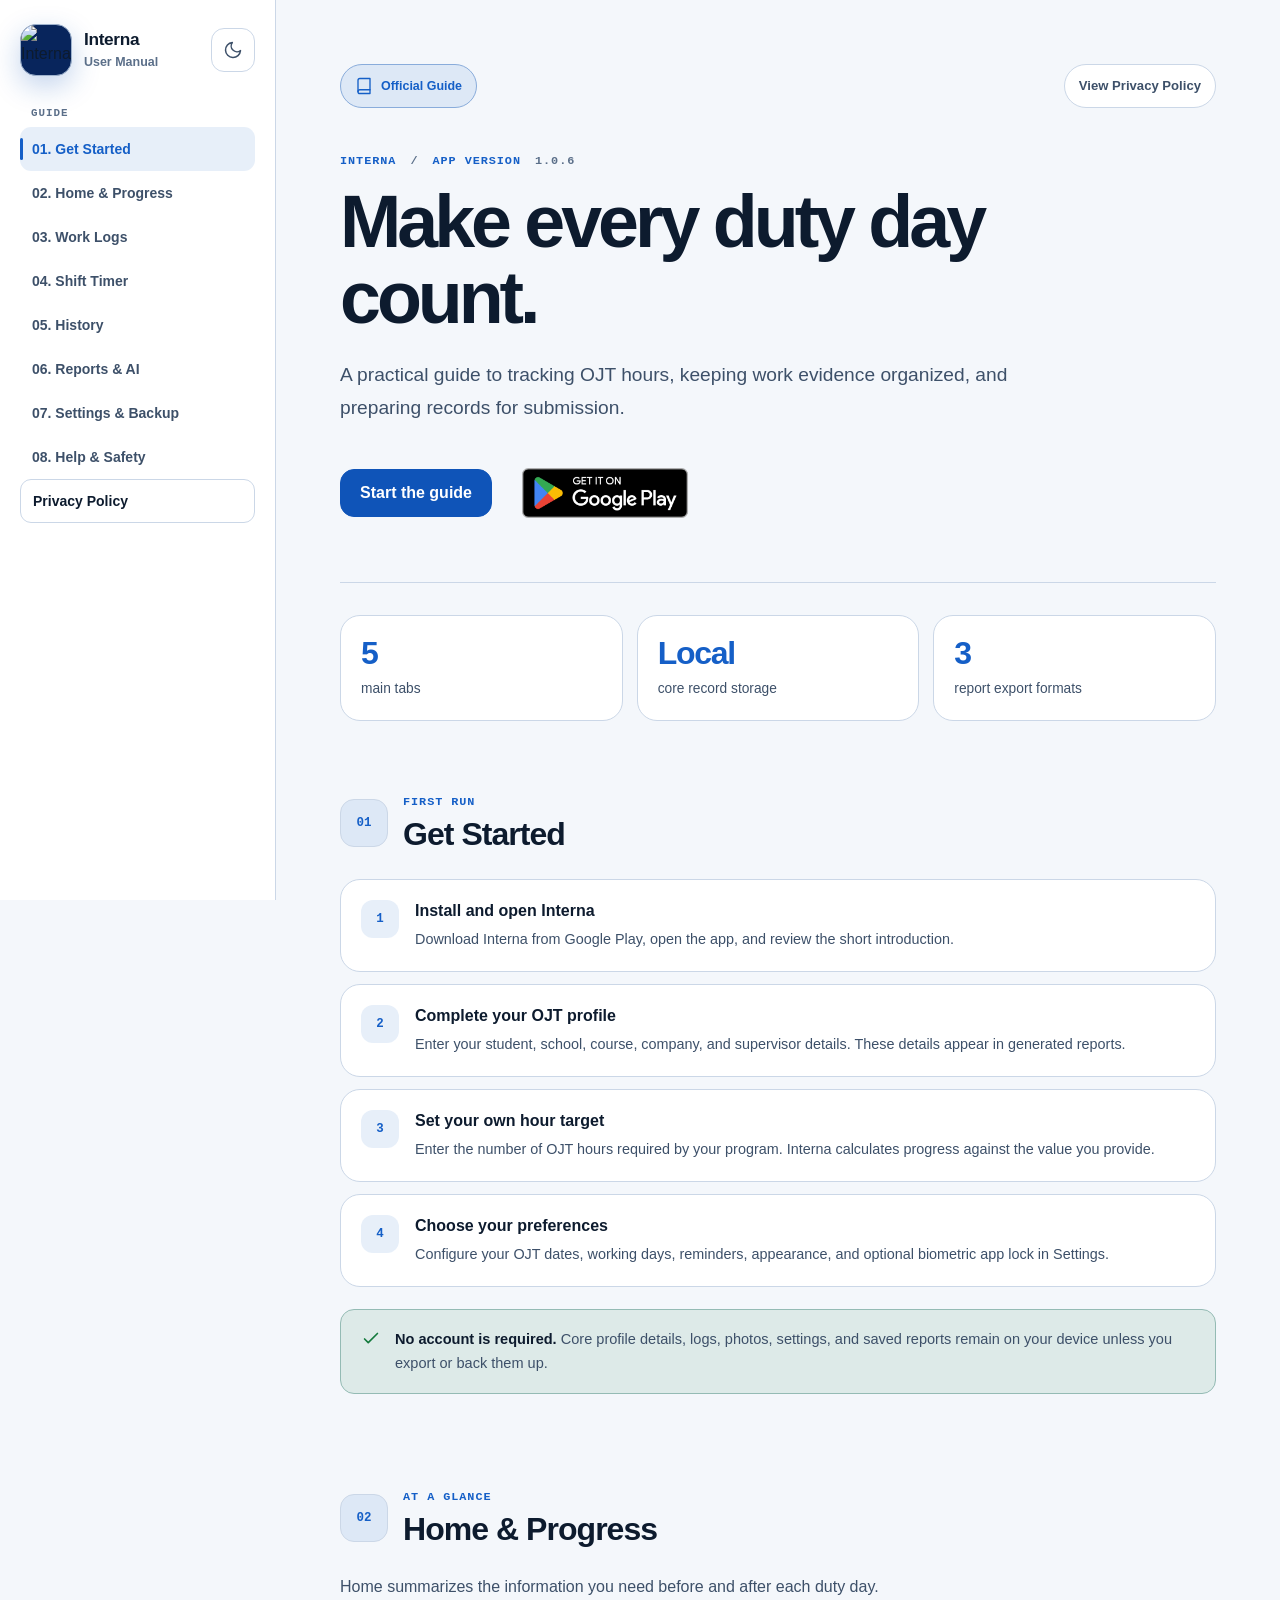
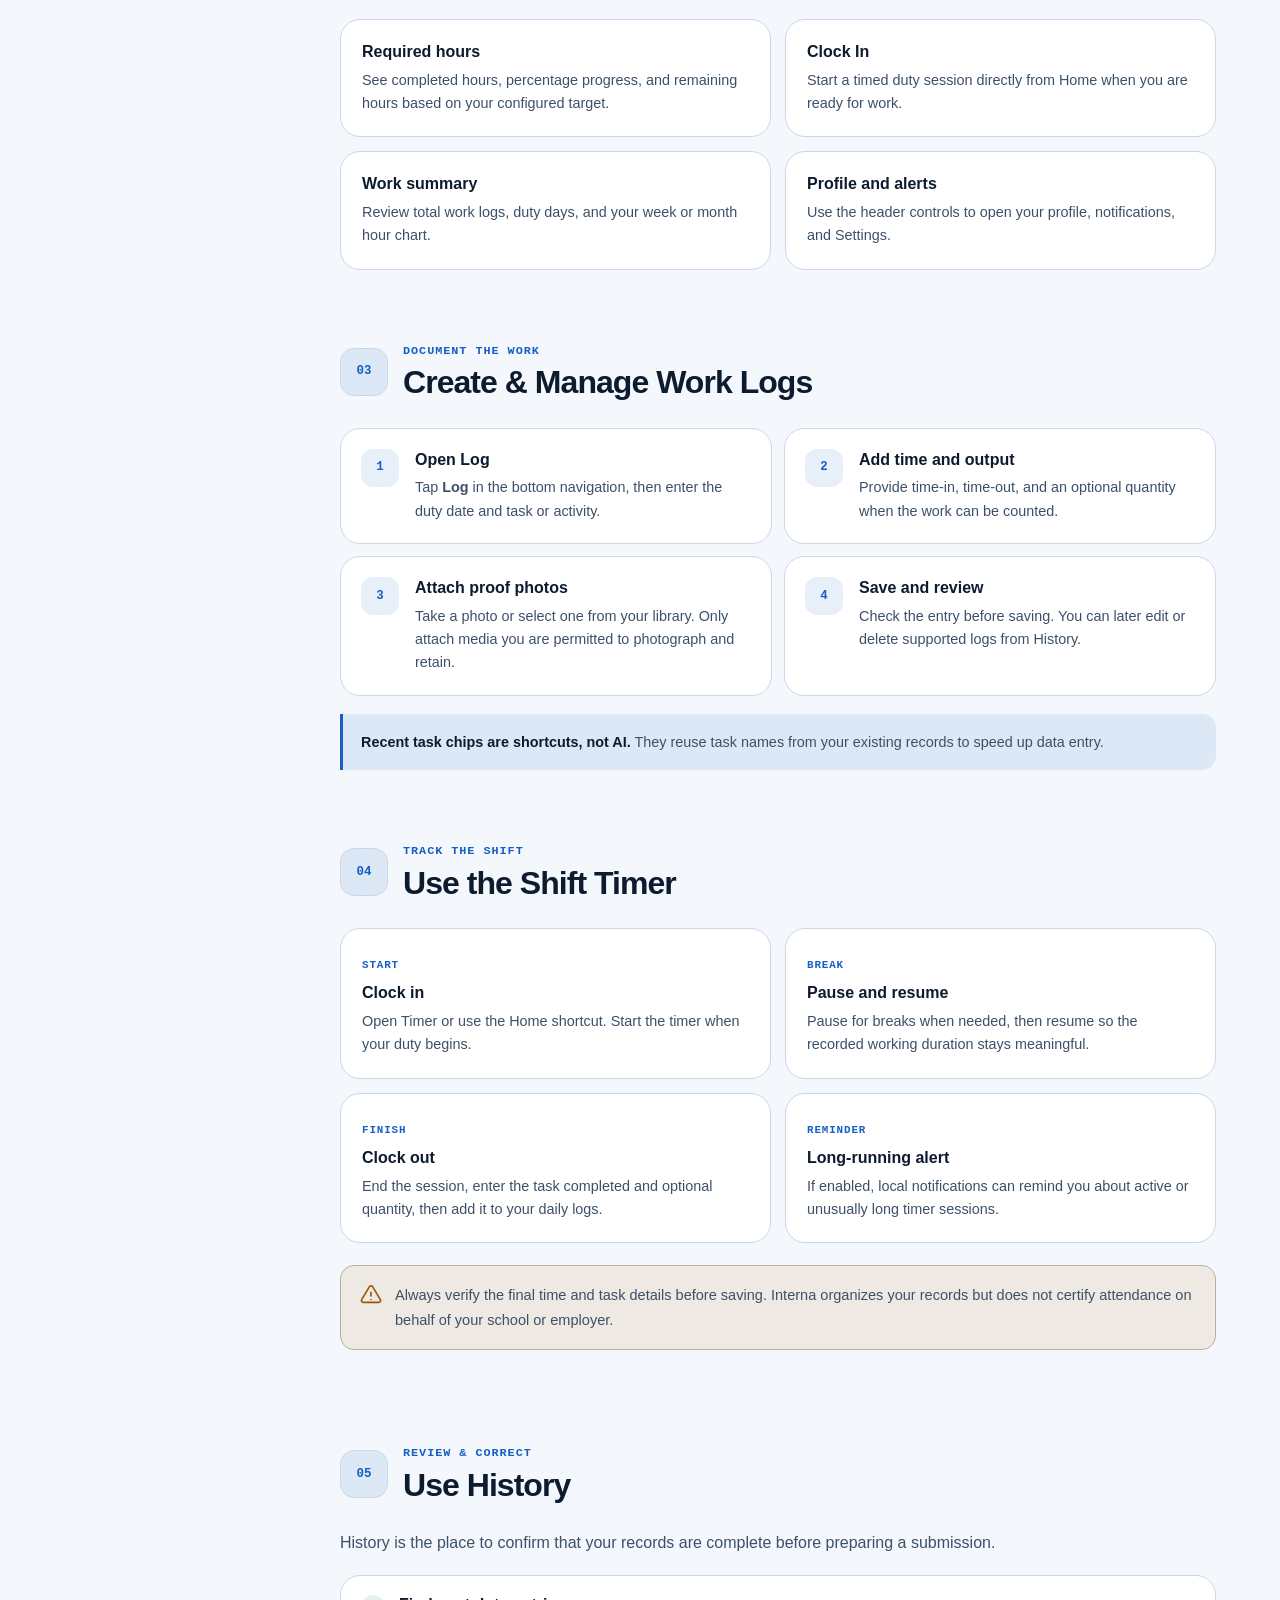
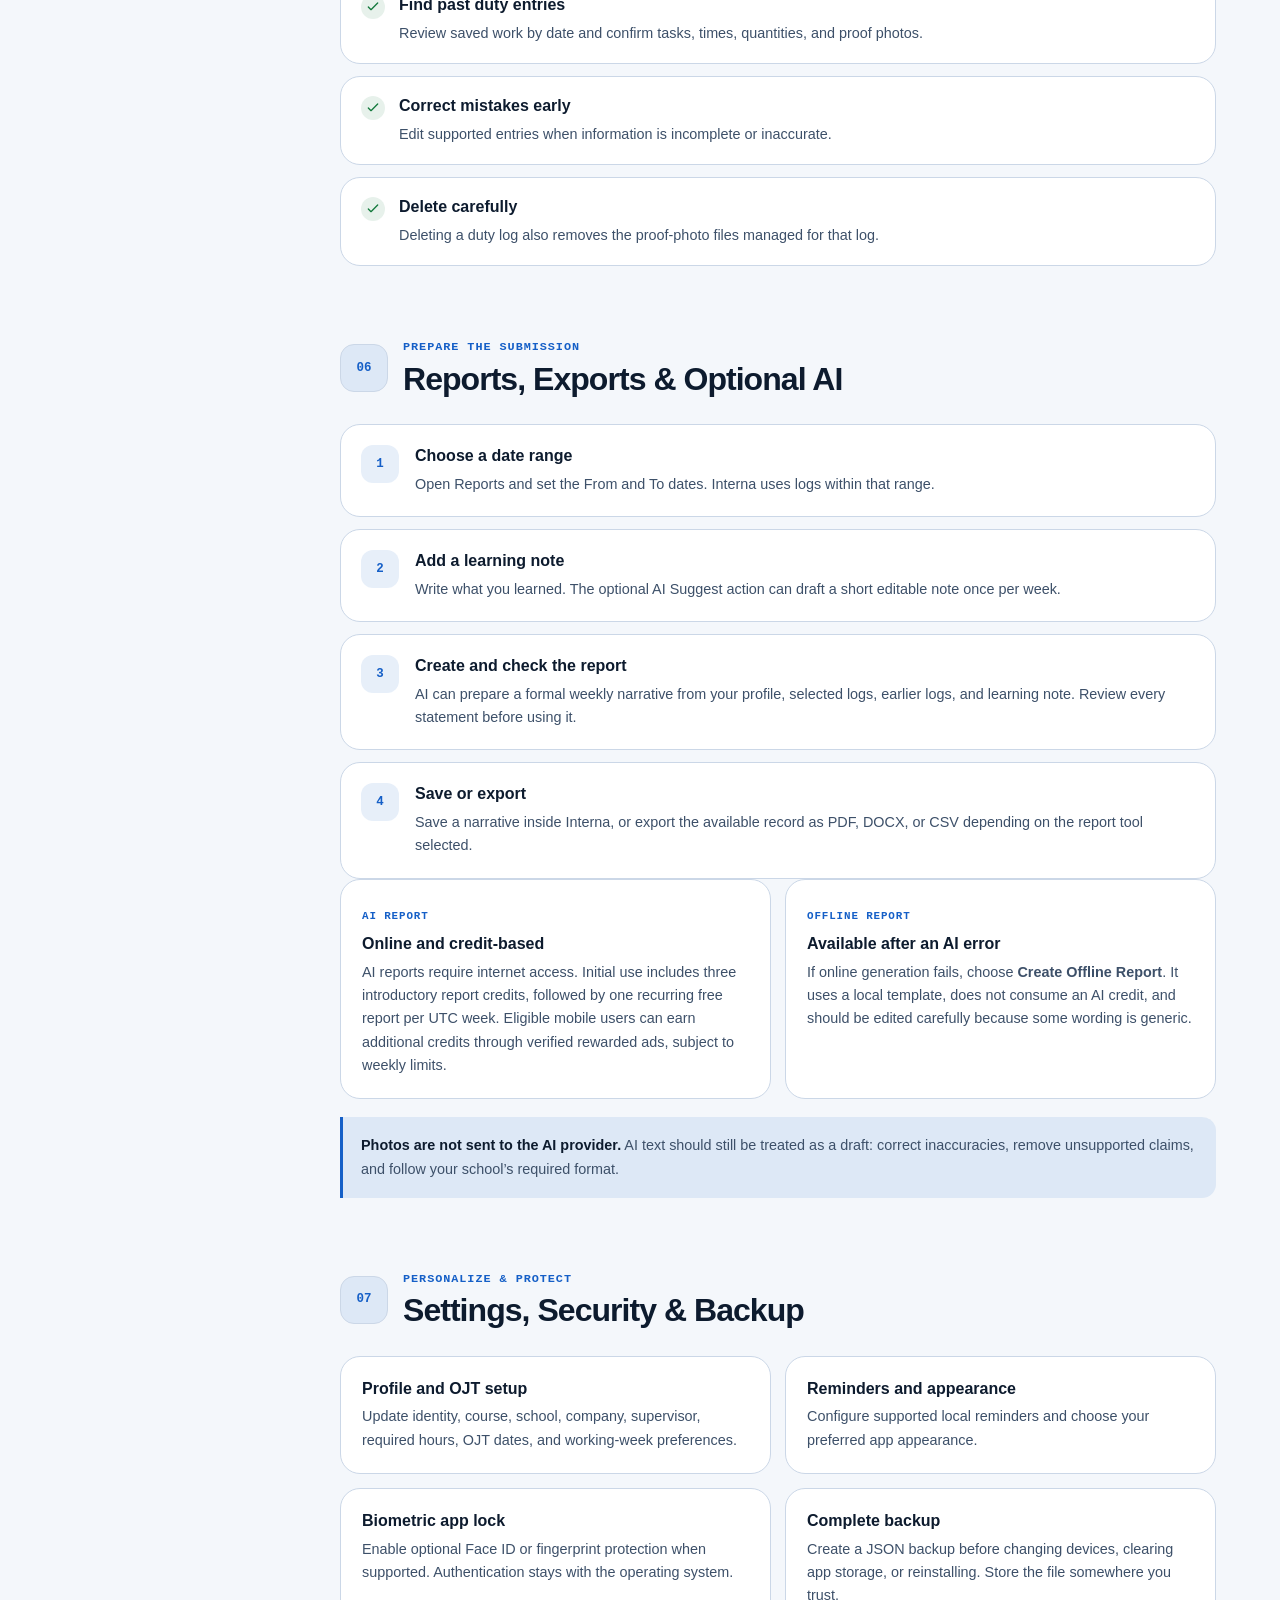
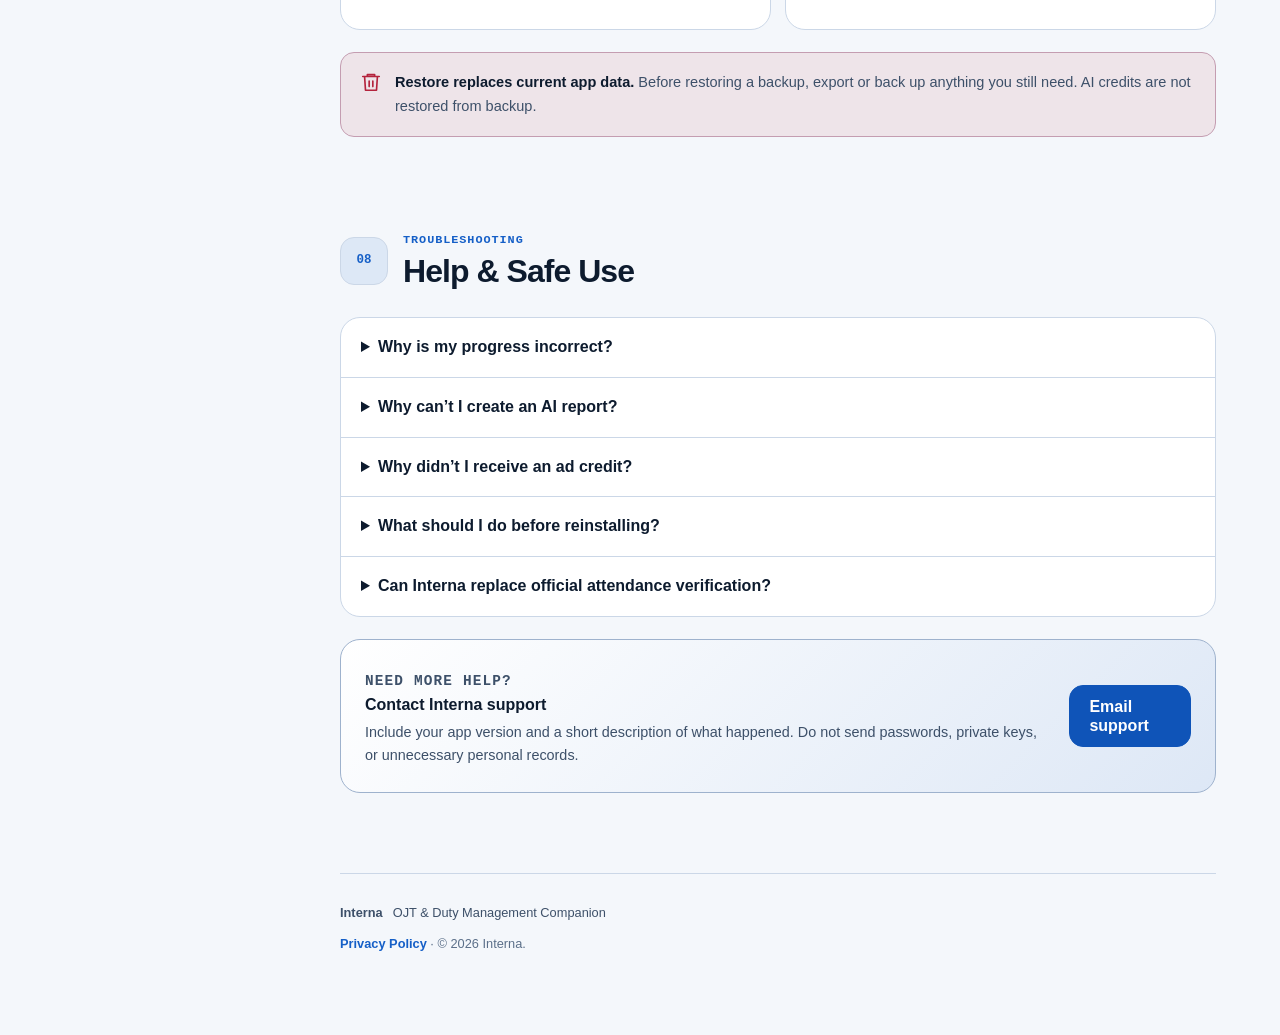
==== manual.html @ 7e6fd97d "Add Interna user manual" ====
<!DOCTYPE html>
<html lang="en" data-theme="dark">

<head>
  <meta charset="UTF-8">
  <meta name="viewport" content="width=device-width, initial-scale=1.0">
  <meta name="theme-color" content="#07101f">
  <title>Interna — User Manual</title>
  <meta name="description" content="Official user manual for Interna, covering setup, shift tracking, work logs, reports, backups, security, and troubleshooting.">
  <link rel="canonical" href="https://devdahon.github.io/interna-privacy/manual.html">
  <meta property="og:type" content="website">
  <meta property="og:title" content="Interna — User Manual">
  <meta property="og:description" content="Learn how to record OJT hours, organize duty logs, attach proof photos, and prepare reports with Interna.">
  <meta property="og:url" content="https://devdahon.github.io/interna-privacy/manual.html">
  <meta property="og:image" content="https://devdahon.github.io/interna-privacy/image.png">
  <meta name="twitter:card" content="summary_large_image">
  <link rel="icon" type="image/png" href="./image.png">
  <link rel="stylesheet" href="./styles.css">
  <script type="application/ld+json">
    {
      "@context": "https://schema.org",
      "@type": "TechArticle",
      "name": "Interna User Manual",
      "url": "https://devdahon.github.io/interna-privacy/manual.html",
      "description": "Official instructions for using the Interna OJT duty management app.",
      "dateModified": "2026-08-31",
      "about": {
        "@type": "SoftwareApplication",
        "name": "Interna",
        "softwareVersion": "1.0.6",
        "applicationCategory": "ProductivityApplication"
      }
    }
  </script>
  <script src="./script.js" defer></script>
</head>

<body class="manual-page">
  <a class="skip-link" href="#main-content">Skip to user manual</a>

  <div class="app-shell">
    <aside class="sidebar" aria-label="User manual navigation">
      <div class="sidebar-top">
        <a href="./manual.html" class="brand-wrapper" aria-label="Interna user manual home">
          <span class="brand-logo-frame">
            <img src="./image.png" alt="Interna logo" class="brand-logo" width="48" height="48">
          </span>
          <span class="brand-details">
            <span class="brand-name">Interna</span>
            <span class="brand-sub">User Manual</span>
          </span>
        </a>

        <div class="sidebar-actions">
          <button type="button" class="icon-button theme-toggle" id="theme-toggle" aria-label="Switch theme" title="Switch theme">
            <svg class="theme-icon theme-icon-sun" viewBox="0 0 24 24" aria-hidden="true">
              <circle cx="12" cy="12" r="4"></circle>
              <path d="M12 2v2M12 20v2M4.93 4.93l1.42 1.42M17.66 17.66l1.41 1.41M2 12h2M20 12h2M4.93 19.07l1.42-1.42M17.66 6.34l1.41-1.41"></path>
            </svg>
            <svg class="theme-icon theme-icon-moon" viewBox="0 0 24 24" aria-hidden="true">
              <path d="M21 12.79A9 9 0 1 1 11.21 3 7 7 0 0 0 21 12.79Z"></path>
            </svg>
          </button>
        </div>
      </div>

      <nav class="nav-menu" aria-label="Table of contents">
        <div class="nav-group">
          <p class="nav-section-title">Guide</p>
          <a href="#start" class="nav-link">01. Get Started</a>
          <a href="#home" class="nav-link">02. Home &amp; Progress</a>
          <a href="#logs" class="nav-link">03. Work Logs</a>
          <a href="#timer" class="nav-link">04. Shift Timer</a>
          <a href="#history" class="nav-link">05. History</a>
          <a href="#reports" class="nav-link">06. Reports &amp; AI</a>
          <a href="#settings" class="nav-link">07. Settings &amp; Backup</a>
          <a href="#help" class="nav-link">08. Help &amp; Safety</a>
          <a href="./index.html" class="nav-link nav-link-page">Privacy Policy</a>
        </div>
      </nav>
    </aside>

    <main class="content-area" id="main-content" tabindex="-1">
      <header class="page-header manual-hero" id="top">
        <div class="page-header-top">
          <span class="policy-badge manual-badge">
            <svg viewBox="0 0 24 24" aria-hidden="true"><path d="M4 19.5A2.5 2.5 0 0 1 6.5 17H20"></path><path d="M6.5 2H20v20H6.5A2.5 2.5 0 0 1 4 19.5v-15A2.5 2.5 0 0 1 6.5 2Z"></path></svg>
            Official Guide
          </span>
          <a class="header-page-link" href="./index.html">View Privacy Policy</a>
        </div>

        <p class="eyebrow">Interna <span aria-hidden="true">/</span> App version <span data-app-version>1.0.6</span></p>
        <h1>Make every duty day count.</h1>
        <p class="page-description">A practical guide to tracking OJT hours, keeping work evidence organized, and preparing records for submission.</p>

        <div class="manual-actions">
          <a class="manual-primary-action" href="#start">Start the guide</a>
          <a class="google-play-badge-link" href="https://play.google.com/store/apps/details?id=com.rodagregado.interna" target="_blank" rel="noopener noreferrer" aria-label="Get Interna on Google Play (opens in a new tab)">
            <img src="./google-play-badge.png" alt="Get it on Google Play" width="646" height="250">
          </a>
        </div>
      </header>

      <section class="manual-overview" aria-label="What this guide covers">
        <article><span>5</span><p>main tabs</p></article>
        <article><span>Local</span><p>core record storage</p></article>
        <article><span>3</span><p>report export formats</p></article>
      </section>

      <section id="start" class="doc-section" aria-labelledby="start-title">
        <div class="section-heading">
          <span class="section-num">01</span>
          <div><p class="section-kicker">First Run</p><h2 id="start-title">Get Started</h2></div>
        </div>
        <ol class="manual-steps">
          <li><span>1</span><div><h3>Install and open Interna</h3><p>Download Interna from Google Play, open the app, and review the short introduction.</p></div></li>
          <li><span>2</span><div><h3>Complete your OJT profile</h3><p>Enter your student, school, course, company, and supervisor details. These details appear in generated reports.</p></div></li>
          <li><span>3</span><div><h3>Set your own hour target</h3><p>Enter the number of OJT hours required by your program. Interna calculates progress against the value you provide.</p></div></li>
          <li><span>4</span><div><h3>Choose your preferences</h3><p>Configure your OJT dates, working days, reminders, appearance, and optional biometric app lock in Settings.</p></div></li>
        </ol>
        <div class="callout callout-success">
          <svg viewBox="0 0 24 24" aria-hidden="true"><path d="m5 12 4 4L19 6"></path></svg>
          <p><strong>No account is required.</strong> Core profile details, logs, photos, settings, and saved reports remain on your device unless you export or back them up.</p>
        </div>
      </section>

      <section id="home" class="doc-section" aria-labelledby="home-title">
        <div class="section-heading">
          <span class="section-num">02</span>
          <div><p class="section-kicker">At a Glance</p><h2 id="home-title">Home &amp; Progress</h2></div>
        </div>
        <p>Home summarizes the information you need before and after each duty day.</p>
        <div class="manual-card-grid">
          <article><h3>Required hours</h3><p>See completed hours, percentage progress, and remaining hours based on your configured target.</p></article>
          <article><h3>Clock In</h3><p>Start a timed duty session directly from Home when you are ready for work.</p></article>
          <article><h3>Work summary</h3><p>Review total work logs, duty days, and your week or month hour chart.</p></article>
          <article><h3>Profile and alerts</h3><p>Use the header controls to open your profile, notifications, and Settings.</p></article>
        </div>
      </section>

      <section id="logs" class="doc-section" aria-labelledby="logs-title">
        <div class="section-heading">
          <span class="section-num">03</span>
          <div><p class="section-kicker">Document the Work</p><h2 id="logs-title">Create &amp; Manage Work Logs</h2></div>
        </div>
        <ol class="manual-steps manual-steps-compact">
          <li><span>1</span><div><h3>Open Log</h3><p>Tap <strong>Log</strong> in the bottom navigation, then enter the duty date and task or activity.</p></div></li>
          <li><span>2</span><div><h3>Add time and output</h3><p>Provide time-in, time-out, and an optional quantity when the work can be counted.</p></div></li>
          <li><span>3</span><div><h3>Attach proof photos</h3><p>Take a photo or select one from your library. Only attach media you are permitted to photograph and retain.</p></div></li>
          <li><span>4</span><div><h3>Save and review</h3><p>Check the entry before saving. You can later edit or delete supported logs from History.</p></div></li>
        </ol>
        <div class="plain-note"><strong>Recent task chips are shortcuts, not AI.</strong> They reuse task names from your existing records to speed up data entry.</div>
      </section>

      <section id="timer" class="doc-section" aria-labelledby="timer-title">
        <div class="section-heading">
          <span class="section-num">04</span>
          <div><p class="section-kicker">Track the Shift</p><h2 id="timer-title">Use the Shift Timer</h2></div>
        </div>
        <div class="manual-card-grid">
          <article><span class="manual-card-label">Start</span><h3>Clock in</h3><p>Open Timer or use the Home shortcut. Start the timer when your duty begins.</p></article>
          <article><span class="manual-card-label">Break</span><h3>Pause and resume</h3><p>Pause for breaks when needed, then resume so the recorded working duration stays meaningful.</p></article>
          <article><span class="manual-card-label">Finish</span><h3>Clock out</h3><p>End the session, enter the task completed and optional quantity, then add it to your daily logs.</p></article>
          <article><span class="manual-card-label">Reminder</span><h3>Long-running alert</h3><p>If enabled, local notifications can remind you about active or unusually long timer sessions.</p></article>
        </div>
        <div class="callout callout-warning">
          <svg viewBox="0 0 24 24" aria-hidden="true"><path d="M12 9v4M12 17h.01"></path><path d="M10.3 2.9 1.8 17a2 2 0 0 0 1.7 3h17a2 2 0 0 0 1.7-3L13.7 2.9a2 2 0 0 0-3.4 0Z"></path></svg>
          <p>Always verify the final time and task details before saving. Interna organizes your records but does not certify attendance on behalf of your school or employer.</p>
        </div>
      </section>

      <section id="history" class="doc-section" aria-labelledby="history-title">
        <div class="section-heading">
          <span class="section-num">05</span>
          <div><p class="section-kicker">Review &amp; Correct</p><h2 id="history-title">Use History</h2></div>
        </div>
        <p>History is the place to confirm that your records are complete before preparing a submission.</p>
        <div class="manual-checklist">
          <article><svg viewBox="0 0 24 24" aria-hidden="true"><path d="m5 12 4 4L19 6"></path></svg><div><h3>Find past duty entries</h3><p>Review saved work by date and confirm tasks, times, quantities, and proof photos.</p></div></article>
          <article><svg viewBox="0 0 24 24" aria-hidden="true"><path d="m5 12 4 4L19 6"></path></svg><div><h3>Correct mistakes early</h3><p>Edit supported entries when information is incomplete or inaccurate.</p></div></article>
          <article><svg viewBox="0 0 24 24" aria-hidden="true"><path d="m5 12 4 4L19 6"></path></svg><div><h3>Delete carefully</h3><p>Deleting a duty log also removes the proof-photo files managed for that log.</p></div></article>
        </div>
      </section>

      <section id="reports" class="doc-section" aria-labelledby="reports-title">
        <div class="section-heading">
          <span class="section-num">06</span>
          <div><p class="section-kicker">Prepare the Submission</p><h2 id="reports-title">Reports, Exports &amp; Optional AI</h2></div>
        </div>
        <ol class="manual-steps">
          <li><span>1</span><div><h3>Choose a date range</h3><p>Open Reports and set the From and To dates. Interna uses logs within that range.</p></div></li>
          <li><span>2</span><div><h3>Add a learning note</h3><p>Write what you learned. The optional AI Suggest action can draft a short editable note once per week.</p></div></li>
          <li><span>3</span><div><h3>Create and check the report</h3><p>AI can prepare a formal weekly narrative from your profile, selected logs, earlier logs, and learning note. Review every statement before using it.</p></div></li>
          <li><span>4</span><div><h3>Save or export</h3><p>Save a narrative inside Interna, or export the available record as PDF, DOCX, or CSV depending on the report tool selected.</p></div></li>
        </ol>

        <div class="manual-split">
          <article>
            <span class="manual-card-label">AI report</span>
            <h3>Online and credit-based</h3>
            <p>AI reports require internet access. Initial use includes three introductory report credits, followed by one recurring free report per UTC week. Eligible mobile users can earn additional credits through verified rewarded ads, subject to weekly limits.</p>
          </article>
          <article>
            <span class="manual-card-label">Offline report</span>
            <h3>Available after an AI error</h3>
            <p>If online generation fails, choose <strong>Create Offline Report</strong>. It uses a local template, does not consume an AI credit, and should be edited carefully because some wording is generic.</p>
          </article>
        </div>
        <div class="plain-note"><strong>Photos are not sent to the AI provider.</strong> AI text should still be treated as a draft: correct inaccuracies, remove unsupported claims, and follow your school’s required format.</div>
      </section>

      <section id="settings" class="doc-section" aria-labelledby="settings-title">
        <div class="section-heading">
          <span class="section-num">07</span>
          <div><p class="section-kicker">Personalize &amp; Protect</p><h2 id="settings-title">Settings, Security &amp; Backup</h2></div>
        </div>
        <div class="manual-card-grid">
          <article><h3>Profile and OJT setup</h3><p>Update identity, course, school, company, supervisor, required hours, OJT dates, and working-week preferences.</p></article>
          <article><h3>Reminders and appearance</h3><p>Configure supported local reminders and choose your preferred app appearance.</p></article>
          <article><h3>Biometric app lock</h3><p>Enable optional Face ID or fingerprint protection when supported. Authentication stays with the operating system.</p></article>
          <article><h3>Complete backup</h3><p>Create a JSON backup before changing devices, clearing app storage, or reinstalling. Store the file somewhere you trust.</p></article>
        </div>

        <div class="callout callout-danger">
          <svg viewBox="0 0 24 24" aria-hidden="true"><path d="M3 6h18M8 6V4h8v2M19 6l-1 15H6L5 6M10 11v6M14 11v6"></path></svg>
          <p><strong>Restore replaces current app data.</strong> Before restoring a backup, export or back up anything you still need. AI credits are not restored from backup.</p>
        </div>
      </section>

      <section id="help" class="doc-section" aria-labelledby="help-title">
        <div class="section-heading">
          <span class="section-num">08</span>
          <div><p class="section-kicker">Troubleshooting</p><h2 id="help-title">Help &amp; Safe Use</h2></div>
        </div>
        <div class="manual-faq">
          <details><summary>Why is my progress incorrect?</summary><p>Check your required-hour target, then review saved logs for incorrect time-in, time-out, quantity, or duplicate entries.</p></details>
          <details><summary>Why can’t I create an AI report?</summary><p>Confirm that the device is online, the selected range contains logs, and a report credit is available. If the service fails, use the offered offline report and review its text.</p></details>
          <details><summary>Why didn’t I receive an ad credit?</summary><p>The rewarded ad must finish and pass server verification. Credits may remain pending briefly, and weekly reward limits apply.</p></details>
          <details><summary>What should I do before reinstalling?</summary><p>Create a complete JSON backup and store it outside the app. Uninstalling or clearing app storage can remove local records and managed photo files.</p></details>
          <details><summary>Can Interna replace official attendance verification?</summary><p>No. Interna helps you organize records. Follow your school, coordinator, and host company’s rules for signatures, validation, and submission.</p></details>
        </div>

        <div class="manual-support-card">
          <div>
            <p class="contact-label">Need more help?</p>
            <h3>Contact Interna support</h3>
            <p>Include your app version and a short description of what happened. Do not send passwords, private keys, or unnecessary personal records.</p>
          </div>
          <a class="manual-primary-action" data-contact-link href="mailto:devdahon@northeasterncollege.edu.ph">Email support</a>
        </div>
      </section>

      <footer class="page-footer">
        <div><strong>Interna</strong><span>OJT &amp; Duty Management Companion</span></div>
        <p><a href="./index.html">Privacy Policy</a> · &copy; <span data-current-year>2026</span> Interna.</p>
      </footer>
    </main>
  </div>
</body>

</html>
---- styles.css ----
:root {
  color-scheme: dark;
  --bg: #07101f;
  --bg-elevated: #0b1729;
  --surface: #101e33;
  --surface-soft: #13243d;
  --surface-hover: #182b47;
  --border: #2b405e;
  --border-strong: #3b5b83;
  --text: #f5f8fc;
  --text-secondary: #bdc9da;
  --text-muted: #92a3ba;
  --primary: #68a1ff;
  --primary-strong: #2f7df4;
  --primary-soft: rgba(83, 145, 255, 0.15);
  --cyan: #38c7f4;
  --success: #4ade80;
  --success-soft: rgba(74, 222, 128, 0.12);
  --warning: #fbbf24;
  --warning-soft: rgba(251, 191, 36, 0.12);
  --danger: #fb7185;
  --danger-soft: rgba(251, 113, 133, 0.12);
  --shadow: 0 24px 70px rgba(0, 0, 0, 0.28);
  --font: Inter, ui-sans-serif, -apple-system, BlinkMacSystemFont, "Segoe UI", sans-serif;
  --font-mono: "SFMono-Regular", Consolas, "Liberation Mono", monospace;
  --radius-sm: 8px;
  --radius-md: 14px;
  --radius-lg: 20px;
  --radius-xl: 28px;
}

html[data-theme="light"] {
  color-scheme: light;
  --bg: #f4f7fb;
  --bg-elevated: #ffffff;
  --surface: #ffffff;
  --surface-soft: #edf3fb;
  --surface-hover: #e6eef9;
  --border: #cbd7e7;
  --border-strong: #9eb2cd;
  --text: #0d1b2e;
  --text-secondary: #3d5069;
  --text-muted: #5b6f89;
  --primary: #155fc7;
  --primary-strong: #0f54b8;
  --primary-soft: rgba(21, 95, 199, 0.1);
  --cyan: #087aa4;
  --success: #147a3d;
  --success-soft: rgba(20, 122, 61, 0.1);
  --warning: #9a5800;
  --warning-soft: rgba(183, 106, 0, 0.1);
  --danger: #b4233d;
  --danger-soft: rgba(180, 35, 61, 0.09);
  --shadow: 0 24px 70px rgba(35, 63, 98, 0.12);
}

* {
  box-sizing: border-box;
}

html {
  scroll-behavior: smooth;
  scroll-padding-top: 24px;
}

body {
  margin: 0;
  min-width: 320px;
  background:
    radial-gradient(circle at 78% -10%, rgba(47, 125, 244, 0.14), transparent 34rem),
    var(--bg);
  color: var(--text);
  font-family: var(--font);
  font-size: 16px;
  line-height: 1.68;
  -webkit-font-smoothing: antialiased;
  text-rendering: optimizeLegibility;
}

button,
a {
  -webkit-tap-highlight-color: transparent;
}

button {
  font: inherit;
}

a {
  color: var(--primary);
}

a:focus-visible,
button:focus-visible,
[tabindex="-1"]:focus-visible {
  outline: 3px solid var(--cyan);
  outline-offset: 3px;
}

.skip-link {
  position: fixed;
  top: 12px;
  left: 12px;
  z-index: 1000;
  padding: 12px 16px;
  border-radius: var(--radius-sm);
  background: var(--text);
  color: var(--bg);
  font-weight: 750;
  text-decoration: none;
  transform: translateY(-160%);
}

.skip-link:focus {
  transform: translateY(0);
}

.app-shell {
  display: flex;
  min-height: 100dvh;
}

.sidebar {
  position: sticky;
  top: 0;
  width: 276px;
  height: 100dvh;
  flex: 0 0 276px;
  overflow-y: auto;
  padding: 24px 20px;
  border-right: 1px solid var(--border);
  background: color-mix(in srgb, var(--bg-elevated) 94%, transparent);
  backdrop-filter: blur(16px);
  z-index: 20;
}

.sidebar-top,
.brand-wrapper,
.sidebar-actions,
.status-card,
.page-header-top,
.policy-badge,
.section-heading,
.summary-card,
.flow-step,
.callout,
.contact-card,
.copy-button,
.provider-links,
.meta-bar {
  display: flex;
  align-items: center;
}

.sidebar-top {
  justify-content: space-between;
  gap: 12px;
}

.brand-wrapper {
  min-height: 52px;
  gap: 12px;
  color: inherit;
  text-decoration: none;
}

.brand-logo-frame {
  width: 52px;
  height: 52px;
  overflow: hidden;
  flex: 0 0 auto;
  border: 1px solid var(--border-strong);
  border-radius: 16px;
  background: #08255c;
  box-shadow: 0 10px 28px rgba(15, 84, 184, 0.25);
}

.brand-logo {
  display: block;
  width: 100%;
  height: 100%;
  object-fit: cover;
}

.brand-details {
  display: grid;
  line-height: 1.25;
}

.brand-name {
  font-size: 1.08rem;
  font-weight: 800;
  letter-spacing: -0.02em;
}

.brand-sub {
  margin-top: 4px;
  color: var(--text-muted);
  font-size: 0.78rem;
  font-weight: 650;
}

.icon-button {
  display: inline-grid;
  width: 44px;
  height: 44px;
  padding: 0;
  place-items: center;
  border: 1px solid var(--border);
  border-radius: 13px;
  background: var(--surface);
  color: var(--text-secondary);
  cursor: pointer;
  transition: background-color 180ms ease, border-color 180ms ease, color 180ms ease;
}

.icon-button:hover {
  border-color: var(--border-strong);
  background: var(--surface-hover);
  color: var(--text);
}

.theme-icon {
  width: 20px;
  height: 20px;
  fill: none;
  stroke: currentColor;
  stroke-width: 1.8;
  stroke-linecap: round;
  stroke-linejoin: round;
}

html[data-theme="dark"] .theme-icon-moon,
html[data-theme="light"] .theme-icon-sun {
  display: none;
}

.status-card {
  gap: 10px;
  margin: 24px 0;
  padding: 12px 14px;
  border: 1px solid color-mix(in srgb, var(--success) 30%, var(--border));
  border-radius: var(--radius-md);
  background: var(--success-soft);
}

.status-card span:last-child {
  display: grid;
}

.status-card strong {
  font-size: 0.78rem;
  font-weight: 750;
}

.status-card small {
  margin-top: 1px;
  color: var(--text-muted);
  font-size: 0.7rem;
}

.status-dot {
  width: 9px;
  height: 9px;
  flex: 0 0 auto;
  border-radius: 50%;
  background: var(--success);
  box-shadow: 0 0 0 5px color-mix(in srgb, var(--success) 13%, transparent);
}

.nav-menu {
  display: grid;
  gap: 22px;
  margin-top: 28px;
}

.nav-section-title {
  margin: 0 0 5px 11px;
  color: var(--text-muted);
  font-family: var(--font-mono);
  font-size: 0.68rem;
  font-weight: 700;
  letter-spacing: 0.09em;
  text-transform: uppercase;
}

.nav-link {
  position: relative;
  display: flex;
  min-height: 44px;
  align-items: center;
  padding: 9px 12px;
  border-radius: 11px;
  color: var(--text-secondary);
  font-size: 0.875rem;
  font-weight: 600;
  text-decoration: none;
  transition: background-color 160ms ease, color 160ms ease;
}

.nav-link:hover {
  background: var(--surface-soft);
  color: var(--text);
}

.nav-link.is-active {
  background: var(--primary-soft);
  color: var(--primary);
}

.nav-link.is-active::before {
  position: absolute;
  left: 0;
  width: 3px;
  height: 22px;
  border-radius: 4px;
  background: var(--primary);
  content: "";
}

.nav-link-page {
  margin-bottom: 8px;
  border: 1px solid var(--border);
  background: var(--surface);
  color: var(--text);
}

.content-area {
  width: auto;
  max-width: 1600px;
  min-width: 0;
  flex: 1 1 auto;
  margin: 0 auto;
  padding: 64px clamp(32px, 5vw, 76px) 80px;
}

.page-header {
  scroll-margin-top: 24px;
  padding-bottom: 52px;
  border-bottom: 1px solid var(--border);
}

.page-header-top {
  justify-content: space-between;
  gap: 16px;
}

.policy-badge {
  min-height: 44px;
  gap: 8px;
  border-radius: 999px;
  font-size: 0.78rem;
  font-weight: 750;
}

.policy-badge {
  padding: 8px 14px;
  border: 1px solid color-mix(in srgb, var(--success) 30%, var(--border));
  background: var(--success-soft);
  color: var(--success);
}

.policy-badge svg,
.card-icon svg,
.callout svg,
.copy-button svg {
  width: 18px;
  height: 18px;
  flex: 0 0 auto;
  fill: none;
  stroke: currentColor;
  stroke-width: 1.8;
  stroke-linecap: round;
  stroke-linejoin: round;
}

.eyebrow,
.section-kicker,
.network-label,
.contact-label {
  color: var(--primary);
  font-family: var(--font-mono);
  font-size: 0.74rem;
  font-weight: 750;
  letter-spacing: 0.08em;
  text-transform: uppercase;
}

.eyebrow {
  margin: 44px 0 12px;
}

.eyebrow span {
  padding: 0 6px;
  color: var(--text-muted);
}

h1,
h2,
h3,
p {
  overflow-wrap: anywhere;
}

h1 {
  max-width: 760px;
  margin: 0;
  font-size: clamp(2.4rem, 6vw, 4.6rem);
  line-height: 1.04;
  letter-spacing: -0.055em;
}

.page-description {
  max-width: 720px;
  margin: 22px 0 0;
  color: var(--text-secondary);
  font-size: clamp(1.05rem, 2vw, 1.2rem);
  line-height: 1.7;
}

.meta-bar {
  flex-wrap: wrap;
  gap: 10px;
  margin-top: 32px;
}

.meta-bar > span {
  display: grid;
  min-width: 150px;
  padding: 12px 15px;
  border: 1px solid var(--border);
  border-radius: var(--radius-md);
  background: var(--surface);
}

.meta-bar small {
  color: var(--text-muted);
  font-size: 0.7rem;
  font-weight: 700;
  letter-spacing: 0.06em;
  text-transform: uppercase;
}

.header-page-link {
  min-height: 44px;
  display: inline-flex;
  align-items: center;
  padding: 9px 14px;
  border: 1px solid var(--border);
  border-radius: 999px;
  background: var(--surface);
  color: var(--text-secondary);
  font-size: 0.82rem;
  font-weight: 750;
  text-decoration: none;
  touch-action: manipulation;
}

.header-page-link:hover {
  border-color: var(--border-strong);
  color: var(--text);
}

.manual-badge {
  border-color: color-mix(in srgb, var(--primary) 36%, var(--border));
  background: var(--primary-soft);
  color: var(--primary);
}

.manual-actions {
  display: flex;
  align-items: center;
  flex-wrap: wrap;
  gap: 18px;
  margin-top: 32px;
}

.manual-primary-action {
  min-height: 48px;
  display: inline-flex;
  align-items: center;
  justify-content: center;
  padding: 11px 19px;
  border: 1px solid var(--primary-strong);
  border-radius: var(--radius-md);
  background: var(--primary-strong);
  color: #ffffff;
  font-weight: 780;
  line-height: 1.2;
  text-decoration: none;
  touch-action: manipulation;
  transition: filter 180ms ease, transform 180ms ease;
}

.manual-primary-action:hover {
  color: #ffffff;
  filter: brightness(1.08);
  transform: translateY(-1px);
}

.manual-overview {
  display: grid;
  grid-template-columns: repeat(3, minmax(0, 1fr));
  gap: 14px;
  margin-top: 32px;
}

.manual-overview article {
  padding: 20px;
  border: 1px solid var(--border);
  border-radius: var(--radius-lg);
  background: var(--surface);
}

.manual-overview span {
  display: block;
  color: var(--primary);
  font-size: clamp(1.45rem, 3vw, 2rem);
  font-weight: 820;
  letter-spacing: -0.04em;
  line-height: 1.1;
}

.manual-overview p {
  margin: 6px 0 0;
  color: var(--text-secondary);
  font-size: 0.86rem;
}

.manual-steps {
  display: grid;
  gap: 12px;
  margin: 0;
  padding: 0;
  list-style: none;
  counter-reset: manual-step;
}

.manual-steps li {
  display: flex;
  align-items: flex-start;
  gap: 16px;
  padding: 20px;
  border: 1px solid var(--border);
  border-radius: var(--radius-lg);
  background: var(--surface);
}

.manual-steps li > span {
  width: 38px;
  height: 38px;
  display: inline-grid;
  flex: 0 0 auto;
  place-items: center;
  border-radius: 12px;
  background: var(--primary-soft);
  color: var(--primary);
  font-family: var(--font-mono);
  font-size: 0.78rem;
  font-weight: 800;
}

.manual-steps h3,
.manual-card-grid h3,
.manual-split h3,
.manual-checklist h3,
.manual-support-card h3 {
  margin: 0;
  font-size: 1rem;
  line-height: 1.35;
}

.manual-steps p,
.manual-card-grid p,
.manual-split p,
.manual-checklist p,
.manual-support-card p {
  margin: 6px 0 0;
  color: var(--text-secondary);
  font-size: 0.9rem;
  line-height: 1.62;
}

.manual-steps-compact {
  grid-template-columns: repeat(2, minmax(0, 1fr));
}

.manual-card-grid,
.manual-split {
  display: grid;
  grid-template-columns: repeat(2, minmax(0, 1fr));
  gap: 14px;
}

.manual-card-grid article,
.manual-split article {
  padding: 21px;
  border: 1px solid var(--border);
  border-radius: var(--radius-lg);
  background: var(--surface);
}

.manual-card-label {
  display: inline-block;
  margin-bottom: 8px;
  color: var(--primary);
  font-family: var(--font-mono);
  font-size: 0.68rem;
  font-weight: 800;
  letter-spacing: 0.08em;
  text-transform: uppercase;
}

.manual-checklist {
  display: grid;
  gap: 12px;
}

.manual-checklist article {
  display: flex;
  align-items: flex-start;
  gap: 14px;
  padding: 18px 20px;
  border: 1px solid var(--border);
  border-radius: var(--radius-lg);
  background: var(--surface);
}

.manual-checklist svg {
  width: 24px;
  height: 24px;
  flex: 0 0 auto;
  margin-top: 1px;
  padding: 4px;
  border-radius: 50%;
  background: var(--success-soft);
  color: var(--success);
  fill: none;
  stroke: currentColor;
  stroke-linecap: round;
  stroke-linejoin: round;
  stroke-width: 2;
}

.manual-faq {
  overflow: hidden;
  border: 1px solid var(--border);
  border-radius: var(--radius-lg);
  background: var(--surface);
}

.manual-faq details + details {
  border-top: 1px solid var(--border);
}

.manual-faq summary {
  min-height: 52px;
  padding: 16px 52px 16px 20px;
  color: var(--text);
  font-weight: 740;
  cursor: pointer;
  touch-action: manipulation;
}

.manual-faq details[open] summary {
  background: var(--surface-soft);
}

.manual-faq p {
  max-width: 80ch;
  margin: 0;
  padding: 0 20px 18px;
  color: var(--text-secondary);
  font-size: 0.9rem;
}

.manual-support-card {
  display: flex;
  align-items: center;
  justify-content: space-between;
  gap: 24px;
  margin-top: 22px;
  padding: 24px;
  border: 1px solid var(--border-strong);
  border-radius: var(--radius-lg);
  background: linear-gradient(135deg, var(--surface), var(--primary-soft));
}

.page-footer a {
  font-weight: 700;
  text-decoration: none;
}

.meta-bar strong {
  margin-top: 2px;
  color: var(--text);
  font-size: 0.89rem;
}

.app-showcase {
  --showcase-text: #f7fbff;
  --showcase-muted: #c8d9ef;
  --showcase-subtle: #9fb6d2;
  --showcase-card: rgba(6, 23, 52, 0.78);
  --showcase-card-border: rgba(151, 198, 255, 0.28);
  position: relative;
  display: grid;
  grid-template-columns: minmax(0, 0.9fr) minmax(440px, 1.1fr);
  gap: clamp(36px, 5vw, 72px);
  max-width: none;
  align-items: center;
  margin-top: 56px;
  padding: clamp(36px, 5vw, 64px);
  overflow: hidden;
  border: 1px solid rgba(104, 161, 255, 0.36);
  border-radius: 36px;
  background:
    radial-gradient(circle at 82% 36%, rgba(56, 199, 244, 0.19), transparent 25rem),
    linear-gradient(145deg, #06142d, #0a2857);
  box-shadow: 0 28px 70px rgba(3, 15, 34, 0.34);
  color: var(--showcase-text);
  isolation: isolate;
}

html[data-theme="light"] .app-showcase {
  --showcase-text: #0b1d35;
  --showcase-muted: #405975;
  --showcase-subtle: #607895;
  --showcase-card: rgba(255, 255, 255, 0.82);
  --showcase-card-border: rgba(91, 136, 193, 0.25);
  border-color: #c8d8ec;
  background:
    radial-gradient(circle at 82% 35%, rgba(50, 146, 255, 0.17), transparent 26rem),
    linear-gradient(145deg, #fbfdff, #e9f2ff);
  box-shadow: 0 28px 70px rgba(55, 88, 128, 0.18);
}

.showcase-copy {
  position: relative;
  z-index: 3;
}

.showcase-kicker {
  margin: 0 0 12px;
  color: var(--primary);
  font-family: var(--font-mono);
  font-size: 0.74rem;
  font-weight: 750;
  letter-spacing: 0.08em;
  text-transform: uppercase;
}

.showcase-copy h2 {
  max-width: 13ch;
  margin: 0;
  color: var(--showcase-text);
  font-size: clamp(2rem, 4vw, 3.4rem);
  line-height: 1.05;
  letter-spacing: -0.045em;
}

.showcase-copy > p:not(.showcase-kicker) {
  max-width: 52ch;
  margin: 20px 0 28px;
  color: var(--showcase-muted);
}

.google-play-badge-link {
  display: inline-block;
  width: 190px;
  min-height: 44px;
  line-height: 0;
  touch-action: manipulation;
}

.google-play-badge-link img {
  display: block;
  width: 100%;
  height: auto;
}

.showcase-visual {
  position: relative;
  min-height: 590px;
  perspective: 1300px;
  z-index: 2;
}

.showcase-halo {
  position: absolute;
  top: 50%;
  left: 50%;
  width: min(470px, 88%);
  aspect-ratio: 1;
  border: 1px solid color-mix(in srgb, var(--primary) 20%, transparent);
  border-radius: 46% 54% 55% 45% / 42% 44% 56% 58%;
  background: color-mix(in srgb, var(--primary) 7%, transparent);
  transform: translate(-50%, -50%) rotate(10deg);
}

.dashboard-phone {
  position: absolute;
  top: 50%;
  left: 50%;
  width: min(272px, 70vw);
  margin: 0;
  transform: translate(-48%, -54%) rotateY(-17deg) rotateX(3deg) rotateZ(2deg);
  transform-style: preserve-3d;
  animation: showcase-phone-float 5.5s ease-in-out infinite;
  z-index: 2;
}

.dashboard-phone::before,
.dashboard-phone::after {
  position: absolute;
  content: "";
  pointer-events: none;
}

.dashboard-phone::before {
  inset: 7px -14px -14px 9px;
  border: 1px solid rgba(8, 15, 27, 0.9);
  border-radius: 50px;
  background: linear-gradient(145deg, #34445c 0%, #111b2b 38%, #03070d 100%);
  box-shadow: 12px 18px 30px rgba(0, 0, 0, 0.3);
  transform: translateZ(-20px);
  z-index: -2;
}

.dashboard-phone::after {
  top: 54px;
  right: -13px;
  bottom: 52px;
  width: 17px;
  border-radius: 0 12px 12px 0;
  background: linear-gradient(90deg, #26364d, #07101d 72%);
  box-shadow: 6px 2px 14px rgba(0, 0, 0, 0.28);
  transform: translateZ(-8px);
  z-index: -1;
}

.dashboard-phone-frame {
  position: relative;
  overflow: visible;
  padding: 10px 9px 12px;
  border: 2px solid #1a2739;
  border-radius: 49px;
  background: linear-gradient(145deg, #2f4058 0%, #0a121e 22%, #02050a 78%, #27364b 100%);
  box-shadow:
    -32px 38px 68px rgba(0, 0, 0, 0.34),
    20px 14px 44px rgba(24, 135, 255, 0.24),
    inset 2px 1px 1px rgba(255, 255, 255, 0.32),
    inset -3px -2px 5px rgba(0, 0, 0, 0.7);
  transform-style: preserve-3d;
}

.dashboard-phone-frame::before {
  position: absolute;
  top: 7px;
  left: 50%;
  width: 56px;
  height: 5px;
  border-radius: 999px;
  background: #02050a;
  box-shadow: 0 1px 0 rgba(255, 255, 255, 0.12);
  content: "";
  transform: translateX(-50%);
  z-index: 3;
}

.dashboard-phone-frame::after {
  position: absolute;
  top: 112px;
  right: -6px;
  width: 5px;
  height: 66px;
  border: 1px solid #02050a;
  border-radius: 0 4px 4px 0;
  background: linear-gradient(90deg, #53637a, #111a27);
  box-shadow: 2px 2px 6px rgba(0, 0, 0, 0.35);
  content: "";
}

.dashboard-screen {
  overflow: hidden;
  border: 1px solid rgba(210, 226, 245, 0.34);
  border-radius: 39px;
  background: #f4f7fb;
  box-shadow: inset 0 0 0 1px rgba(0, 0, 0, 0.16);
}

.dashboard-phone img {
  display: block;
  width: calc(100% + 12px);
  height: auto;
  margin: -6px;
  border-radius: 34px;
}

.phone-volume {
  position: absolute;
  top: 94px;
  left: -6px;
  width: 5px;
  height: 44px;
  border: 1px solid #02050a;
  border-radius: 4px 0 0 4px;
  background: linear-gradient(90deg, #111a27, #53637a);
  box-shadow: -2px 2px 6px rgba(0, 0, 0, 0.3);
}

.phone-volume::after {
  position: absolute;
  top: 54px;
  left: -1px;
  width: 5px;
  height: 44px;
  border: 1px solid #02050a;
  border-radius: 4px 0 0 4px;
  background: linear-gradient(90deg, #111a27, #53637a);
  content: "";
}

.dashboard-phone figcaption {
  position: absolute;
  top: calc(100% + 16px);
  left: 50%;
  width: 290px;
  color: var(--showcase-subtle);
  font-size: 0.7rem;
  line-height: 1.45;
  text-align: center;
  transform: translateX(-50%) rotateZ(-2deg);
}

.showcase-feature-cards {
  position: absolute;
  inset: 0;
  margin: 0;
  padding: 0;
  list-style: none;
  pointer-events: none;
  z-index: 4;
}

.showcase-feature-card {
  position: absolute;
  display: flex;
  min-width: 210px;
  align-items: center;
  gap: 11px;
  padding: 12px 14px;
  border: 1px solid var(--showcase-card-border);
  border-radius: 18px;
  background: var(--showcase-card);
  box-shadow: 0 18px 40px rgba(3, 18, 42, 0.2);
  backdrop-filter: blur(18px);
}

.showcase-feature-card > span:last-child {
  display: grid;
}

.showcase-feature-card strong {
  color: var(--showcase-text);
  font-size: 0.82rem;
  line-height: 1.25;
}

.showcase-feature-card small {
  margin-top: 3px;
  color: var(--showcase-subtle);
  font-size: 0.68rem;
  line-height: 1.35;
}

.showcase-card-icon {
  display: inline-grid;
  width: 38px;
  height: 38px;
  flex: 0 0 auto;
  place-items: center;
  border-radius: 12px;
  background: color-mix(in srgb, var(--primary) 14%, transparent);
  color: var(--primary);
}

.showcase-card-icon svg {
  width: 19px;
  height: 19px;
  fill: none;
  stroke: currentColor;
  stroke-width: 1.7;
  stroke-linecap: round;
  stroke-linejoin: round;
}

.feature-card-timer {
  top: 11%;
  left: 0;
}

.feature-card-proof {
  top: 43%;
  right: 0;
}

.feature-card-reports {
  bottom: 11%;
  left: 2%;
}

@keyframes showcase-phone-float {
  0%,
  100% {
    transform: translate(-48%, -54%) rotateY(-17deg) rotateX(3deg) rotateZ(2deg);
  }

  50% {
    transform: translate(-48%, calc(-54% - 10px)) rotateY(-13deg) rotateX(2deg) rotateZ(1deg);
  }
}

.doc-section {
  max-width: none;
  padding-top: 72px;
  scroll-margin-top: 20px;
}

.section-heading {
  gap: 15px;
  margin-bottom: 26px;
}

.section-num {
  display: inline-grid;
  width: 48px;
  height: 48px;
  flex: 0 0 auto;
  place-items: center;
  border: 1px solid var(--border);
  border-radius: 14px;
  background: var(--primary-soft);
  color: var(--primary);
  font-family: var(--font-mono);
  font-size: 0.78rem;
  font-weight: 750;
}

.section-kicker {
  margin: 0 0 2px;
}

.section-heading h2 {
  margin: 0;
  font-size: clamp(1.55rem, 4vw, 2rem);
  line-height: 1.2;
  letter-spacing: -0.03em;
}

.doc-section > p {
  max-width: 86ch;
  margin: 0 0 18px;
  color: var(--text-secondary);
}

.doc-section > p strong,
.callout strong,
.plain-note strong {
  color: var(--text);
}

.summary-grid,
.data-map,
.feature-grid,
.retention-list {
  display: grid;
  grid-template-columns: repeat(2, minmax(0, 1fr));
  gap: 14px;
}

.summary-card,
.data-map article,
.feature-grid article,
.retention-list article {
  border: 1px solid var(--border);
  border-radius: var(--radius-lg);
  background: var(--surface);
}

.summary-card {
  align-items: flex-start;
  gap: 14px;
  padding: 20px;
}

.card-icon {
  display: inline-grid;
  width: 42px;
  height: 42px;
  flex: 0 0 auto;
  place-items: center;
  border-radius: 13px;
  background: var(--primary-soft);
  color: var(--primary);
}

.summary-card h3,
.data-map h3,
.feature-grid h3,
.retention-list h3,
.network-row h3,
.flow-step h3 {
  margin: 0;
  font-size: 1rem;
  line-height: 1.35;
}

.summary-card p,
.data-map p,
.feature-grid p,
.retention-list p,
.flow-step p {
  margin: 7px 0 0;
  color: var(--text-secondary);
  font-size: 0.9rem;
  line-height: 1.62;
}

.plain-note {
  margin-top: 18px;
  padding: 16px 18px;
  border-left: 3px solid var(--primary);
  border-radius: 0 var(--radius-md) var(--radius-md) 0;
  background: var(--primary-soft);
  color: var(--text-secondary);
  font-size: 0.9rem;
}

.flow-list {
  display: grid;
  margin: 0;
  padding: 0;
  list-style: none;
}

.flow-step {
  position: relative;
  align-items: flex-start;
  gap: 18px;
  min-height: 110px;
  padding: 0 0 26px;
}

.flow-step:not(:last-child)::after {
  position: absolute;
  top: 46px;
  bottom: 4px;
  left: 22px;
  width: 1px;
  background: var(--border-strong);
  content: "";
}

.flow-number {
  display: inline-grid;
  width: 44px;
  height: 44px;
  flex: 0 0 auto;
  place-items: center;
  border: 1px solid var(--border-strong);
  border-radius: 50%;
  background: var(--bg-elevated);
  color: var(--primary);
  font-family: var(--font-mono);
  font-size: 0.78rem;
  font-weight: 800;
  z-index: 1;
}

.flow-step > div {
  padding-top: 8px;
}

.data-map article,
.feature-grid article,
.retention-list article {
  padding: 21px;
}

.callout {
  align-items: flex-start;
  gap: 13px;
  margin: 22px 0;
  padding: 17px 19px;
  border: 1px solid var(--border);
  border-radius: var(--radius-md);
}

.callout svg {
  width: 22px;
  height: 22px;
  margin-top: 1px;
}

.callout p {
  margin: 0;
  color: var(--text-secondary);
  font-size: 0.91rem;
}

.callout-success {
  border-color: color-mix(in srgb, var(--success) 30%, var(--border));
  background: var(--success-soft);
  color: var(--success);
}

.callout-warning {
  border-color: color-mix(in srgb, var(--warning) 32%, var(--border));
  background: var(--warning-soft);
  color: var(--warning);
}

.callout-danger {
  border-color: color-mix(in srgb, var(--danger) 32%, var(--border));
  background: var(--danger-soft);
  color: var(--danger);
}

.network-list {
  overflow: hidden;
  border: 1px solid var(--border);
  border-radius: var(--radius-lg);
  background: var(--surface);
}

.network-row {
  display: grid;
  grid-template-columns: minmax(150px, 0.7fr) minmax(220px, 1.35fr) minmax(170px, 1fr);
  gap: 20px;
  padding: 20px;
}

.network-row + .network-row {
  border-top: 1px solid var(--border);
}

.network-label {
  display: block;
  margin-bottom: 5px;
  font-size: 0.63rem;
}

.network-row > p {
  margin: 0;
  color: var(--text-secondary);
  font-size: 0.86rem;
  line-height: 1.58;
}

.network-row .network-recipient {
  color: var(--text-muted);
  font-size: 0.8rem;
}

.provider-links {
  flex-wrap: wrap;
  gap: 10px;
  margin-top: 24px;
}

.provider-links a {
  display: inline-flex;
  min-height: 44px;
  align-items: center;
  gap: 7px;
  padding: 9px 13px;
  border: 1px solid var(--border);
  border-radius: 12px;
  background: var(--surface);
  color: var(--text-secondary);
  font-size: 0.82rem;
  font-weight: 700;
  text-decoration: none;
}

.provider-links a:hover {
  border-color: var(--primary);
  color: var(--primary);
}

.provider-links span {
  font-size: 0.75rem;
}

.permission-intro {
  max-width: 76ch;
  margin: 0 0 22px;
  color: var(--text-secondary);
}

.permission-grid {
  display: grid;
  grid-template-columns: repeat(2, minmax(0, 1fr));
  gap: 14px;
}

.permission-card {
  position: relative;
  min-height: 190px;
  padding: 22px;
  overflow: hidden;
  border: 1px solid var(--border);
  border-radius: var(--radius-lg);
  background: var(--surface);
}

.permission-card::after {
  position: absolute;
  right: -36px;
  bottom: -44px;
  width: 110px;
  height: 110px;
  border-radius: 50%;
  background: var(--primary-soft);
  content: "";
  pointer-events: none;
}

.permission-card-top {
  display: flex;
  align-items: center;
  justify-content: space-between;
  gap: 12px;
  margin-bottom: 20px;
}

.permission-icon {
  display: inline-grid;
  width: 46px;
  height: 46px;
  flex: 0 0 auto;
  place-items: center;
  border-radius: 14px;
  background: var(--primary-soft);
  color: var(--primary);
}

.permission-icon svg {
  width: 22px;
  height: 22px;
  fill: none;
  stroke: currentColor;
  stroke-width: 1.7;
  stroke-linecap: round;
  stroke-linejoin: round;
}

.permission-tag {
  padding: 6px 9px;
  border: 1px solid var(--border);
  border-radius: 999px;
  background: var(--surface-soft);
  color: var(--text-muted);
  font-family: var(--font-mono);
  font-size: 0.63rem;
  font-weight: 750;
  letter-spacing: 0.04em;
  text-transform: uppercase;
}

.permission-card h3 {
  position: relative;
  margin: 0;
  color: var(--text);
  font-size: 1rem;
  line-height: 1.35;
  z-index: 1;
}

.permission-card p {
  position: relative;
  max-width: 62ch;
  margin: 8px 0 0;
  color: var(--text-secondary);
  font-size: 0.88rem;
  line-height: 1.6;
  z-index: 1;
}

.permission-card-wide {
  grid-column: span 2;
}

.contact-card {
  position: relative;
  align-items: flex-start;
  justify-content: space-between;
  gap: 24px;
  padding: 25px;
  border: 1px solid var(--border-strong);
  border-radius: var(--radius-lg);
  background: linear-gradient(135deg, var(--surface), var(--surface-soft));
  box-shadow: var(--shadow);
}

.contact-label {
  margin: 0 0 7px;
}

.contact-email {
  color: var(--text);
  font-size: clamp(1rem, 3vw, 1.2rem);
  font-weight: 750;
  text-underline-offset: 4px;
}

.contact-card div > p:last-child {
  max-width: 540px;
  margin: 12px 0 0;
  color: var(--text-secondary);
  font-size: 0.88rem;
}

.copy-button {
  min-height: 46px;
  flex: 0 0 auto;
  gap: 8px;
  padding: 10px 15px;
  border: 1px solid var(--border-strong);
  border-radius: 12px;
  background: var(--bg-elevated);
  color: var(--text);
  font-weight: 750;
  cursor: pointer;
}

.copy-button:hover {
  border-color: var(--primary);
  color: var(--primary);
}

.copy-status {
  position: absolute;
  right: 25px;
  bottom: 15px;
  min-height: 20px;
  margin: 0;
  color: var(--success);
  font-size: 0.76rem;
  font-weight: 700;
}

.page-footer {
  display: grid;
  gap: 10px;
  max-width: none;
  margin-top: 80px;
  padding-top: 28px;
  border-top: 1px solid var(--border);
  color: var(--text-muted);
  font-size: 0.8rem;
}

.page-footer div {
  display: flex;
  gap: 10px;
  color: var(--text-secondary);
}

.page-footer p {
  max-width: 70ch;
  margin: 0;
}

@media (min-width: 1280px) {
  .summary-grid {
    grid-template-columns: repeat(4, minmax(0, 1fr));
  }

  .data-map,
  .feature-grid,
  .retention-list {
    grid-template-columns: repeat(3, minmax(0, 1fr));
  }

  .permission-grid {
    grid-template-columns: repeat(3, minmax(0, 1fr));
  }
}

@media (max-width: 1120px) {
  .app-showcase {
    grid-template-columns: 1fr;
  }

  .showcase-copy h2 {
    max-width: 16ch;
  }

  .showcase-visual {
    max-width: 620px;
    width: 100%;
    margin-inline: auto;
  }
}

@media (max-width: 980px) {
  .app-shell {
    display: block;
  }

  .sidebar {
    width: 100%;
    height: auto;
    padding: 12px 18px 8px;
    border-right: 0;
    border-bottom: 1px solid var(--border);
  }

  .brand-logo-frame {
    width: 44px;
    height: 44px;
    border-radius: 13px;
  }

  .brand-wrapper {
    min-height: 48px;
  }

  .status-card {
    display: none;
  }

  .nav-menu {
    display: flex;
    gap: 6px;
    margin-top: 8px;
    padding: 4px 0 6px;
    overflow-x: auto;
    overscroll-behavior-inline: contain;
    scrollbar-width: none;
  }

  .nav-menu::-webkit-scrollbar {
    display: none;
  }

  .nav-group {
    display: flex;
    flex: 0 0 auto;
    gap: 6px;
  }

  .nav-section-title {
    display: none;
  }

  .nav-link {
    min-height: 44px;
    flex: 0 0 auto;
    padding-inline: 13px;
    white-space: nowrap;
  }

  .nav-link.is-active::before {
    right: 10px;
    bottom: 3px;
    left: 10px;
    width: auto;
    height: 2px;
  }

  .content-area {
    padding: 48px 28px 64px;
  }

  .doc-section,
  .page-header {
    scroll-margin-top: 120px;
  }
}

@media (max-width: 700px) {
  .content-area {
    padding: 36px 18px 52px;
  }

  .page-header {
    padding-bottom: 40px;
  }

  .page-header-top {
    align-items: stretch;
    flex-direction: column;
  }

  .header-page-link {
    align-self: flex-start;
  }

  .manual-actions {
    align-items: flex-start;
    flex-direction: column;
  }

  .manual-overview,
  .manual-steps-compact,
  .manual-card-grid,
  .manual-split {
    grid-template-columns: 1fr;
  }

  .manual-support-card {
    align-items: flex-start;
    flex-direction: column;
  }

  .manual-support-card .manual-primary-action {
    width: 100%;
  }

  .policy-badge {
    align-self: flex-start;
  }

  .eyebrow {
    margin-top: 34px;
  }

  h1 {
    font-size: clamp(2.35rem, 13vw, 3.4rem);
  }

  .meta-bar {
    display: grid;
    grid-template-columns: 1fr;
  }

  .app-showcase {
    grid-template-columns: 1fr;
    gap: 24px;
    margin-top: 40px;
    padding: 30px 22px 28px;
  }

  .showcase-copy h2,
  .showcase-copy > p:not(.showcase-kicker) {
    max-width: none;
  }

  .google-play-badge-link {
    width: 180px;
  }

  .showcase-visual {
    min-height: 550px;
  }

  .dashboard-phone {
    width: min(226px, 65vw);
  }

  .showcase-feature-card {
    min-width: 0;
    max-width: 176px;
    padding: 9px 10px;
    border-radius: 14px;
  }

  .showcase-feature-card small {
    display: none;
  }

  .showcase-card-icon {
    width: 34px;
    height: 34px;
    border-radius: 10px;
  }

  .feature-card-timer {
    left: 0;
  }

  .feature-card-proof {
    right: 0;
  }

  .feature-card-reports {
    left: 0;
  }

  .summary-grid,
  .data-map,
  .feature-grid,
  .retention-list,
  .permission-grid {
    grid-template-columns: 1fr;
  }

  .permission-card-wide {
    grid-column: auto;
  }

  .doc-section {
    padding-top: 58px;
  }

  .network-row {
    grid-template-columns: 1fr;
    gap: 10px;
  }

  .network-row .network-recipient {
    padding-top: 10px;
    border-top: 1px dashed var(--border);
  }

  .contact-card {
    flex-direction: column;
    padding-bottom: 54px;
  }

  .copy-button {
    width: 100%;
    justify-content: center;
  }

  .copy-status {
    right: 24px;
    bottom: 20px;
    left: 24px;
    text-align: center;
  }

  .page-footer div {
    flex-direction: column;
    gap: 0;
  }
}

@media (max-width: 390px) {
  .brand-sub {
    display: none;
  }

  .section-heading {
    align-items: flex-start;
  }

  .section-num {
    width: 42px;
    height: 42px;
  }

  .summary-card {
    padding: 17px;
  }

  .app-showcase {
    padding-inline: 14px;
  }

  .showcase-visual {
    min-height: 510px;
  }

  .dashboard-phone {
    width: min(204px, 64vw);
  }

  .dashboard-phone figcaption {
    width: 226px;
    font-size: 0.66rem;
  }

  .showcase-feature-card {
    max-width: 154px;
  }

  .showcase-feature-card strong {
    font-size: 0.74rem;
  }

}

@media (prefers-reduced-motion: reduce) {
  html {
    scroll-behavior: auto;
  }

  *,
  *::before,
  *::after {
    scroll-behavior: auto !important;
    animation-duration: 0.01ms !important;
    animation-iteration-count: 1 !important;
    transition-duration: 0.01ms !important;
  }
}

@media print {
  :root,
  html[data-theme="light"] {
    color-scheme: light;
    --bg: #ffffff;
    --bg-elevated: #ffffff;
    --surface: #ffffff;
    --surface-soft: #f5f7fa;
    --border: #c9d1dc;
    --border-strong: #aab7c7;
    --text: #111827;
    --text-secondary: #374151;
    --text-muted: #4b5563;
    --primary: #154fa6;
  }

  body {
    background: #ffffff;
  }

  .sidebar,
  .skip-link,
  .theme-toggle,
  .copy-button,
  .app-showcase {
    display: none !important;
  }

  .content-area {
    width: 100%;
    max-width: none;
    padding: 0;
  }

  .doc-section {
    break-inside: avoid-page;
    padding-top: 32px;
  }

  .page-header {
    padding-bottom: 28px;
  }

  .summary-card,
  .data-map article,
  .feature-grid article,
  .retention-list article,
  .network-list,
  .contact-card {
    box-shadow: none;
  }
}
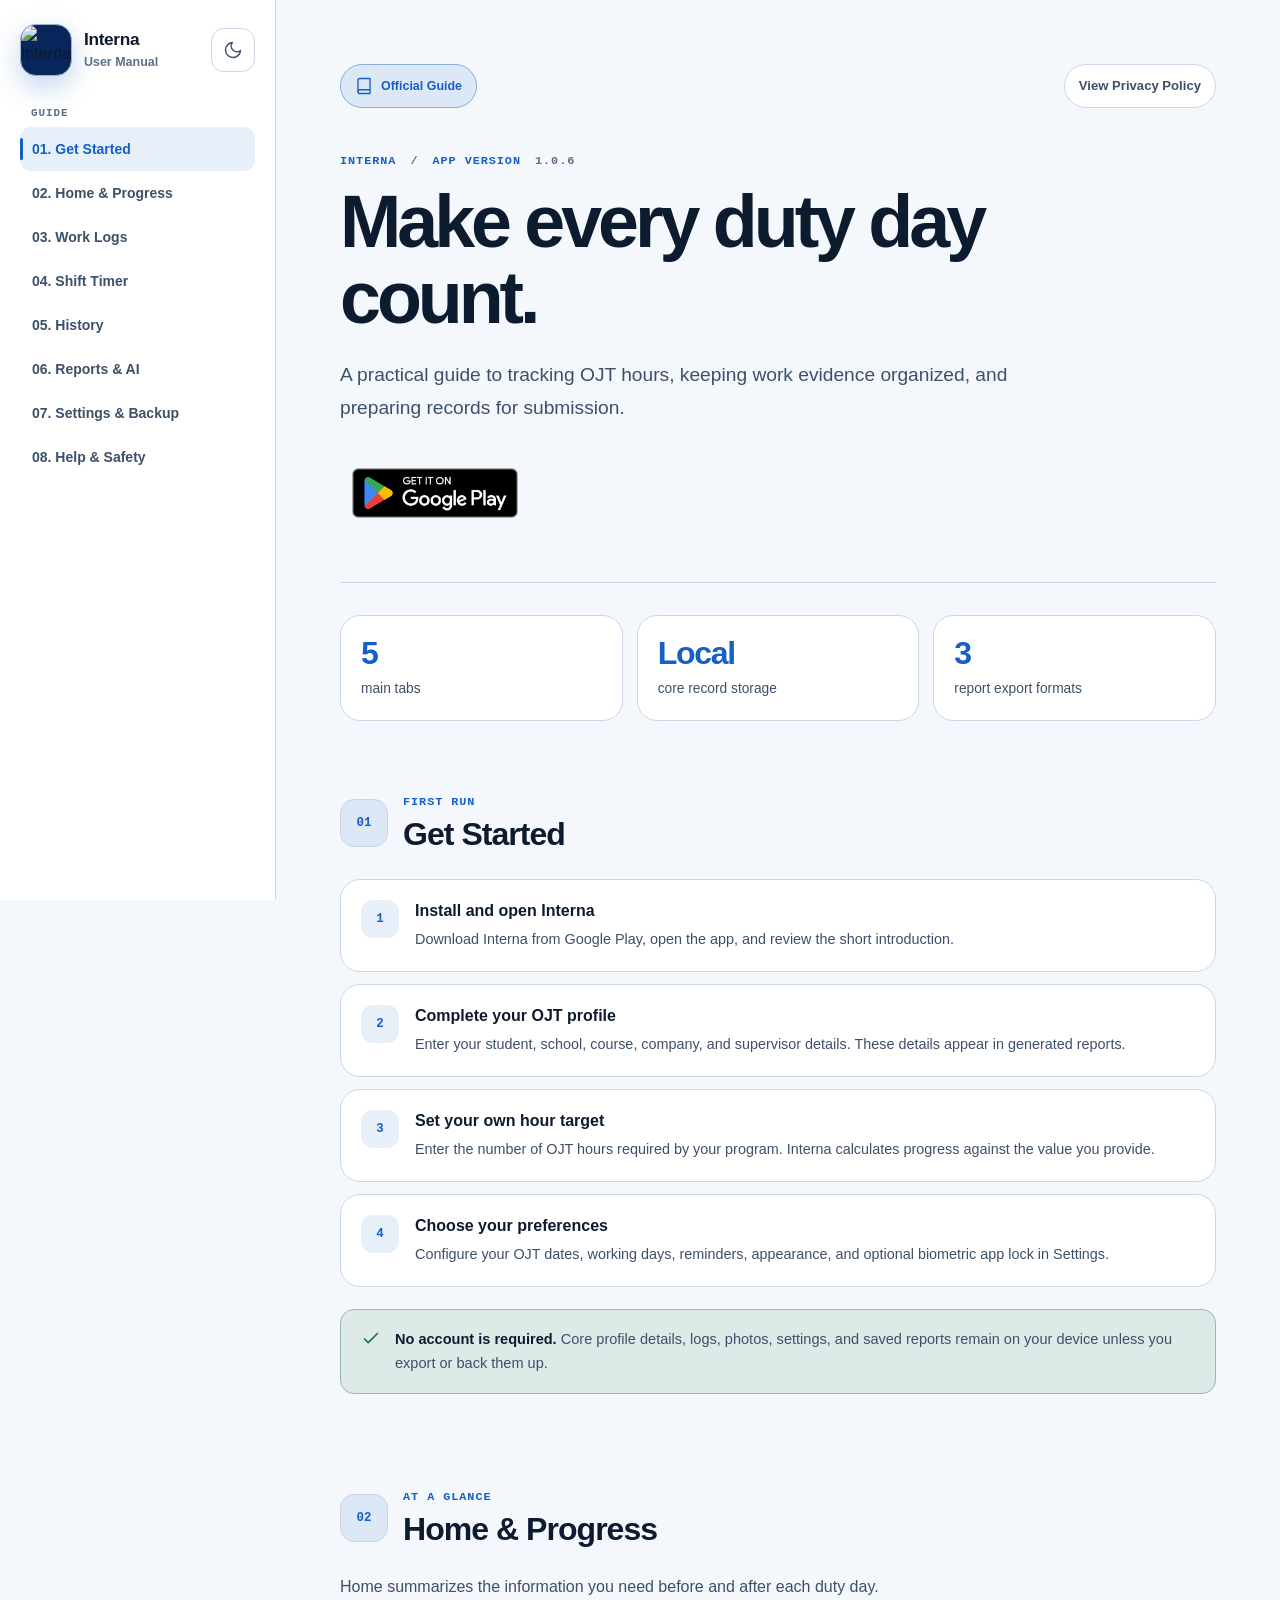
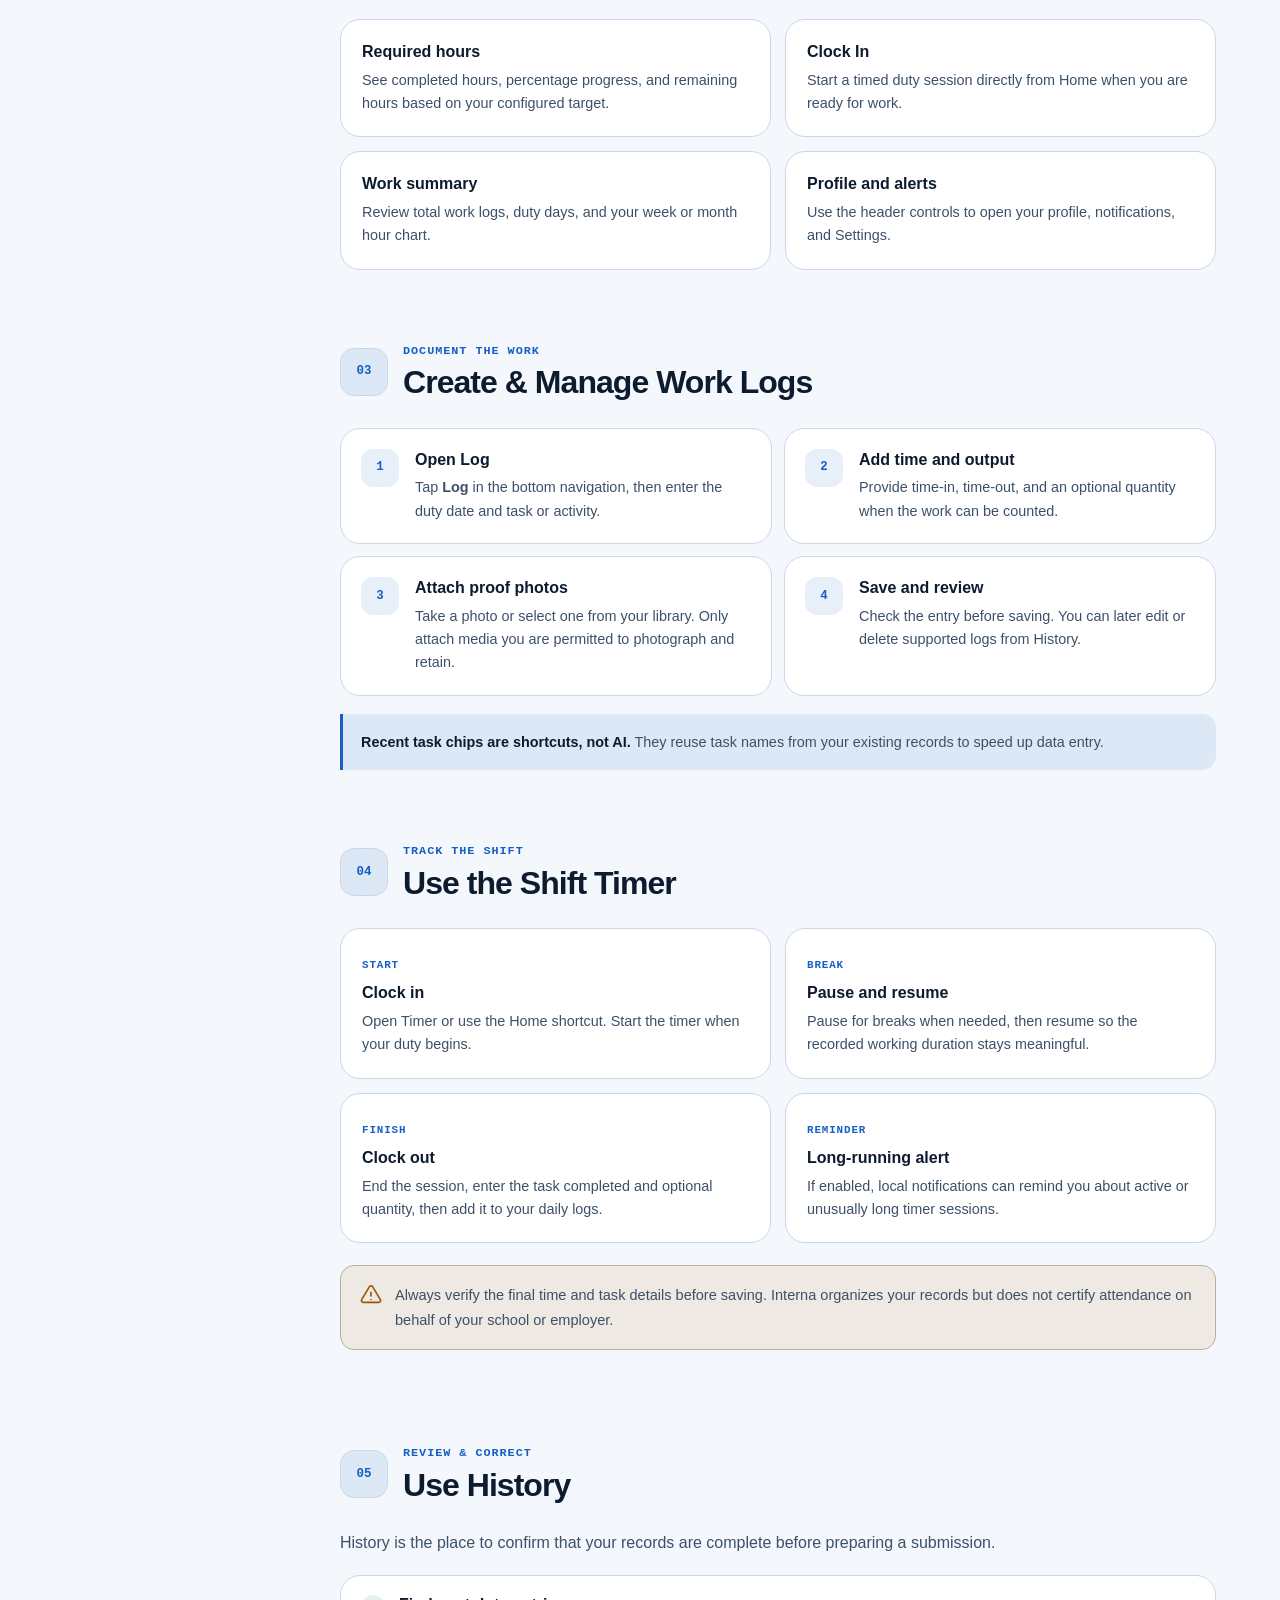
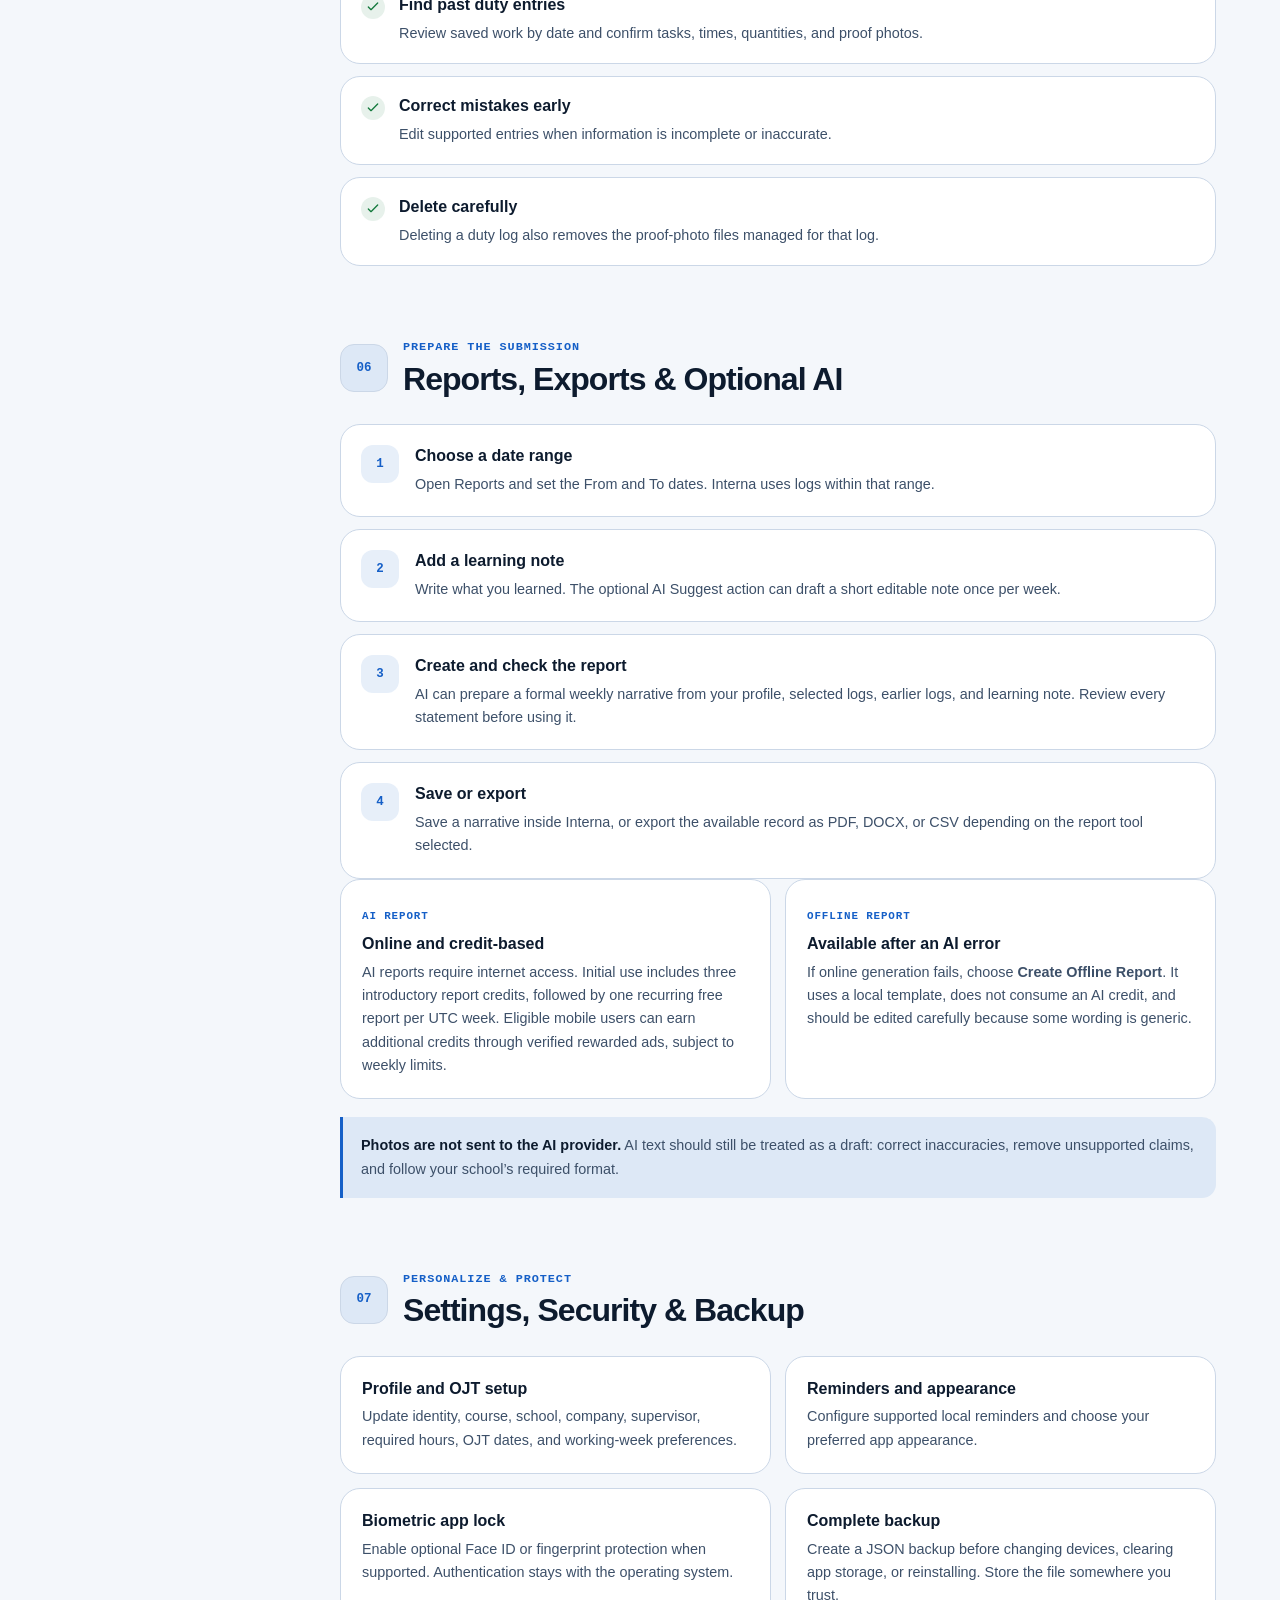
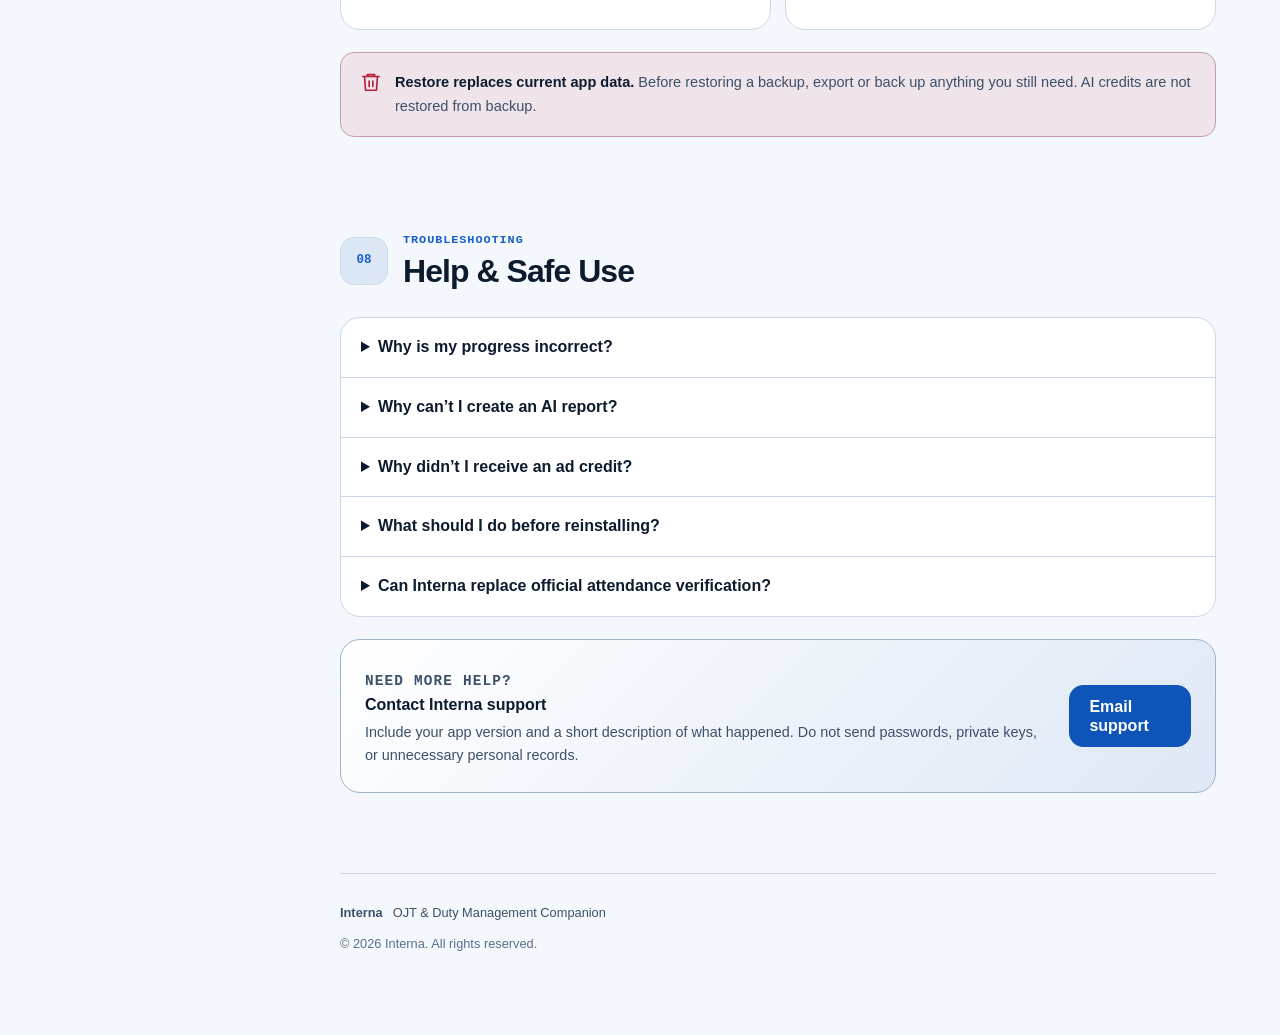
==== commit 8057ccc3: "Unify policy and manual navigation" ====
--- a/manual.html
+++ b/manual.html
@@ -75,7 +75,6 @@
           <a href="#reports" class="nav-link">06. Reports &amp; AI</a>
           <a href="#settings" class="nav-link">07. Settings &amp; Backup</a>
           <a href="#help" class="nav-link">08. Help &amp; Safety</a>
-          <a href="./index.html" class="nav-link nav-link-page">Privacy Policy</a>
         </div>
       </nav>
     </aside>
@@ -95,7 +94,6 @@
         <p class="page-description">A practical guide to tracking OJT hours, keeping work evidence organized, and preparing records for submission.</p>
 
         <div class="manual-actions">
-          <a class="manual-primary-action" href="#start">Start the guide</a>
           <a class="google-play-badge-link" href="https://play.google.com/store/apps/details?id=com.rodagregado.interna" target="_blank" rel="noopener noreferrer" aria-label="Get Interna on Google Play (opens in a new tab)">
             <img src="./google-play-badge.png" alt="Get it on Google Play" width="646" height="250">
           </a>
@@ -253,7 +251,7 @@
 
       <footer class="page-footer">
         <div><strong>Interna</strong><span>OJT &amp; Duty Management Companion</span></div>
-        <p><a href="./index.html">Privacy Policy</a> · &copy; <span data-current-year>2026</span> Interna.</p>
+        <p>&copy; <span data-current-year>2026</span> Interna. All rights reserved.</p>
       </footer>
     </main>
   </div>
--- a/styles.css
+++ b/styles.css
@@ -318,13 +318,6 @@
   content: "";
 }
 
-.nav-link-page {
-  margin-bottom: 8px;
-  border: 1px solid var(--border);
-  background: var(--surface);
-  color: var(--text);
-}
-
 .content-area {
   width: auto;
   max-width: 1600px;
@@ -684,11 +677,6 @@
   border: 1px solid var(--border-strong);
   border-radius: var(--radius-lg);
   background: linear-gradient(135deg, var(--surface), var(--primary-soft));
-}
-
-.page-footer a {
-  font-weight: 700;
-  text-decoration: none;
 }
 
 .meta-bar strong {
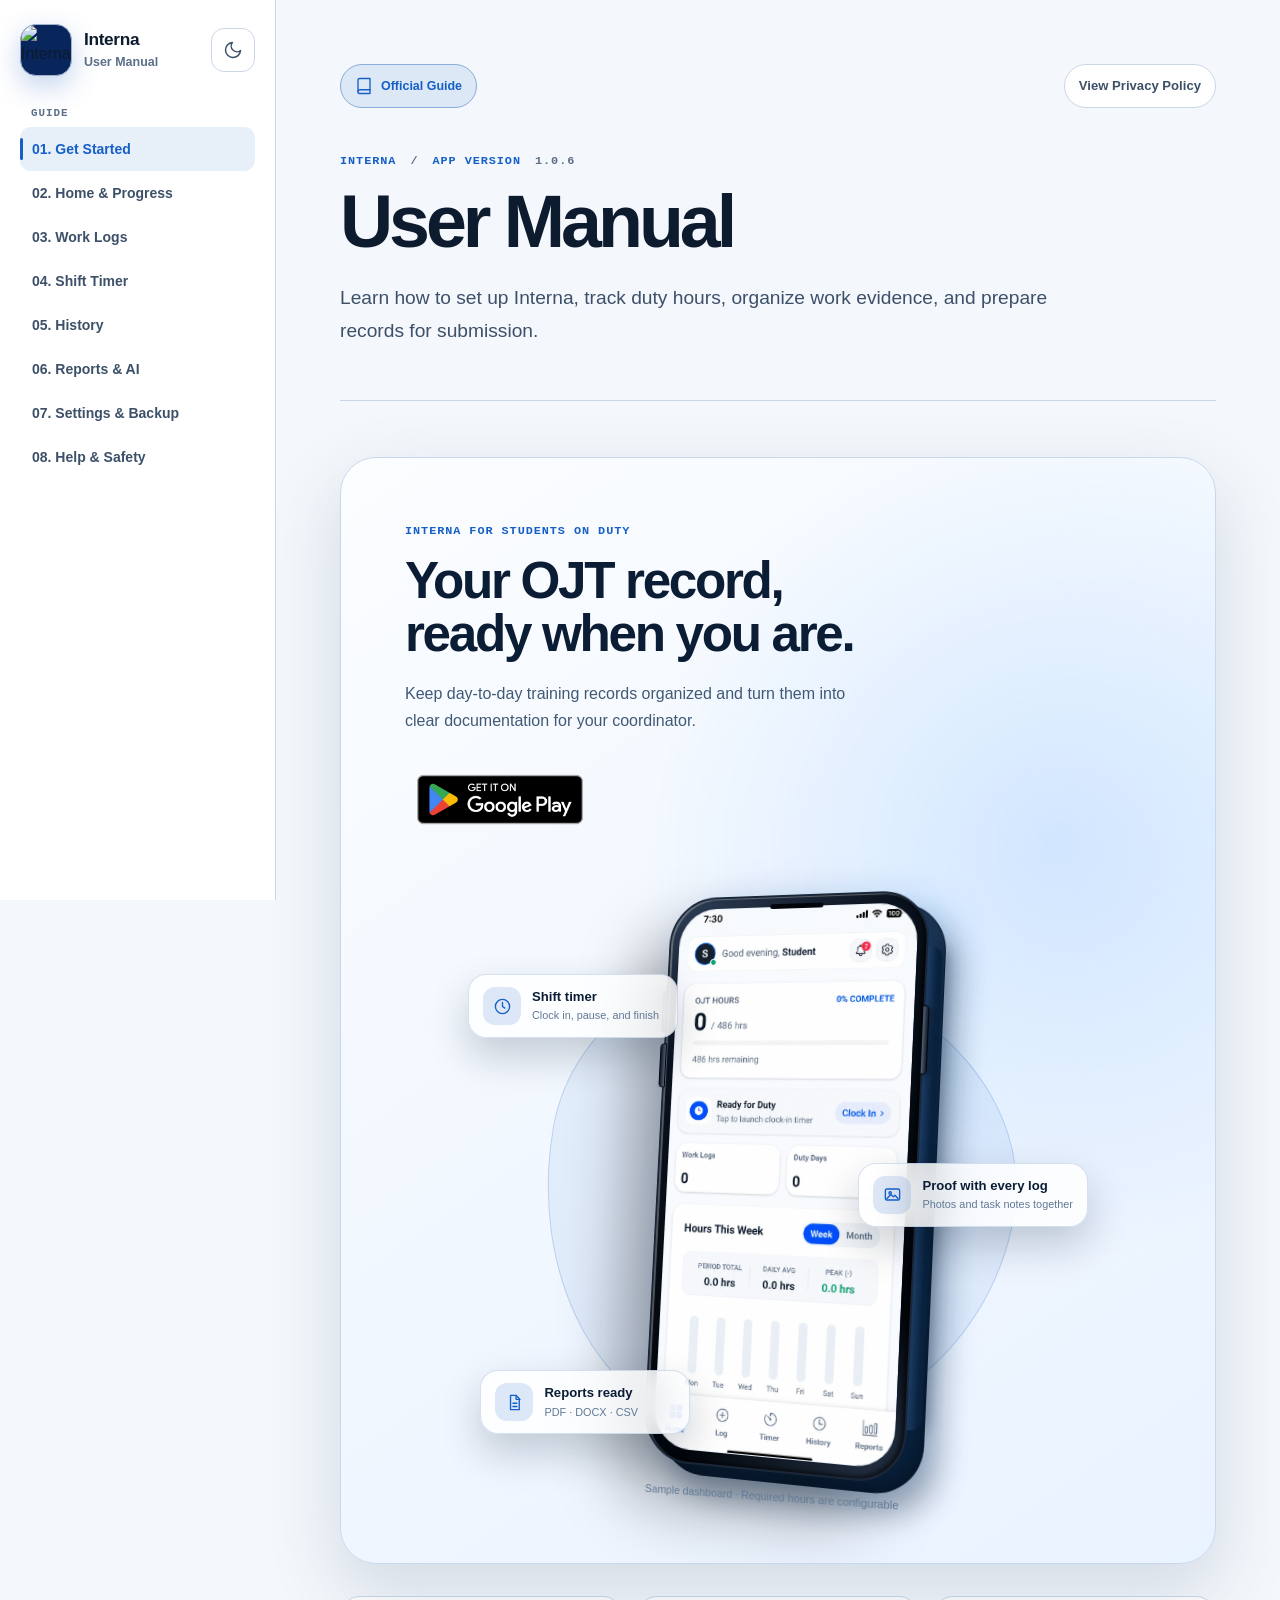
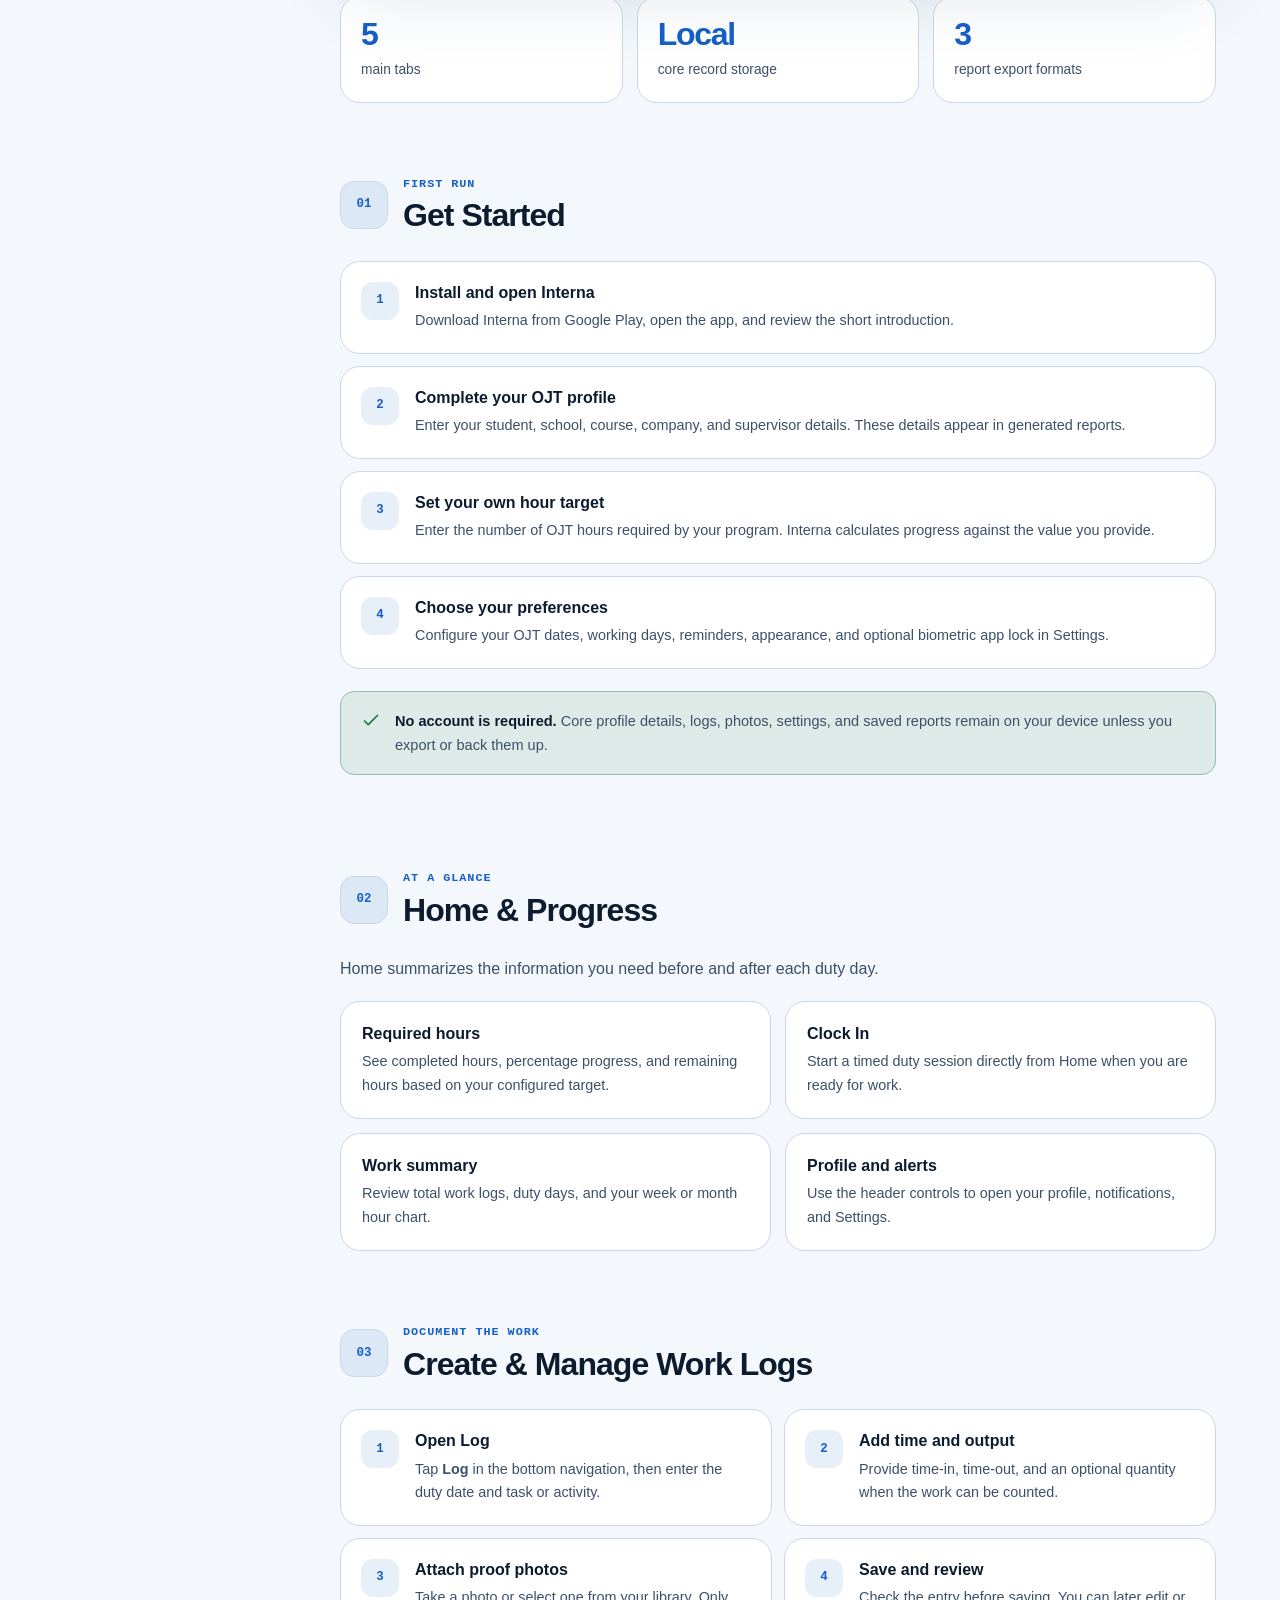
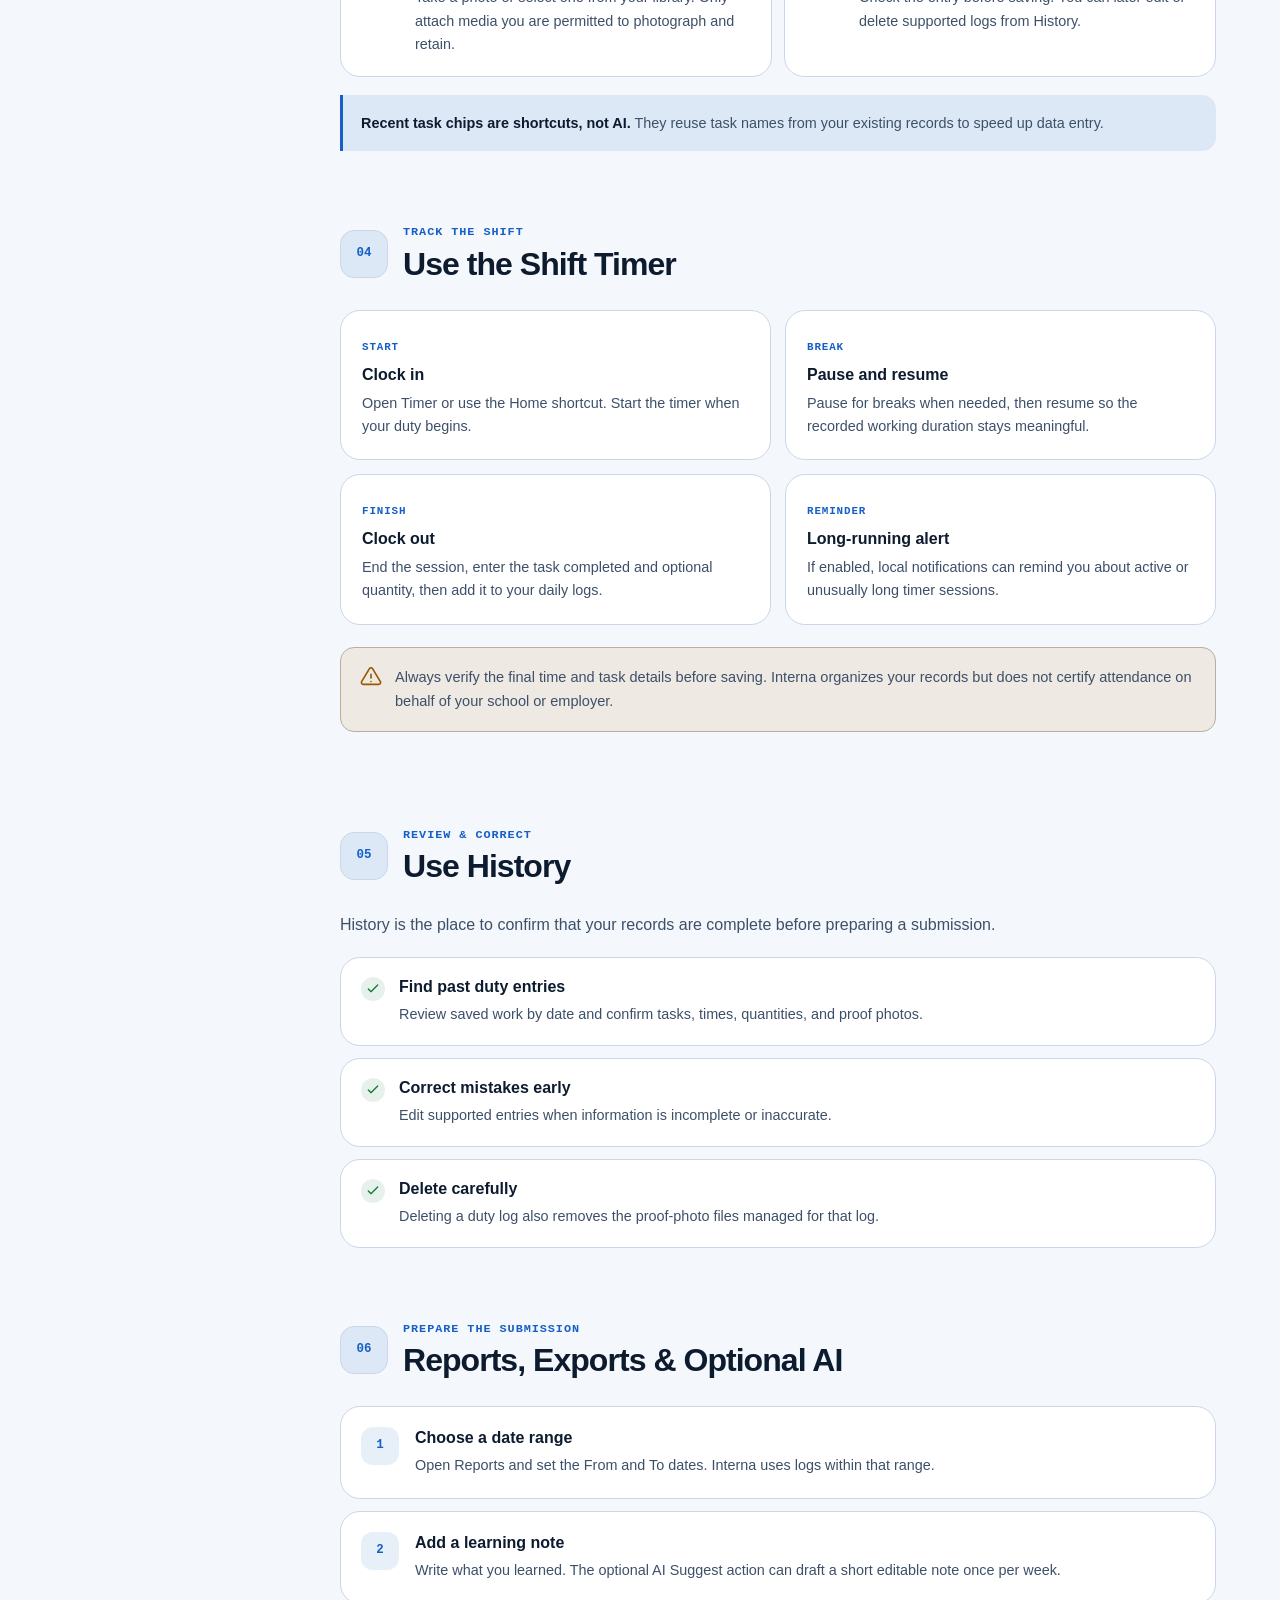
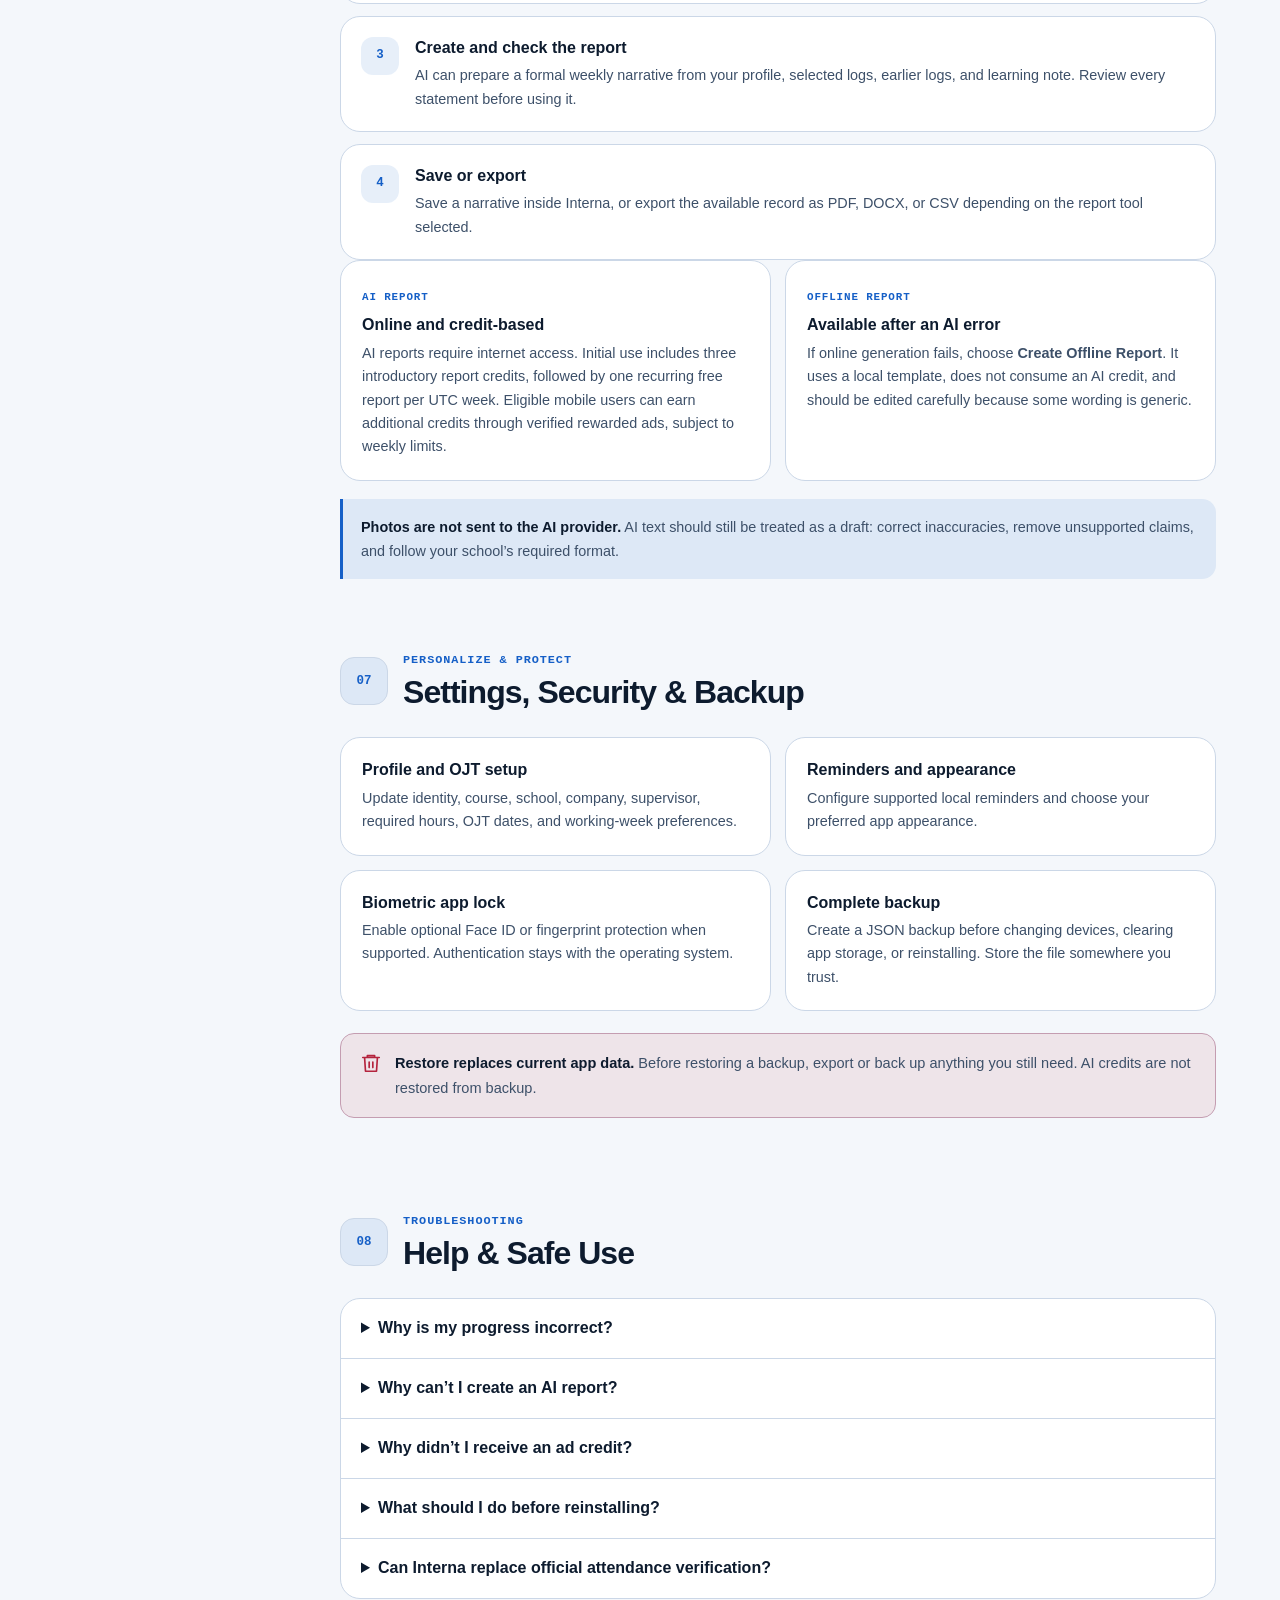
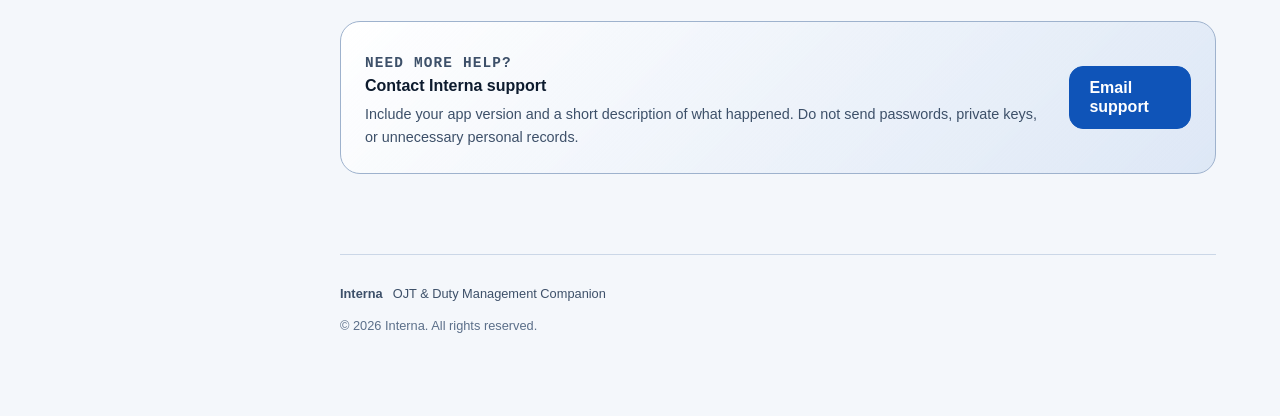
==== commit fd859760: "Add app showcase to user manual" ====
--- a/manual.html
+++ b/manual.html
@@ -90,15 +90,66 @@
         </div>
 
         <p class="eyebrow">Interna <span aria-hidden="true">/</span> App version <span data-app-version>1.0.6</span></p>
-        <h1>Make every duty day count.</h1>
-        <p class="page-description">A practical guide to tracking OJT hours, keeping work evidence organized, and preparing records for submission.</p>
-
-        <div class="manual-actions">
-          <a class="google-play-badge-link" href="https://play.google.com/store/apps/details?id=com.rodagregado.interna" target="_blank" rel="noopener noreferrer" aria-label="Get Interna on Google Play (opens in a new tab)">
+        <h1>User Manual</h1>
+        <p class="page-description">Learn how to set up Interna, track duty hours, organize work evidence, and prepare records for submission.</p>
+      </header>
+
+      <section id="download" class="app-showcase" aria-labelledby="manual-showcase-title">
+        <div class="showcase-copy">
+          <p class="showcase-kicker">Interna for students on duty</p>
+          <h2 id="manual-showcase-title">Your OJT record, ready when you are.</h2>
+          <p>Keep day-to-day training records organized and turn them into clear documentation for your coordinator.</p>
+          <a
+            class="google-play-badge-link"
+            href="https://play.google.com/store/apps/details?id=com.rodagregado.interna"
+            target="_blank"
+            rel="noopener noreferrer"
+            aria-label="Get Interna on Google Play (opens in a new tab)"
+          >
             <img src="./google-play-badge.png" alt="Get it on Google Play" width="646" height="250">
           </a>
         </div>
-      </header>
+
+        <div class="showcase-visual">
+          <div class="showcase-halo" aria-hidden="true"></div>
+          <ul class="showcase-feature-cards" aria-label="Key Interna features">
+            <li class="showcase-feature-card feature-card-timer">
+              <span class="showcase-card-icon" aria-hidden="true">
+                <svg viewBox="0 0 24 24"><circle cx="12" cy="12" r="9"></circle><path d="M12 7v5l3 2"></path></svg>
+              </span>
+              <span><strong>Shift timer</strong><small>Clock in, pause, and finish</small></span>
+            </li>
+            <li class="showcase-feature-card feature-card-proof">
+              <span class="showcase-card-icon" aria-hidden="true">
+                <svg viewBox="0 0 24 24"><rect x="3" y="5" width="18" height="14" rx="2"></rect><circle cx="9" cy="10" r="1.5"></circle><path d="m5 17 5-5 3 3 2-2 4 4"></path></svg>
+              </span>
+              <span><strong>Proof with every log</strong><small>Photos and task notes together</small></span>
+            </li>
+            <li class="showcase-feature-card feature-card-reports">
+              <span class="showcase-card-icon" aria-hidden="true">
+                <svg viewBox="0 0 24 24"><path d="M7 3h7l4 4v14H7z"></path><path d="M14 3v5h5M10 13h5M10 17h5"></path></svg>
+              </span>
+              <span><strong>Reports ready</strong><small>PDF · DOCX · CSV</small></span>
+            </li>
+          </ul>
+          <figure class="dashboard-phone">
+            <div class="dashboard-phone-frame">
+              <div class="dashboard-screen">
+                <img
+                  src="./app-dashboard.webp"
+                  alt="Example Interna dashboard showing configurable OJT progress, clock-in, work logs, and weekly hours"
+                  width="852"
+                  height="1846"
+                  loading="lazy"
+                  decoding="async"
+                >
+              </div>
+              <span class="phone-volume" aria-hidden="true"></span>
+            </div>
+            <figcaption>Sample dashboard · Required hours are configurable</figcaption>
+          </figure>
+        </div>
+      </section>
 
       <section class="manual-overview" aria-label="What this guide covers">
         <article><span>5</span><p>main tabs</p></article>
--- a/styles.css
+++ b/styles.css
@@ -460,14 +460,6 @@
   color: var(--primary);
 }
 
-.manual-actions {
-  display: flex;
-  align-items: center;
-  flex-wrap: wrap;
-  gap: 18px;
-  margin-top: 32px;
-}
-
 .manual-primary-action {
   min-height: 48px;
   display: inline-flex;
@@ -1477,7 +1469,7 @@
   }
 }
 
-@media (max-width: 1120px) {
+@media (max-width: 1280px) {
   .app-showcase {
     grid-template-columns: 1fr;
   }
@@ -1585,11 +1577,6 @@
 
   .header-page-link {
     align-self: flex-start;
-  }
-
-  .manual-actions {
-    align-items: flex-start;
-    flex-direction: column;
   }
 
   .manual-overview,
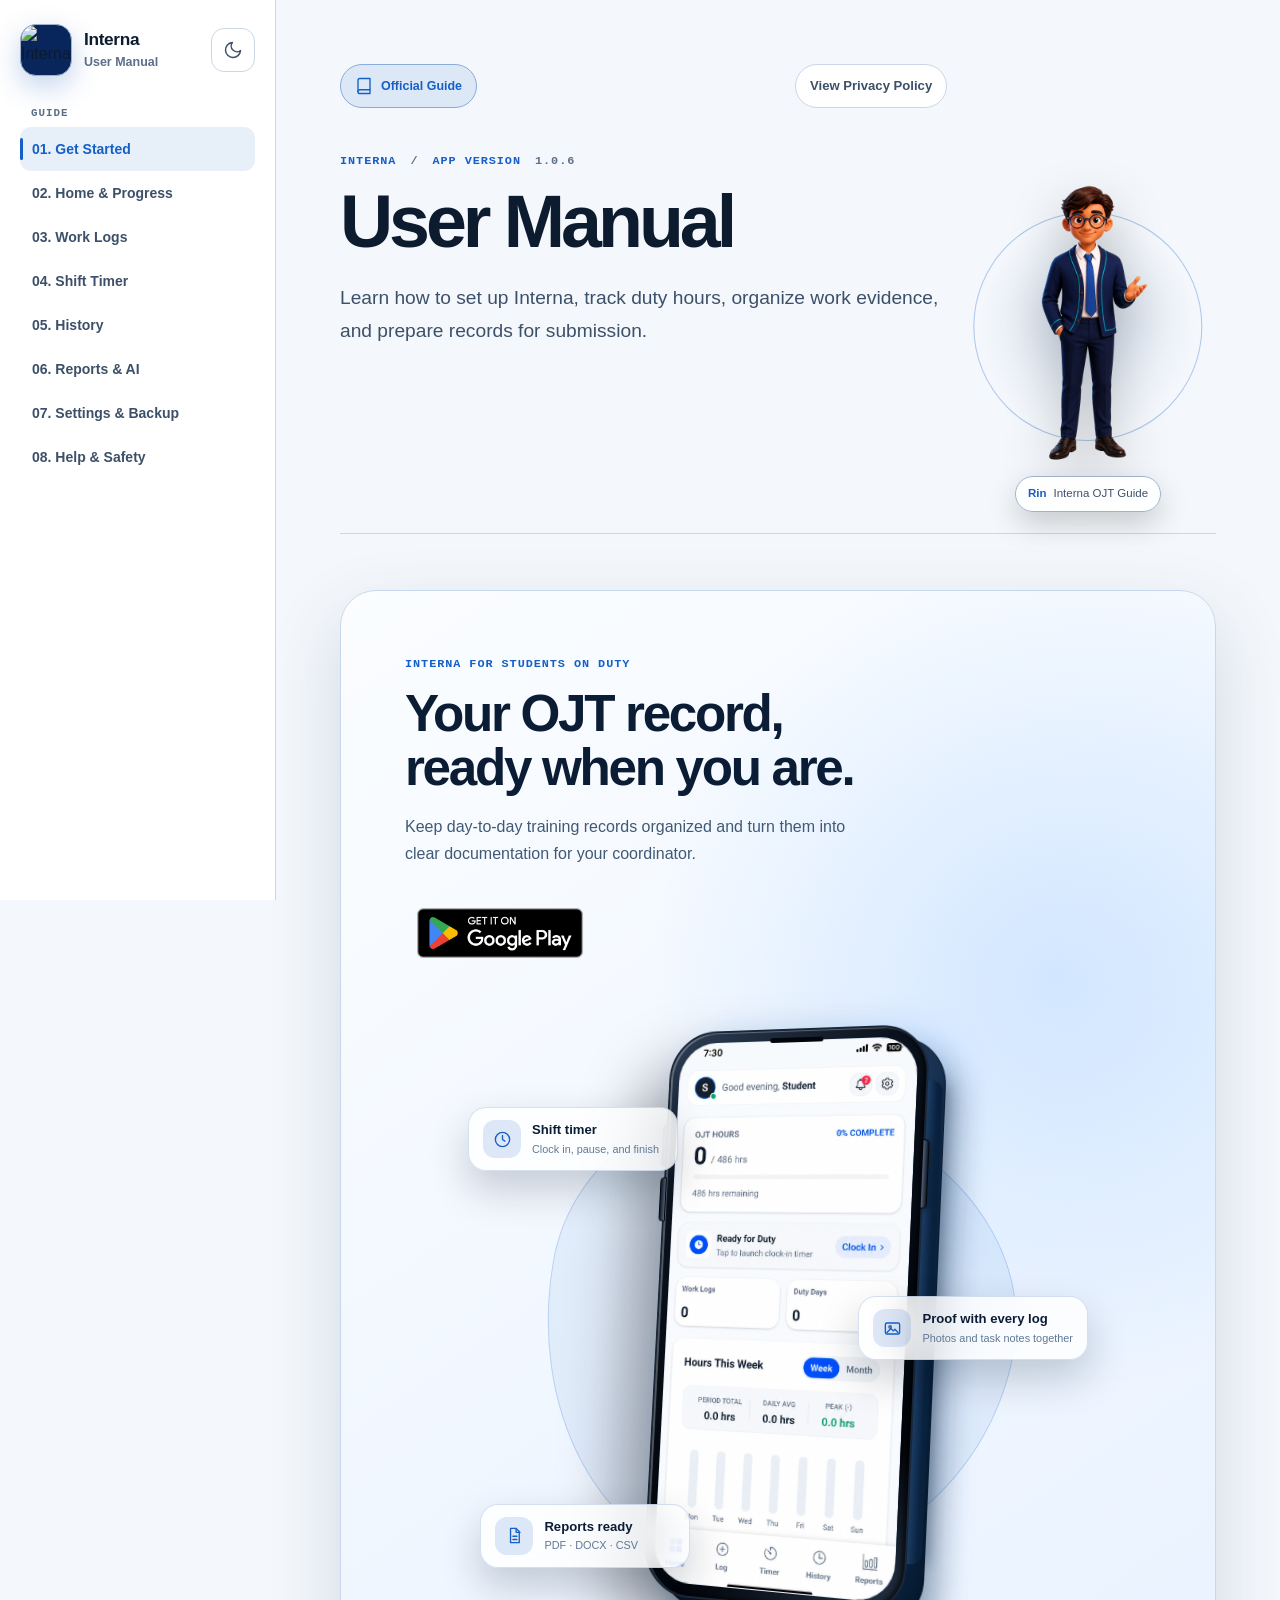
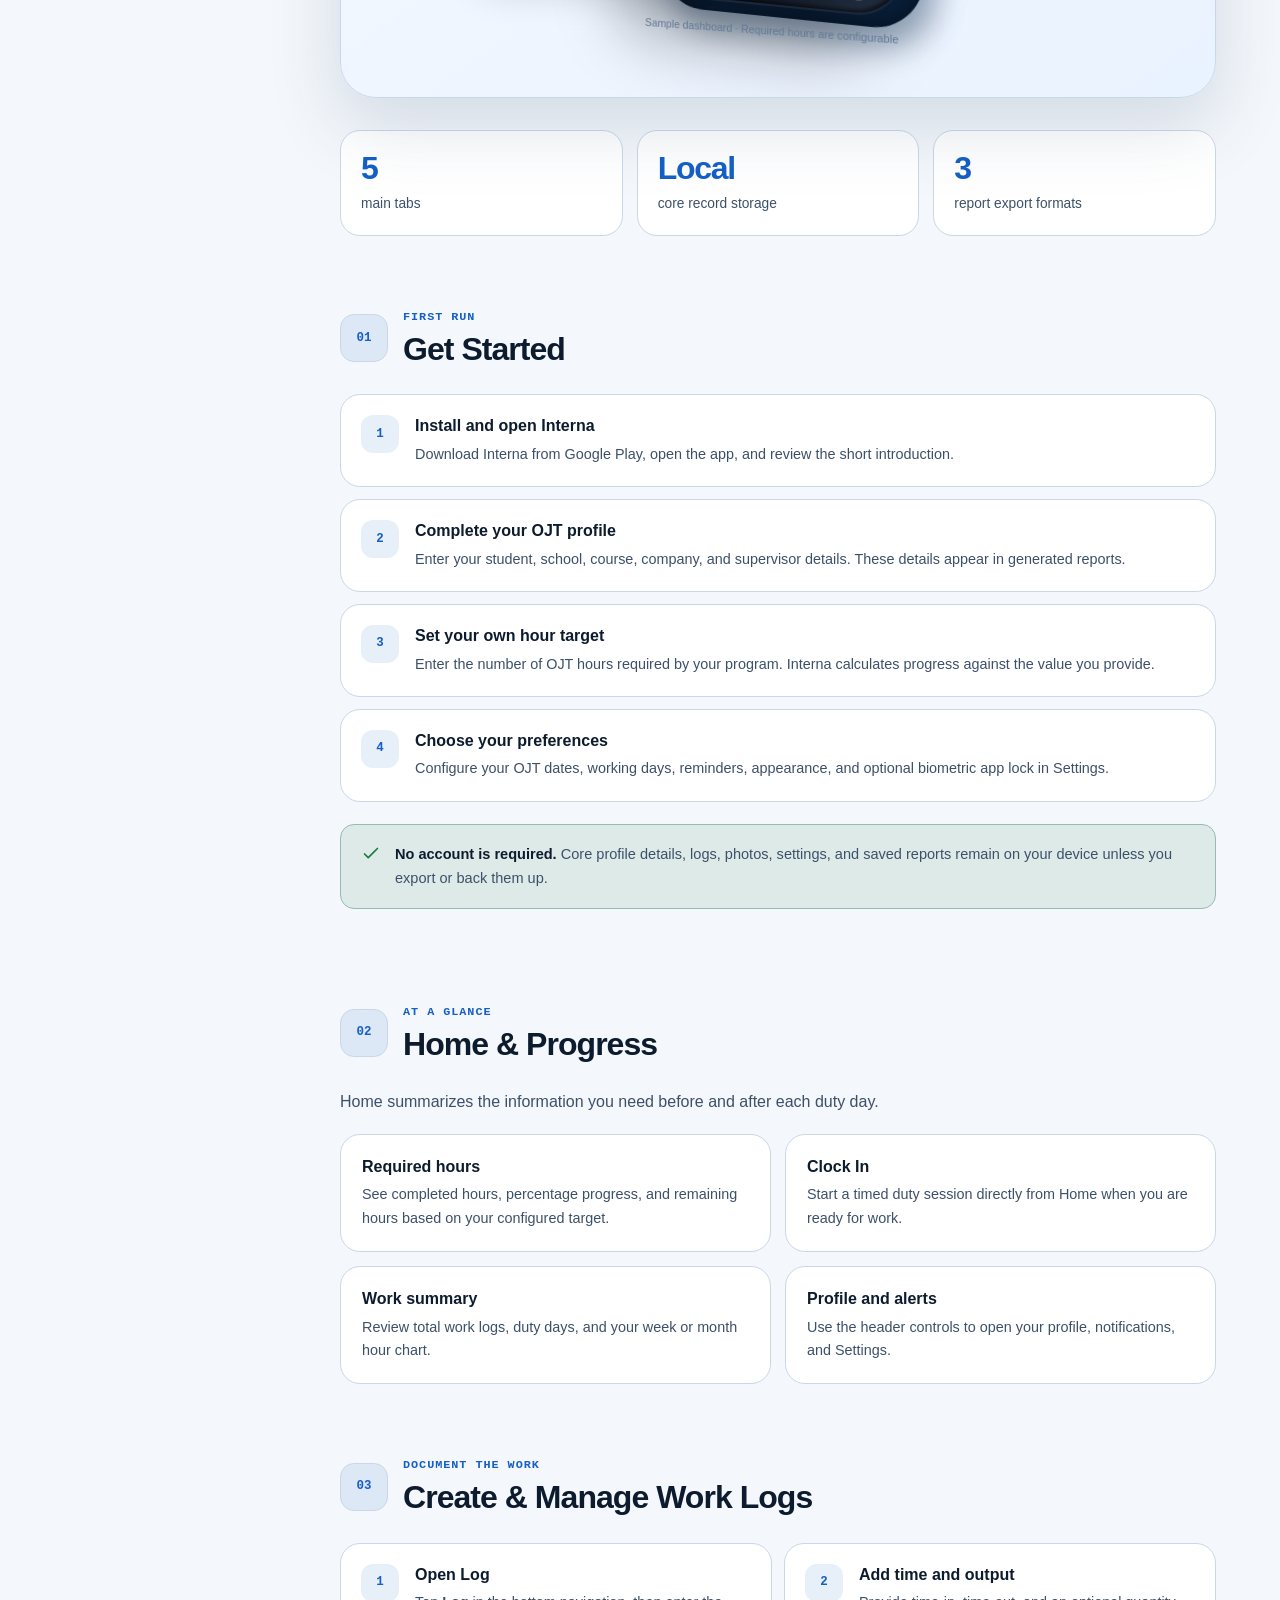
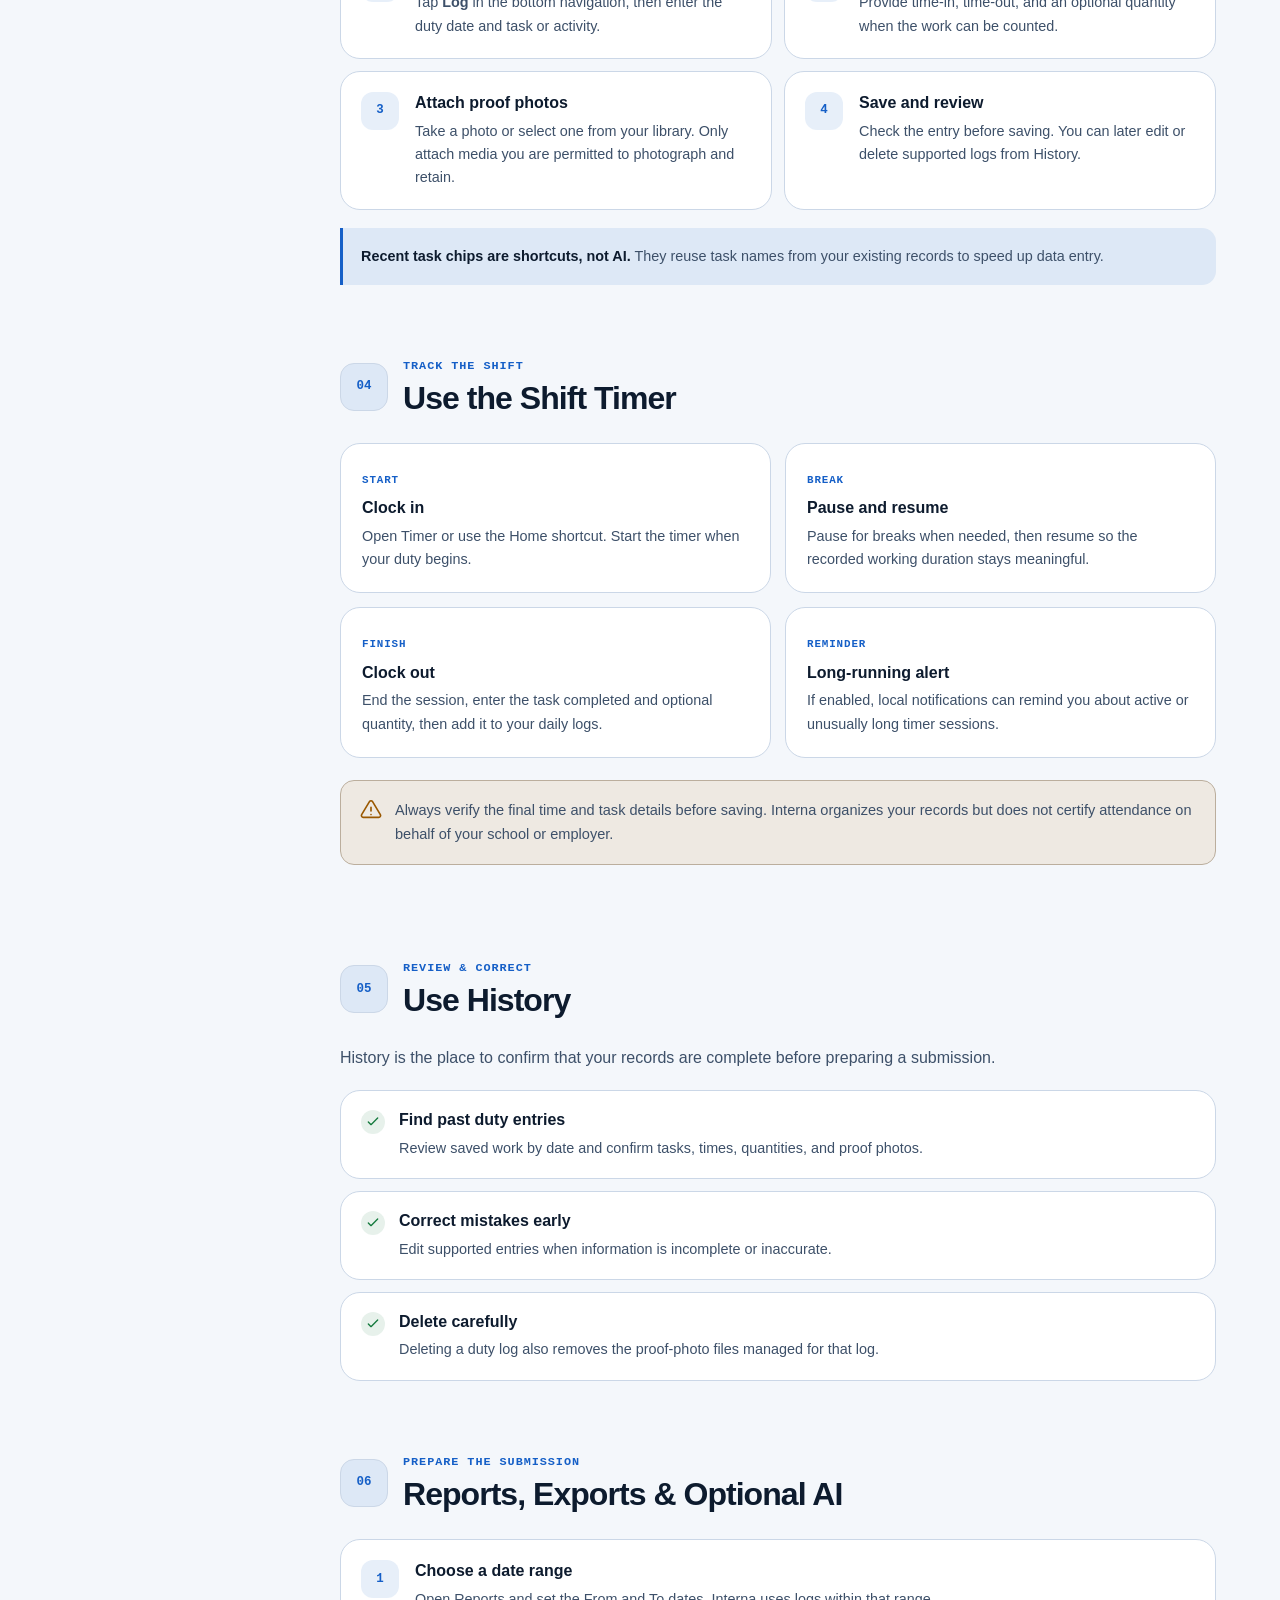
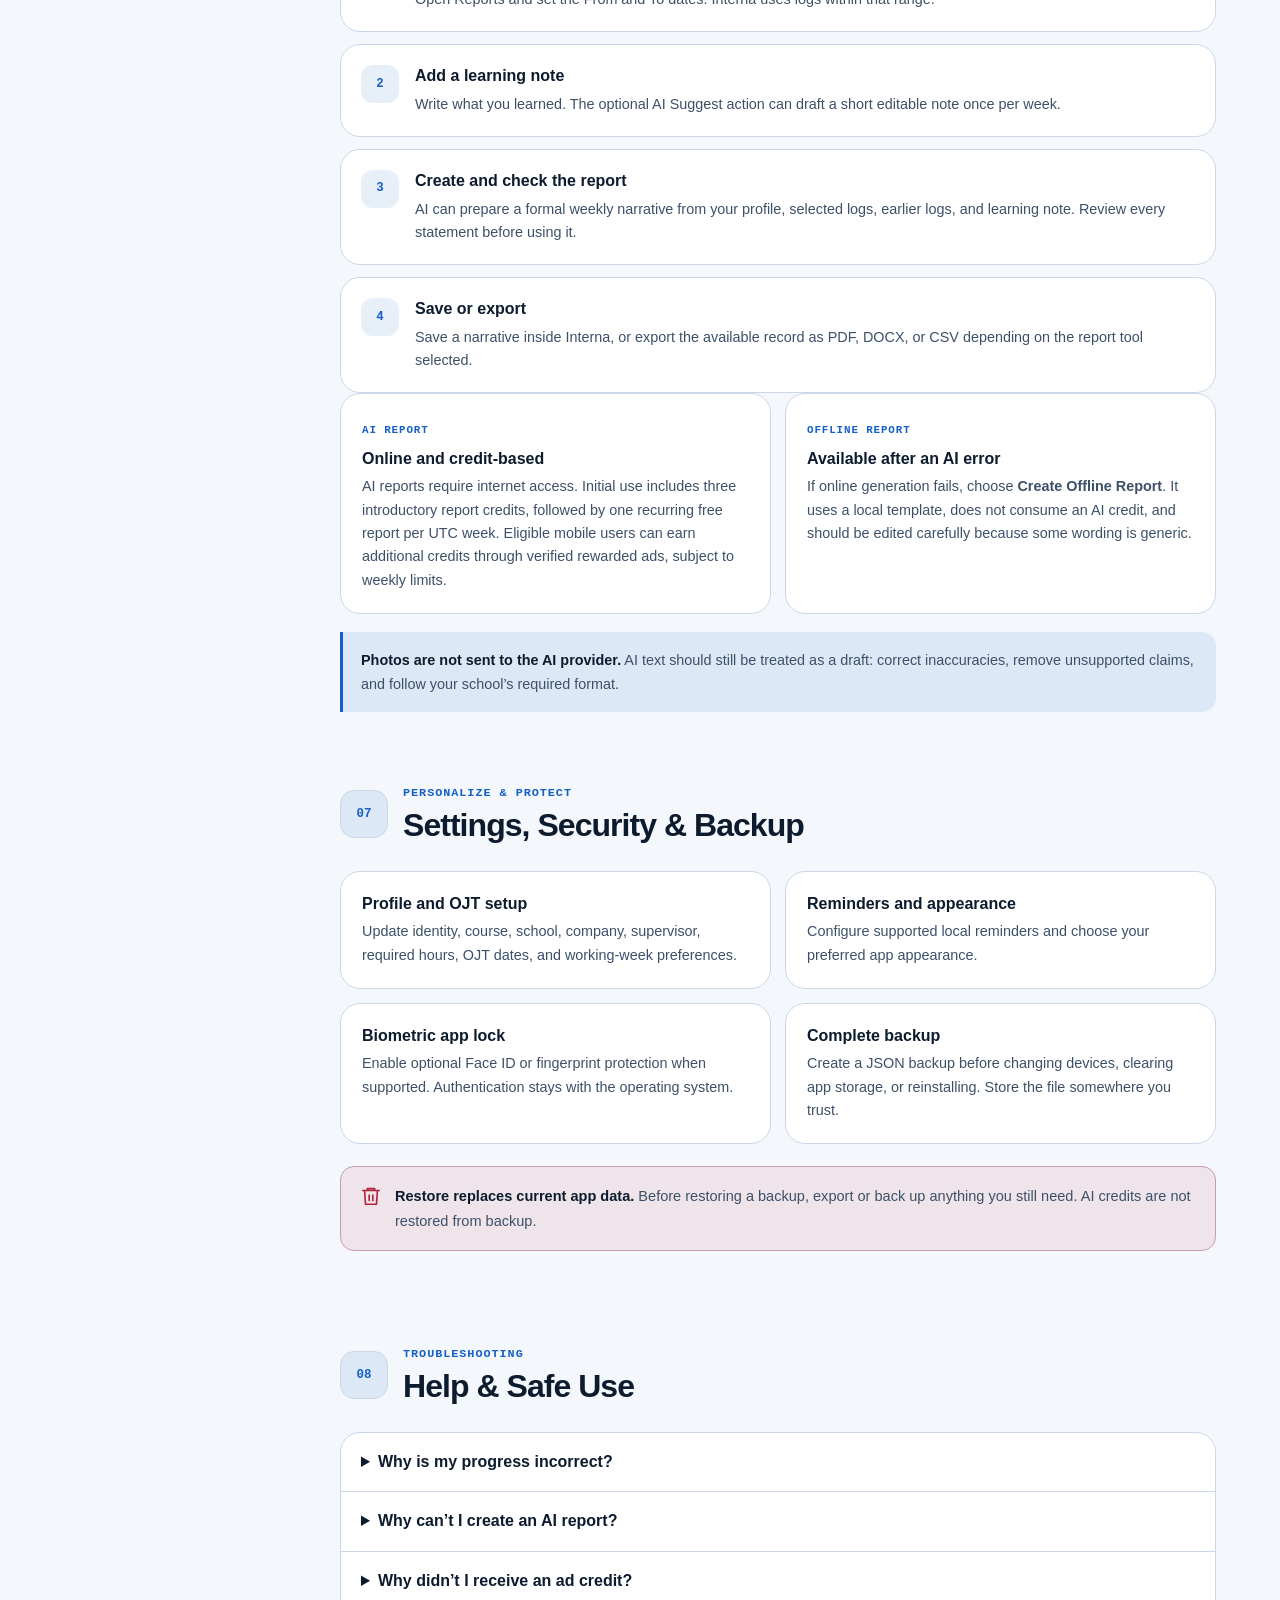
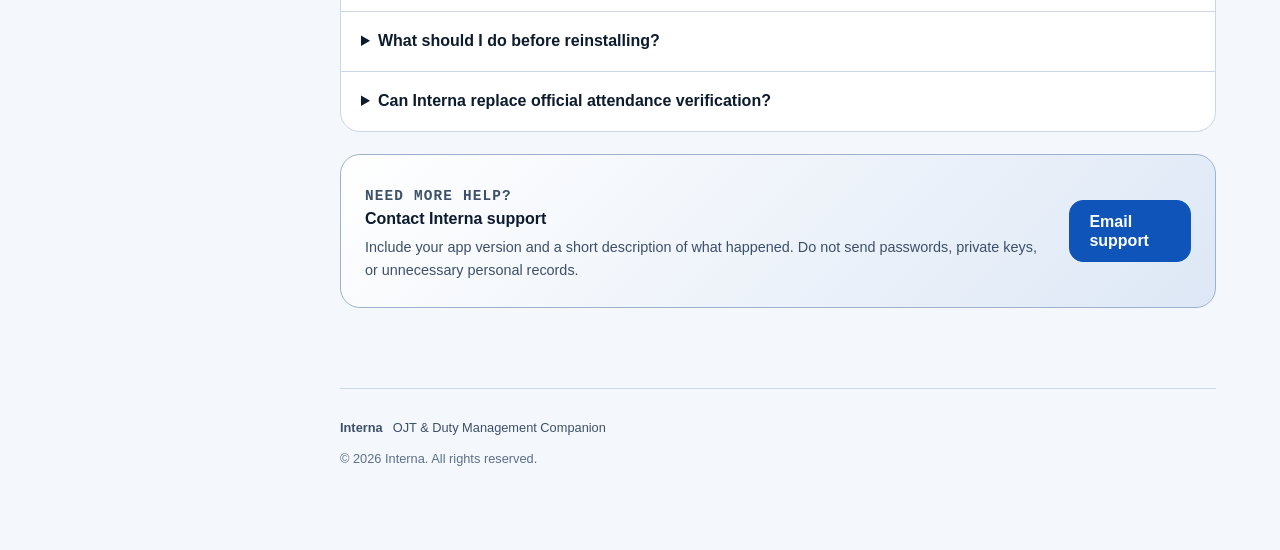
==== commit c739fa7a: "Add Rin mascot to website headers" ====
--- a/manual.html
+++ b/manual.html
@@ -80,7 +80,7 @@
     </aside>
 
     <main class="content-area" id="main-content" tabindex="-1">
-      <header class="page-header manual-hero" id="top">
+      <header class="page-header page-header-with-mascot manual-hero" id="top">
         <div class="page-header-top">
           <span class="policy-badge manual-badge">
             <svg viewBox="0 0 24 24" aria-hidden="true"><path d="M4 19.5A2.5 2.5 0 0 1 6.5 17H20"></path><path d="M6.5 2H20v20H6.5A2.5 2.5 0 0 1 4 19.5v-15A2.5 2.5 0 0 1 6.5 2Z"></path></svg>
@@ -92,6 +92,14 @@
         <p class="eyebrow">Interna <span aria-hidden="true">/</span> App version <span data-app-version>1.0.6</span></p>
         <h1>User Manual</h1>
         <p class="page-description">Learn how to set up Interna, track duty hours, organize work evidence, and prepare records for submission.</p>
+
+        <figure class="page-mascot">
+          <div class="page-mascot-art">
+            <span class="page-mascot-halo" aria-hidden="true"></span>
+            <img src="./rin-mascot.png" alt="Rin, the Interna OJT guide" width="1024" height="1536">
+          </div>
+          <figcaption><strong>Rin</strong><span>Interna OJT Guide</span></figcaption>
+        </figure>
       </header>
 
       <section id="download" class="app-showcase" aria-labelledby="manual-showcase-title">
--- a/styles.css
+++ b/styles.css
@@ -411,6 +411,68 @@
   line-height: 1.7;
 }
 
+.page-header-with-mascot {
+  position: relative;
+  min-height: 470px;
+  padding-right: clamp(210px, 21vw, 270px);
+}
+
+.page-mascot {
+  position: absolute;
+  top: 108px;
+  right: clamp(0px, 2vw, 30px);
+  width: clamp(170px, 16vw, 210px);
+  margin: 0;
+  text-align: center;
+}
+
+.page-mascot-art {
+  position: relative;
+  isolation: isolate;
+}
+
+.page-mascot-halo {
+  position: absolute;
+  top: 13%;
+  left: 50%;
+  width: 112%;
+  aspect-ratio: 1;
+  border: 1px solid color-mix(in srgb, var(--primary) 32%, transparent);
+  border-radius: 50%;
+  background: radial-gradient(circle, var(--primary-soft), transparent 68%);
+  transform: translateX(-50%);
+  z-index: -1;
+}
+
+.page-mascot img {
+  display: block;
+  width: 100%;
+  height: auto;
+  filter: drop-shadow(0 20px 26px rgba(0, 0, 0, 0.24));
+}
+
+.page-mascot figcaption {
+  position: relative;
+  display: inline-flex;
+  align-items: center;
+  gap: 7px;
+  min-height: 36px;
+  margin-top: -20px;
+  padding: 7px 12px;
+  border: 1px solid var(--border-strong);
+  border-radius: 999px;
+  background: color-mix(in srgb, var(--bg-elevated) 92%, transparent);
+  box-shadow: 0 12px 30px rgba(0, 0, 0, 0.18);
+  backdrop-filter: blur(12px);
+  color: var(--text-secondary);
+  font-size: 0.72rem;
+  white-space: nowrap;
+}
+
+.page-mascot figcaption strong {
+  color: var(--primary);
+}
+
 .meta-bar {
   flex-wrap: wrap;
   gap: 10px;
@@ -1555,6 +1617,19 @@
     padding: 48px 28px 64px;
   }
 
+  .page-header-with-mascot {
+    min-height: 0;
+    padding-right: 0;
+  }
+
+  .page-mascot {
+    position: relative;
+    top: auto;
+    right: auto;
+    width: 170px;
+    margin: 26px 0 0 auto;
+  }
+
   .doc-section,
   .page-header {
     scroll-margin-top: 120px;
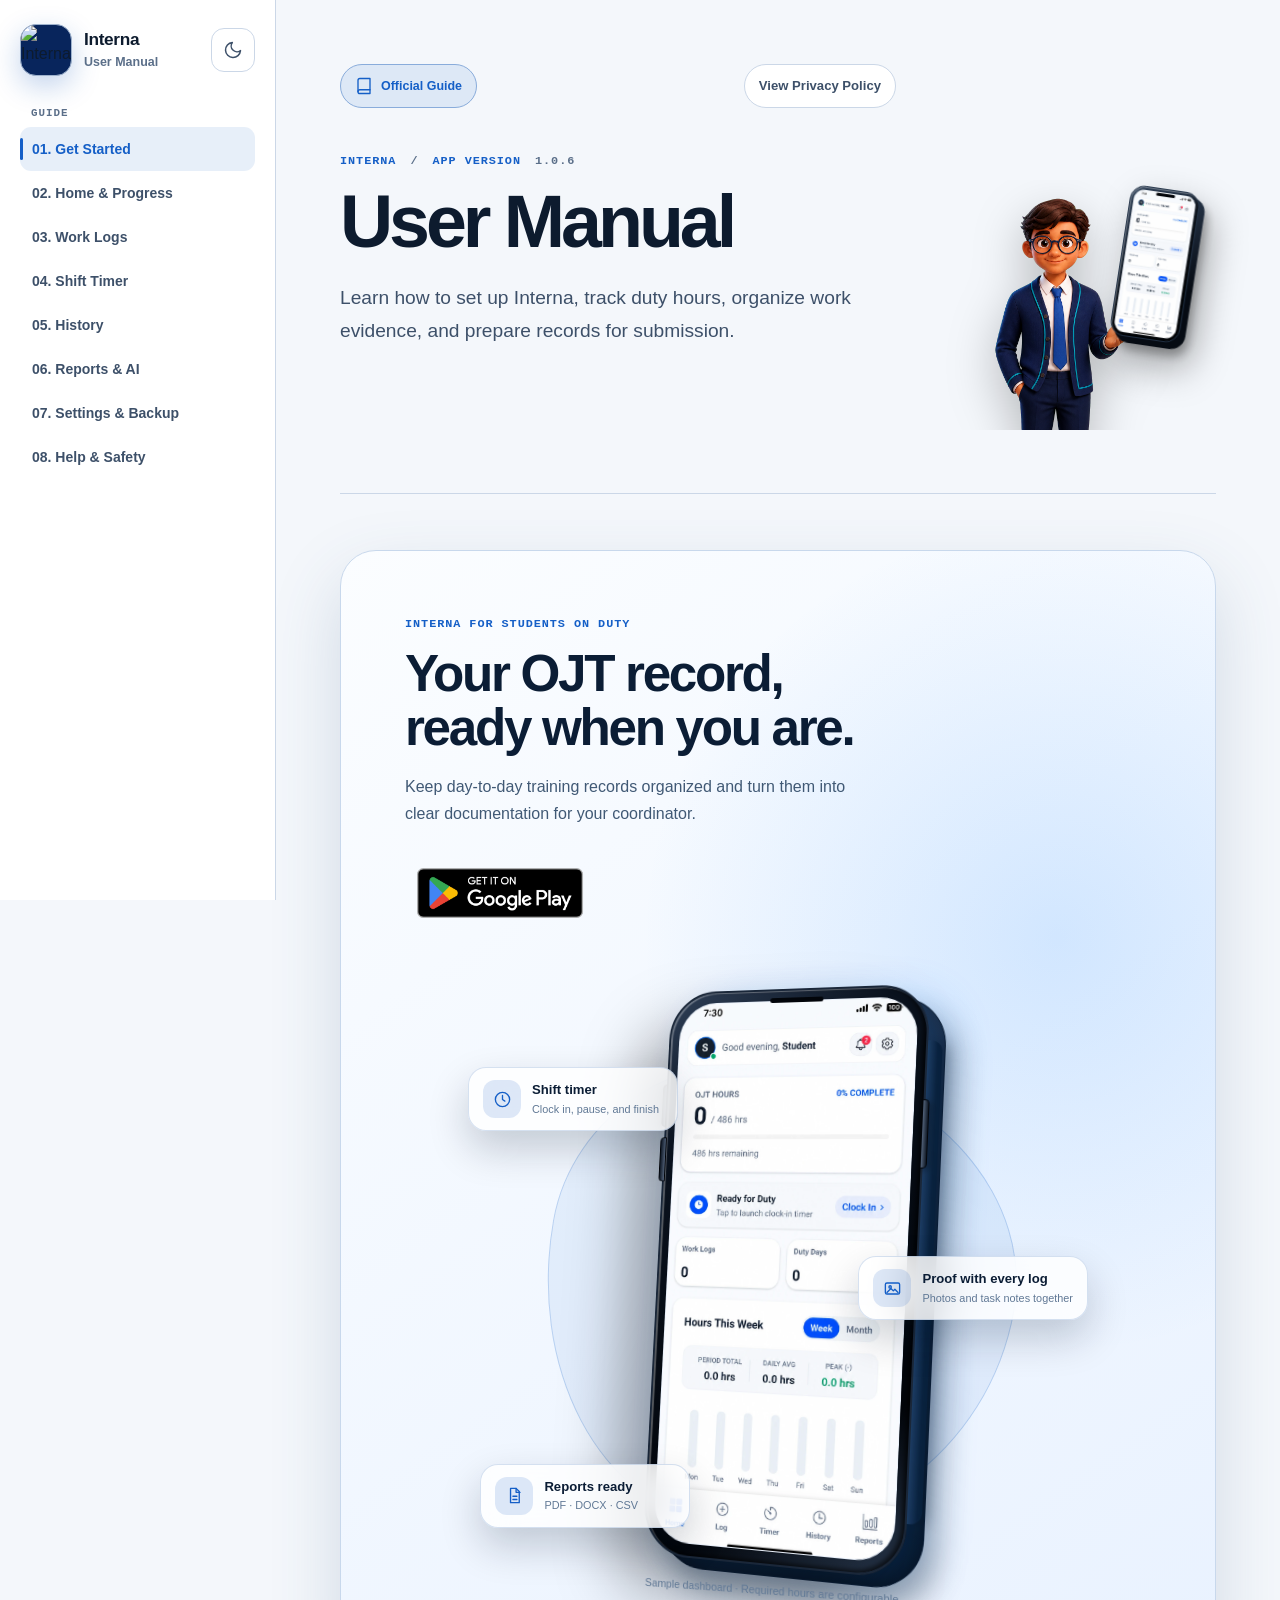
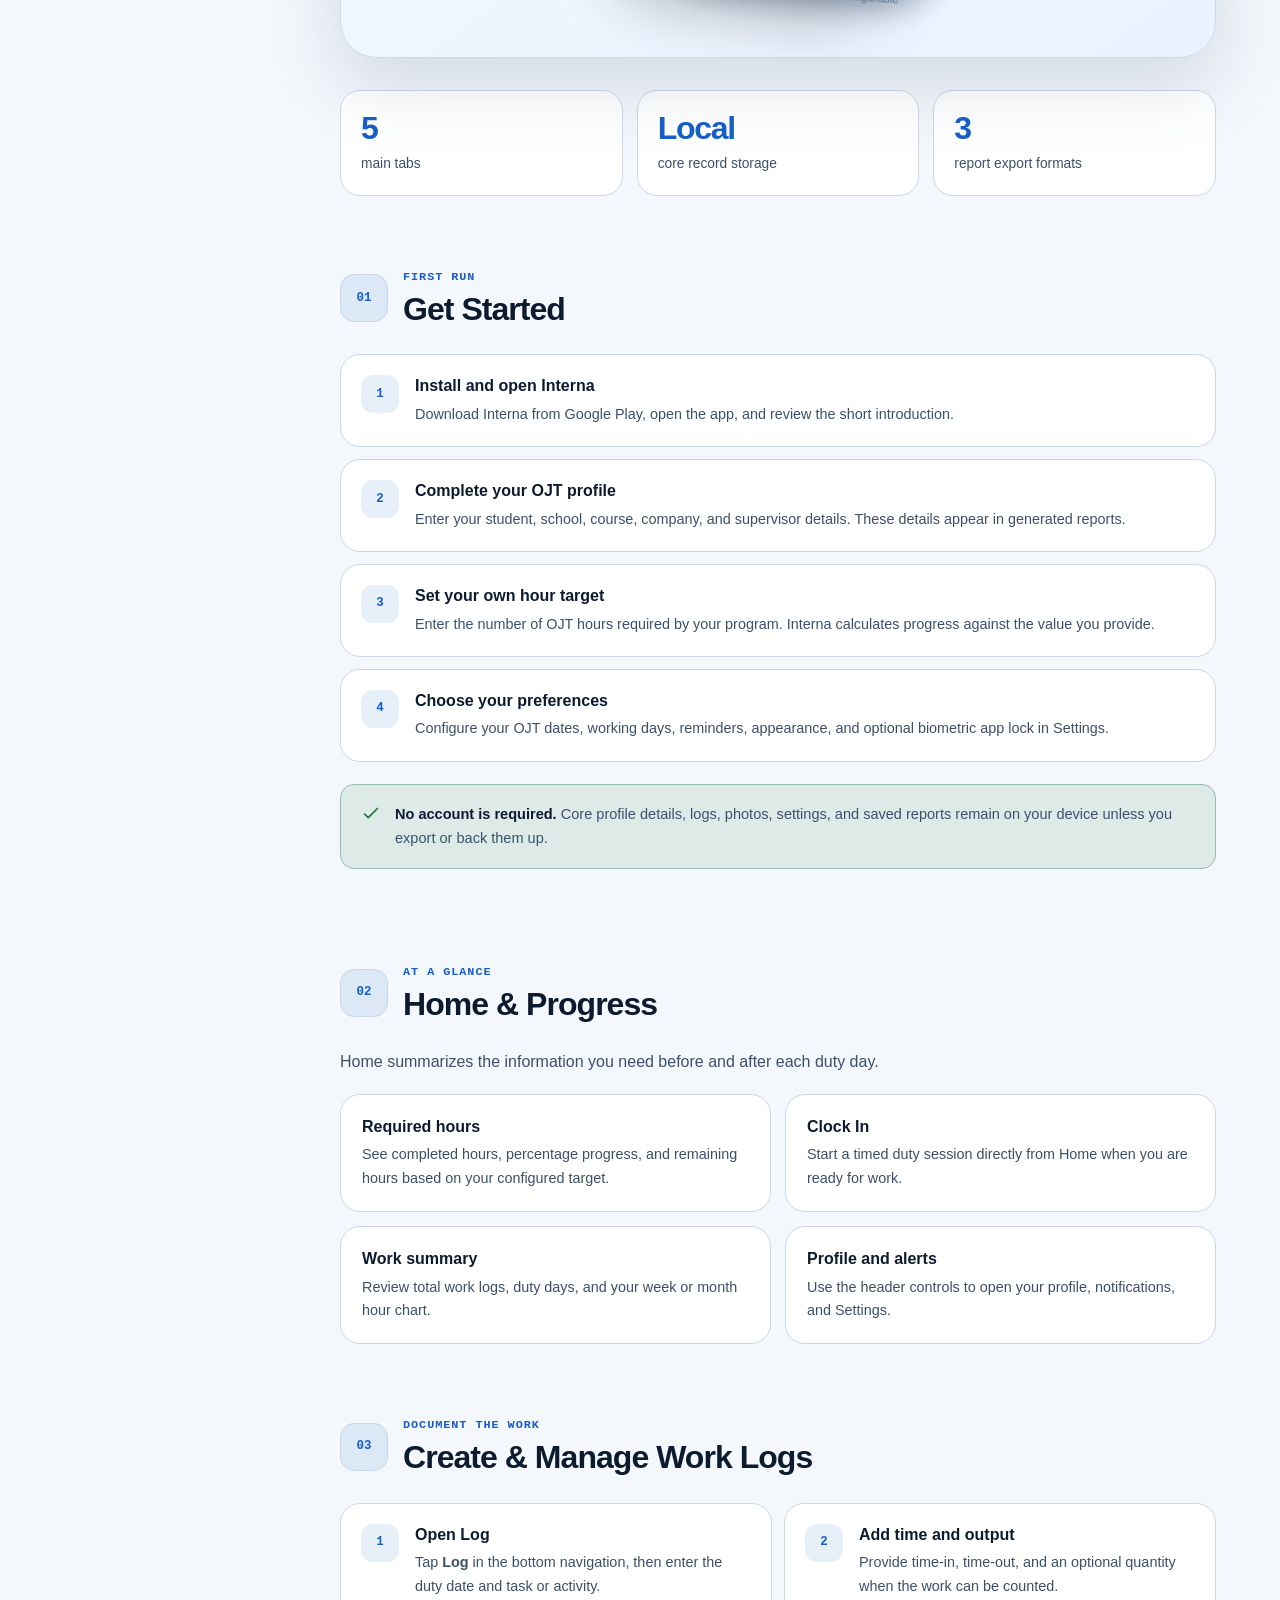
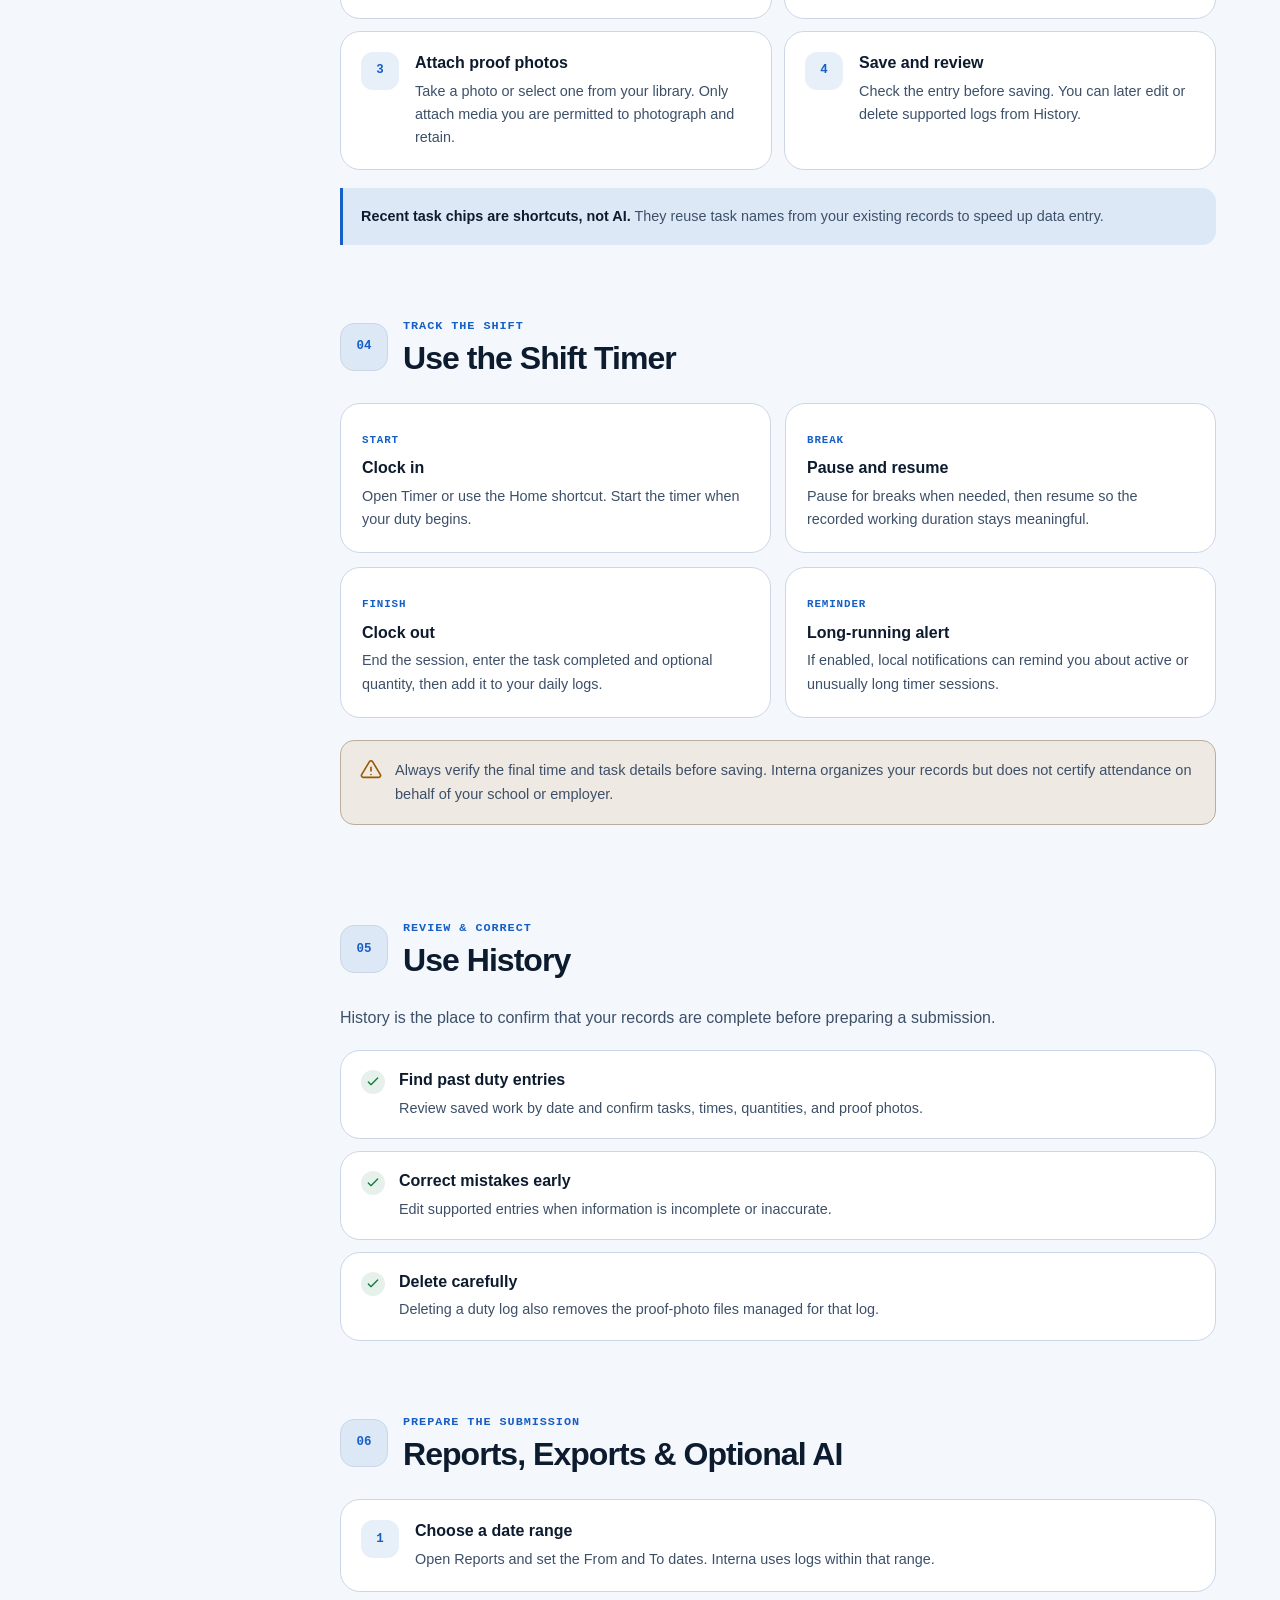
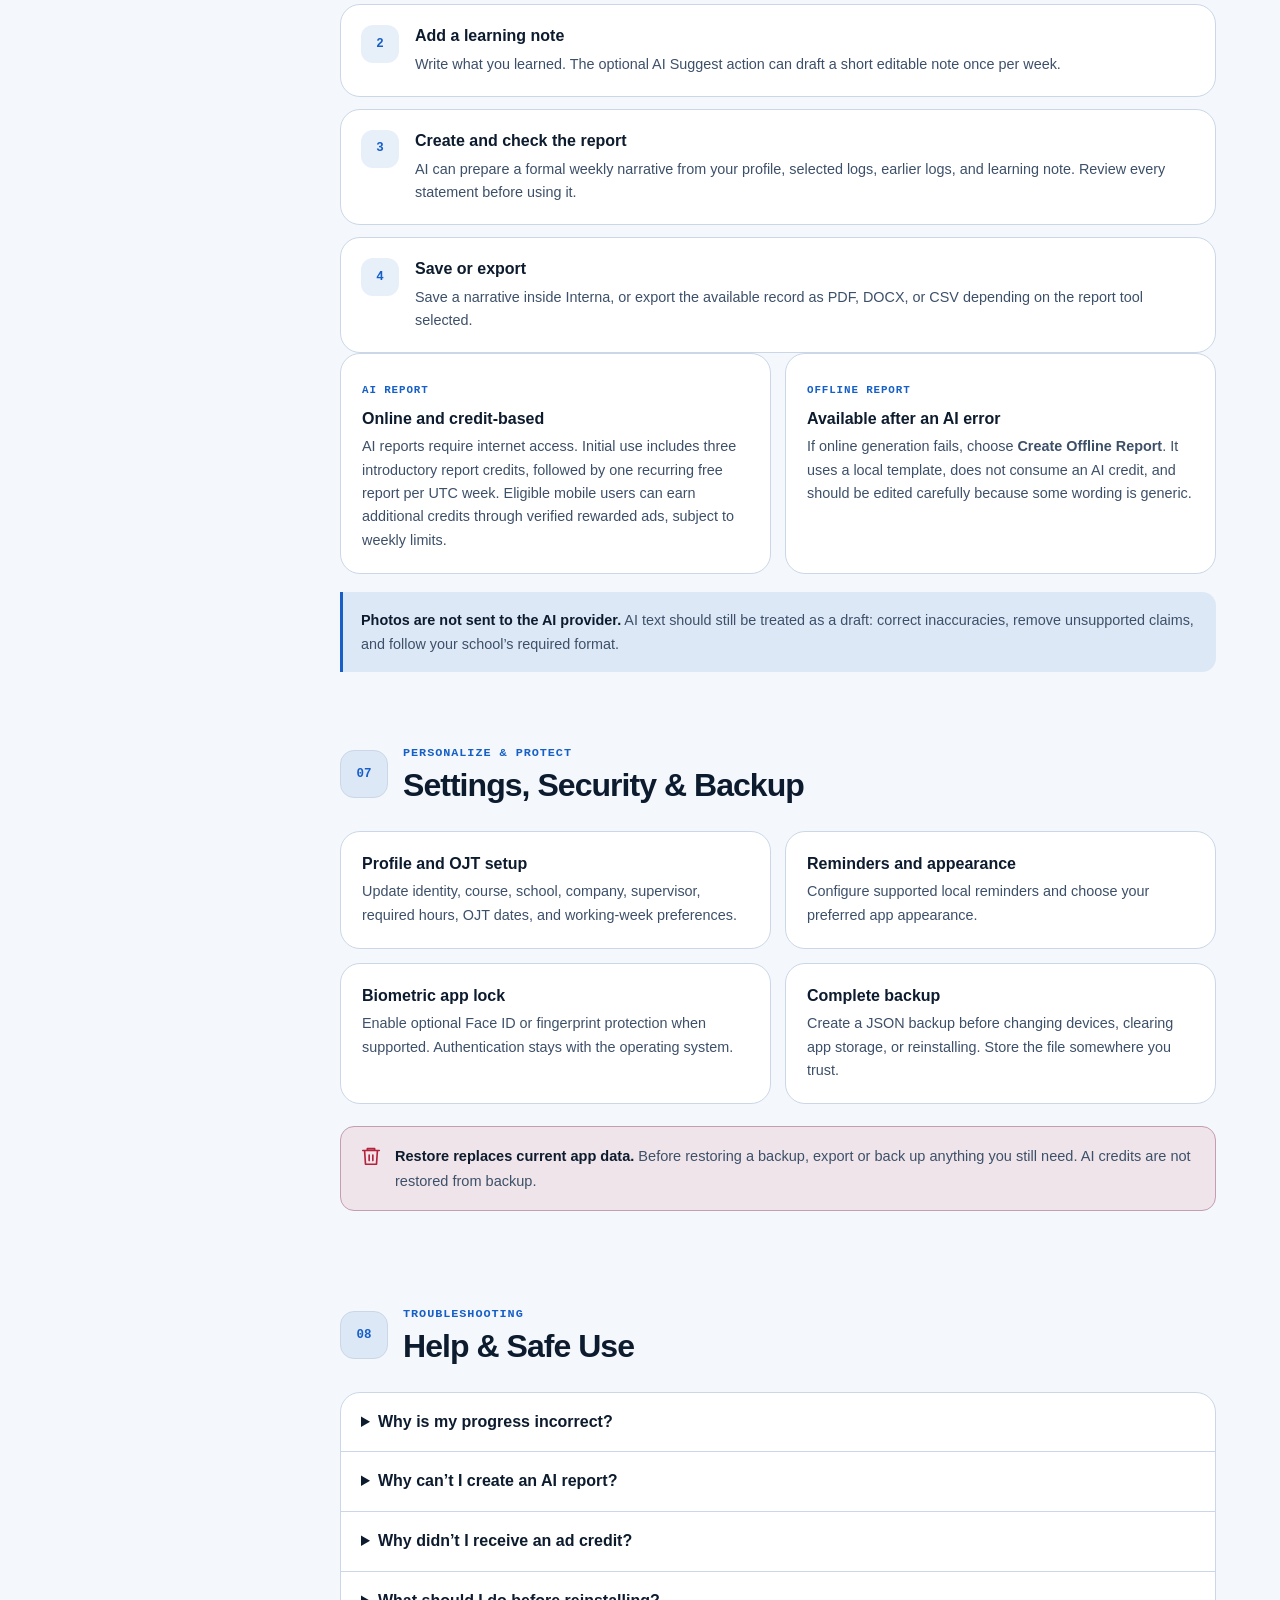
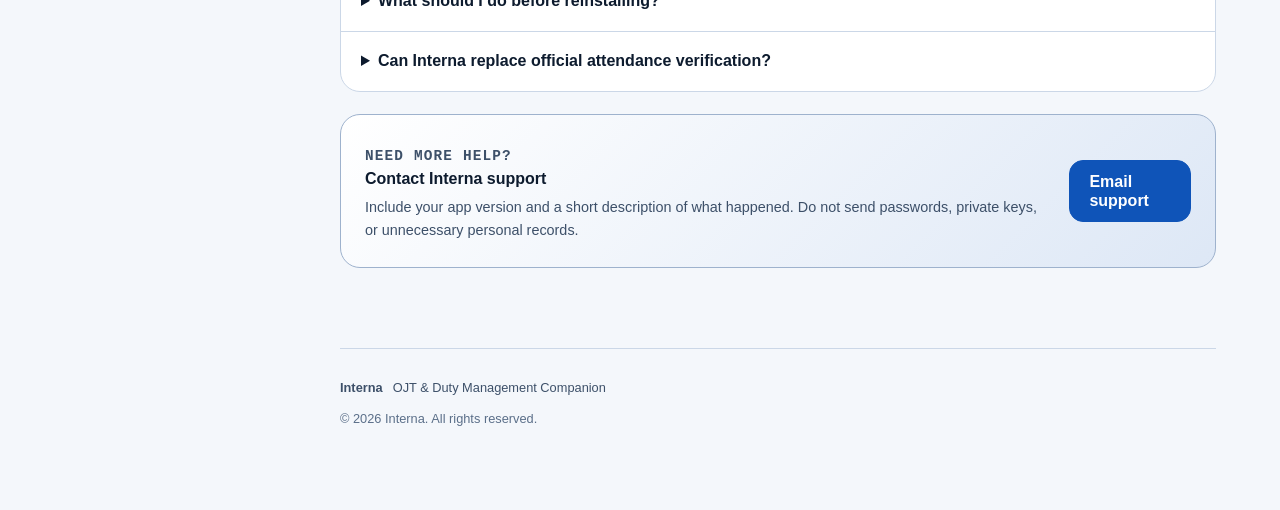
==== commit 7f4091b4: "Let Rin present the animated app phone" ====
--- a/manual.html
+++ b/manual.html
@@ -93,12 +93,15 @@
         <h1>User Manual</h1>
         <p class="page-description">Learn how to set up Interna, track duty hours, organize work evidence, and prepare records for submission.</p>
 
-        <figure class="page-mascot">
-          <div class="page-mascot-art">
-            <span class="page-mascot-halo" aria-hidden="true"></span>
-            <img src="./rin-mascot.png" alt="Rin, the Interna OJT guide" width="1024" height="1536">
+        <figure class="page-mascot" aria-label="Rin, the Interna OJT guide, holding the Interna app">
+          <div class="page-mascot-crop">
+            <img src="./rin-mascot.png" alt="" width="1024" height="1536">
           </div>
-          <figcaption><strong>Rin</strong><span>Interna OJT Guide</span></figcaption>
+          <div class="mascot-phone" aria-hidden="true">
+            <div class="mascot-phone-frame">
+              <img src="./app-dashboard.webp" alt="" width="852" height="1846">
+            </div>
+          </div>
         </figure>
       </header>
 
--- a/styles.css
+++ b/styles.css
@@ -413,64 +413,100 @@
 
 .page-header-with-mascot {
   position: relative;
-  min-height: 470px;
-  padding-right: clamp(210px, 21vw, 270px);
+  min-height: 430px;
+  padding-right: clamp(270px, 25vw, 330px);
 }
 
 .page-mascot {
   position: absolute;
-  top: 108px;
-  right: clamp(0px, 2vw, 30px);
-  width: clamp(170px, 16vw, 210px);
+  top: 116px;
+  right: clamp(4px, 2vw, 32px);
+  width: clamp(230px, 21vw, 280px);
+  height: 250px;
   margin: 0;
-  text-align: center;
-}
-
-.page-mascot-art {
+  isolation: isolate;
+}
+
+.page-mascot-crop {
   position: relative;
-  isolation: isolate;
-}
-
-.page-mascot-halo {
-  position: absolute;
-  top: 13%;
-  left: 50%;
-  width: 112%;
-  aspect-ratio: 1;
-  border: 1px solid color-mix(in srgb, var(--primary) 32%, transparent);
-  border-radius: 50%;
-  background: radial-gradient(circle, var(--primary-soft), transparent 68%);
-  transform: translateX(-50%);
-  z-index: -1;
-}
-
-.page-mascot img {
+  width: 100%;
+  height: 100%;
+  overflow: hidden;
+}
+
+.page-mascot-crop img {
   display: block;
   width: 100%;
   height: auto;
-  filter: drop-shadow(0 20px 26px rgba(0, 0, 0, 0.24));
-}
-
-.page-mascot figcaption {
+  filter: drop-shadow(0 18px 24px rgba(0, 0, 0, 0.25));
+}
+
+.mascot-phone {
+  position: absolute;
+  top: 8px;
+  right: -2px;
+  width: clamp(62px, 5.8vw, 76px);
+  aspect-ratio: 0.49;
+  filter: drop-shadow(10px 16px 18px rgba(0, 0, 0, 0.32));
+  perspective: 800px;
+  transform: rotateY(-18deg) rotateX(4deg) rotateZ(8deg);
+  transform-style: preserve-3d;
+  animation: mascot-phone-float 4.6s ease-in-out infinite;
+  z-index: 3;
+}
+
+.mascot-phone::before {
+  position: absolute;
+  inset: 4px -7px -7px 5px;
+  border-radius: 15px;
+  background: linear-gradient(145deg, #35475f, #060b13 70%);
+  box-shadow: 4px 7px 10px rgba(0, 0, 0, 0.28);
+  content: "";
+  transform: translateZ(-10px);
+  z-index: -1;
+}
+
+.mascot-phone-frame {
   position: relative;
-  display: inline-flex;
-  align-items: center;
-  gap: 7px;
-  min-height: 36px;
-  margin-top: -20px;
-  padding: 7px 12px;
-  border: 1px solid var(--border-strong);
+  overflow: hidden;
+  padding: 3px;
+  border: 1px solid #26364b;
+  border-radius: 15px;
+  background: linear-gradient(145deg, #2e4058, #03070c 72%);
+  box-shadow:
+    inset 1px 1px 1px rgba(255, 255, 255, 0.35),
+    inset -2px -2px 3px rgba(0, 0, 0, 0.7);
+}
+
+.mascot-phone-frame::before {
+  position: absolute;
+  top: 4px;
+  left: 50%;
+  width: 20px;
+  height: 3px;
   border-radius: 999px;
-  background: color-mix(in srgb, var(--bg-elevated) 92%, transparent);
-  box-shadow: 0 12px 30px rgba(0, 0, 0, 0.18);
-  backdrop-filter: blur(12px);
-  color: var(--text-secondary);
-  font-size: 0.72rem;
-  white-space: nowrap;
-}
-
-.page-mascot figcaption strong {
-  color: var(--primary);
+  background: #02050a;
+  content: "";
+  transform: translateX(-50%);
+  z-index: 2;
+}
+
+.mascot-phone-frame img {
+  display: block;
+  width: 100%;
+  height: auto;
+  border-radius: 11px;
+}
+
+@keyframes mascot-phone-float {
+  0%,
+  100% {
+    transform: translateY(0) rotateY(-18deg) rotateX(4deg) rotateZ(8deg);
+  }
+
+  50% {
+    transform: translateY(-7px) rotateY(-13deg) rotateX(2deg) rotateZ(5deg);
+  }
 }
 
 .meta-bar {
@@ -1626,7 +1662,8 @@
     position: relative;
     top: auto;
     right: auto;
-    width: 170px;
+    width: 220px;
+    height: 210px;
     margin: 26px 0 0 auto;
   }
 
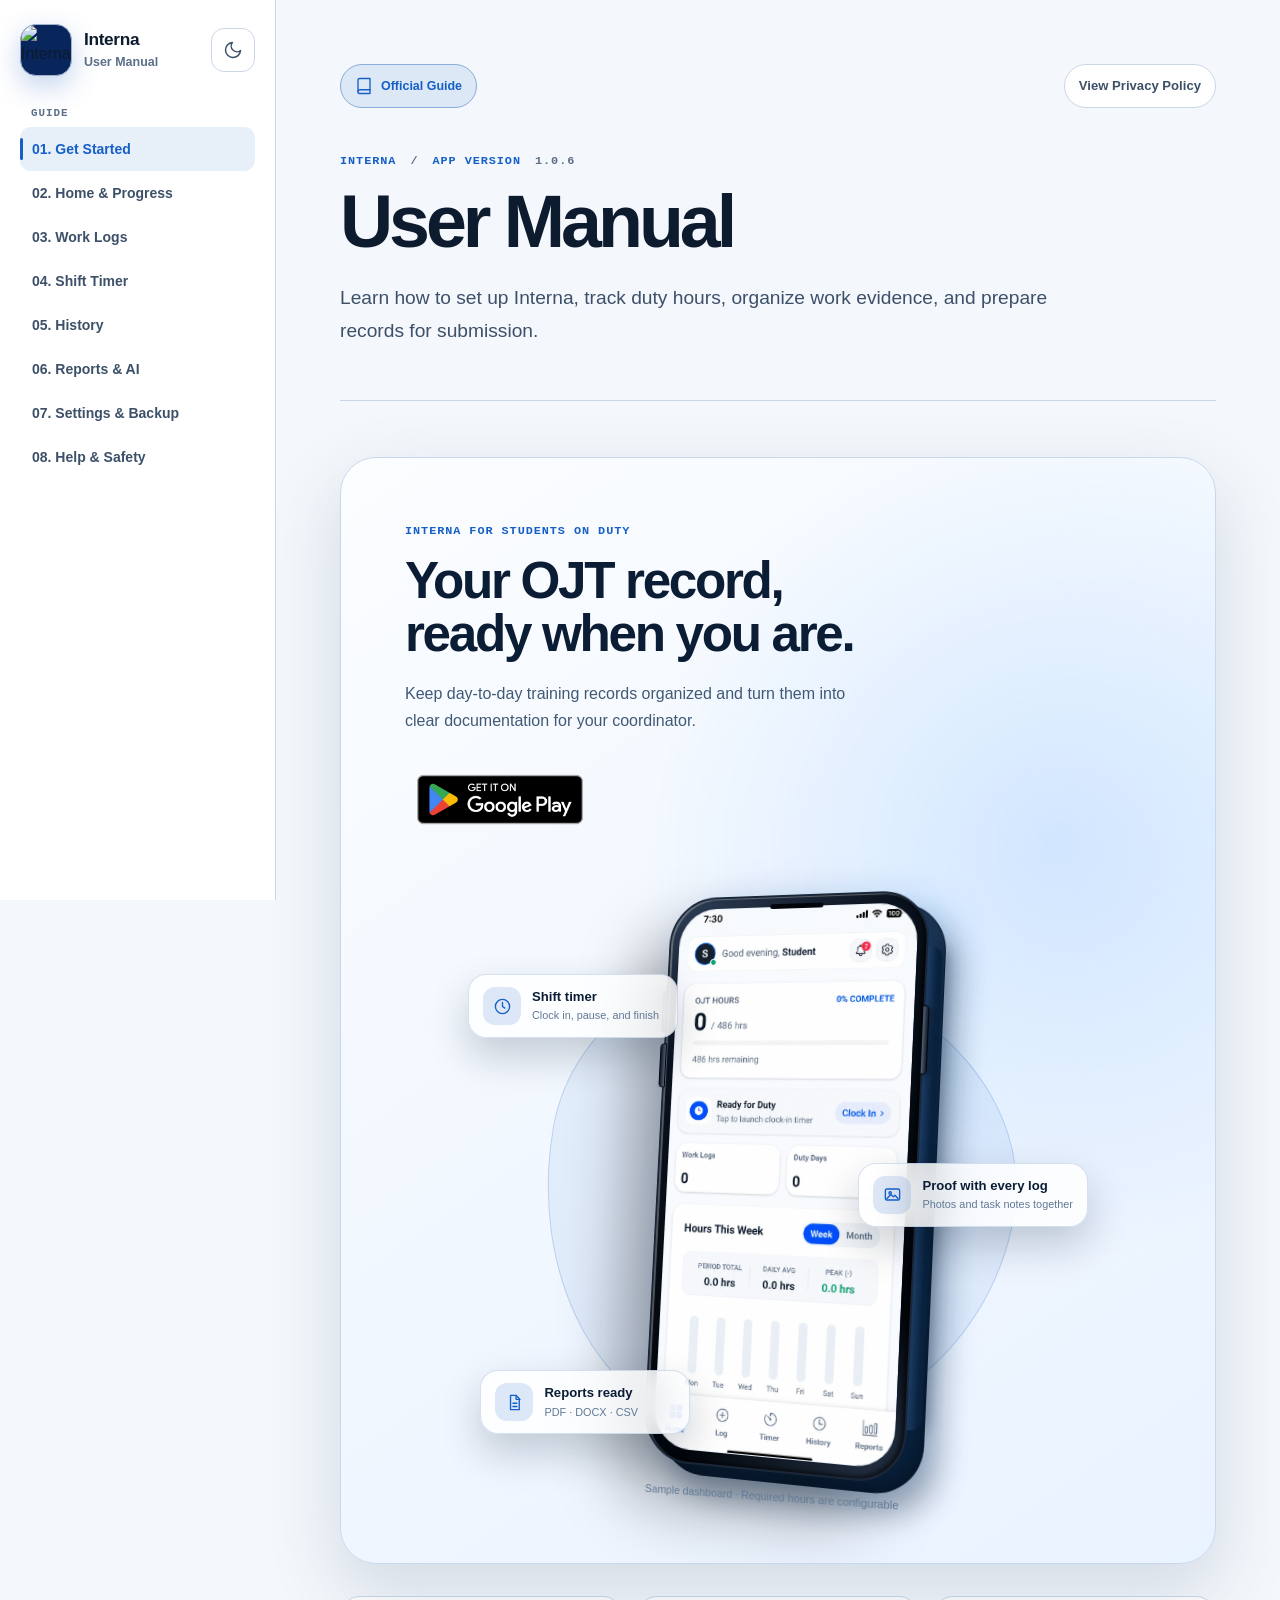
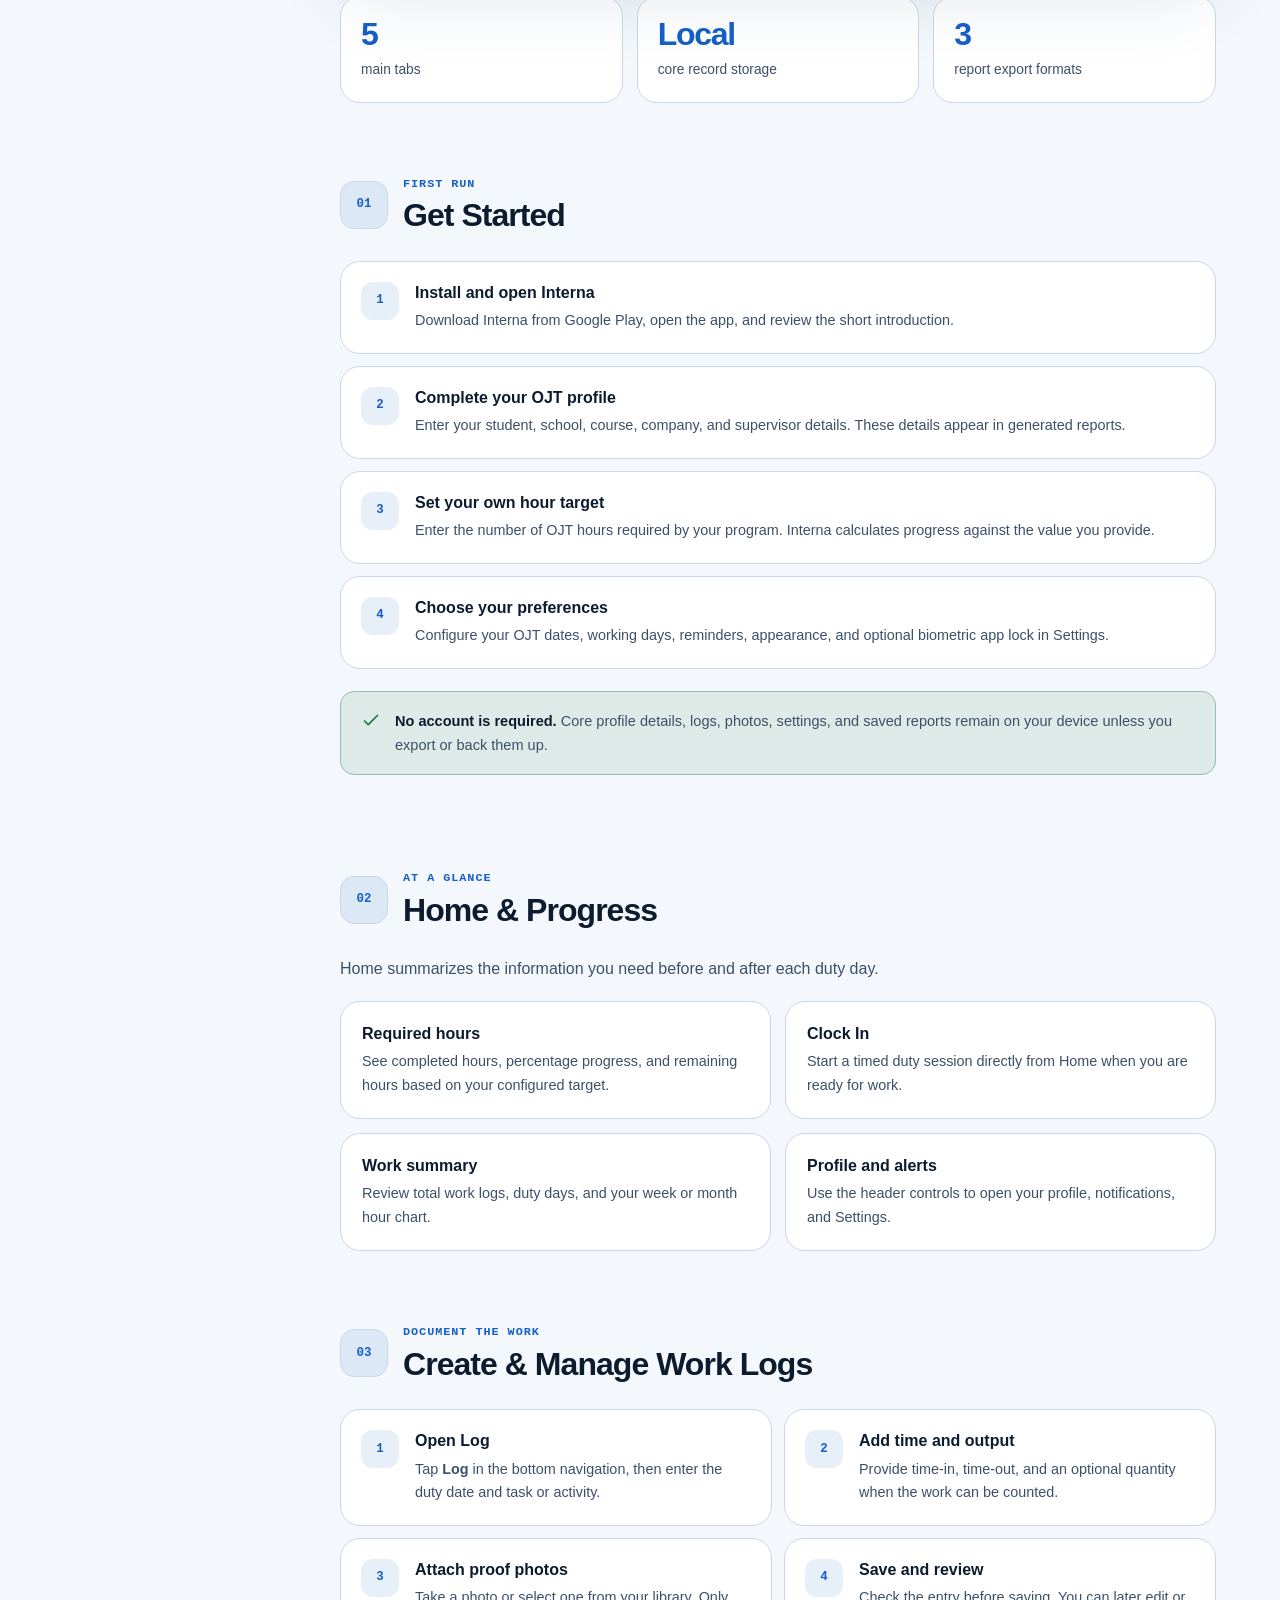
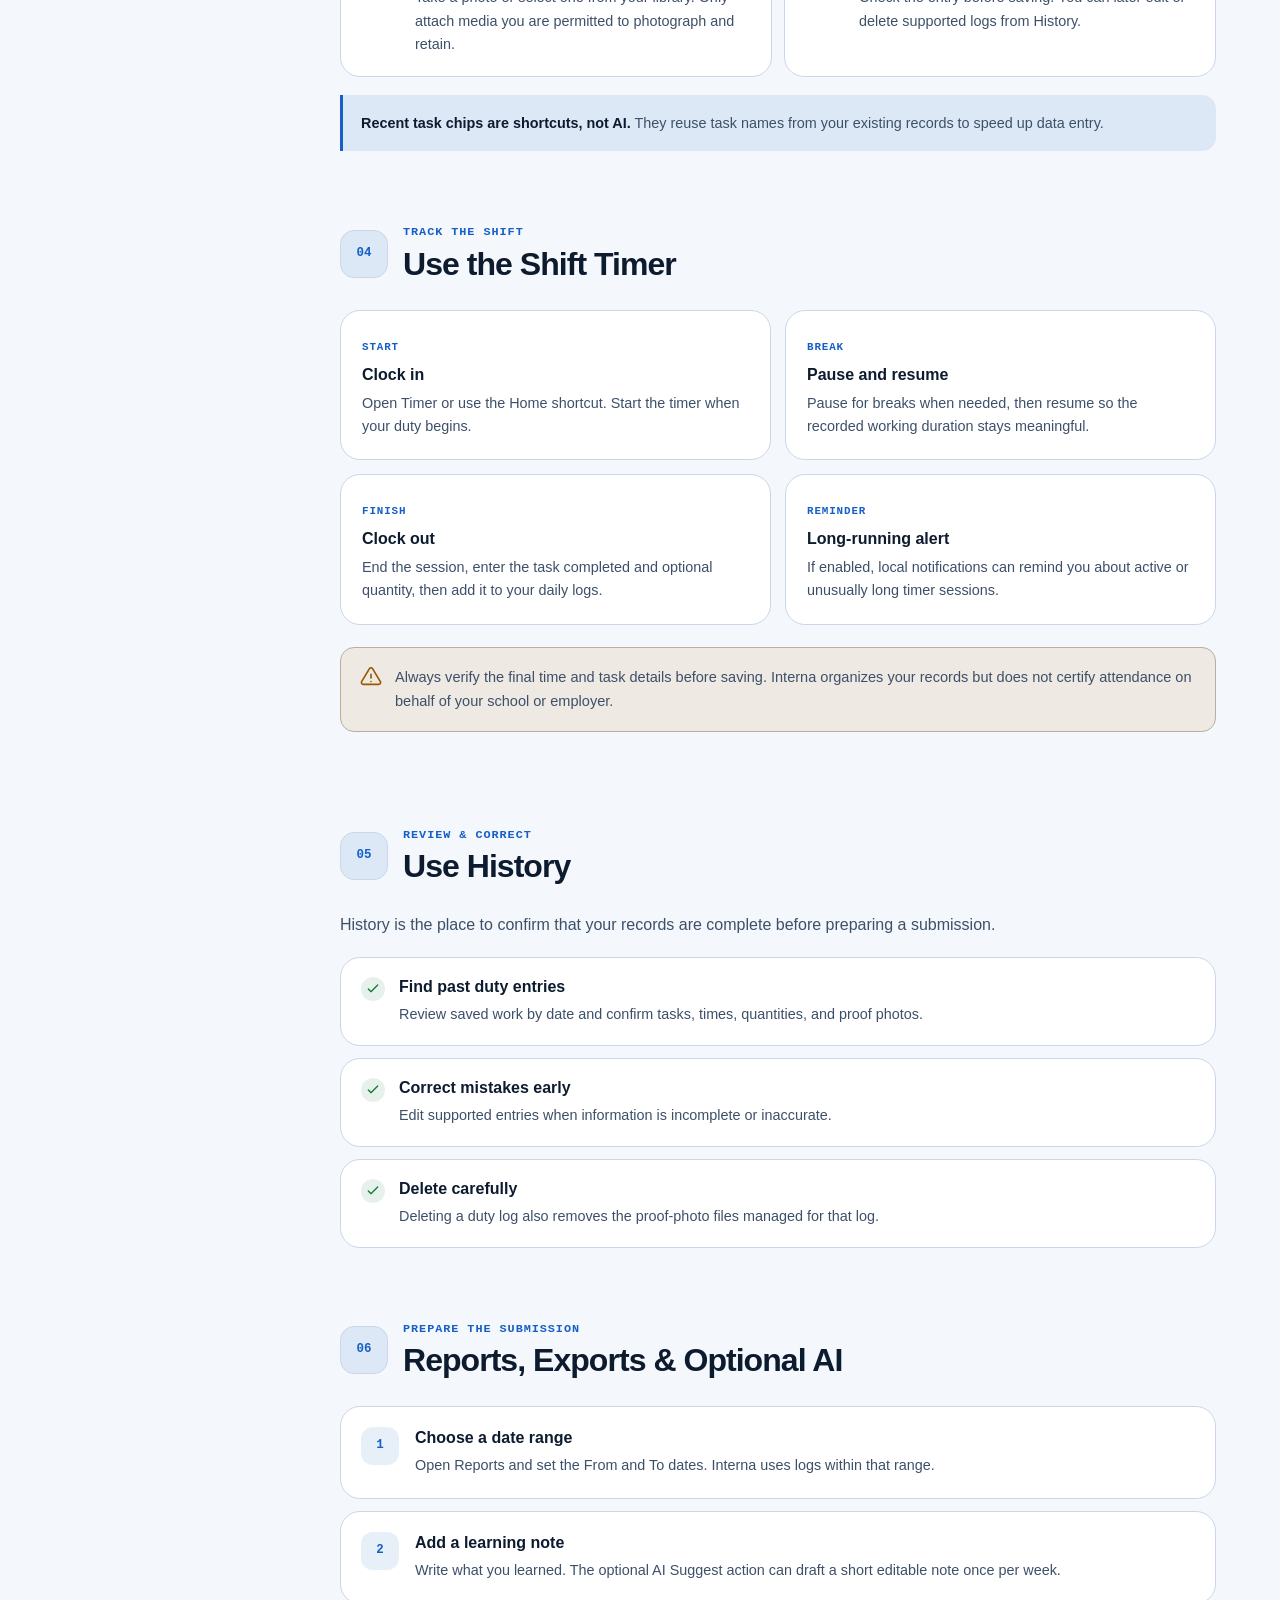
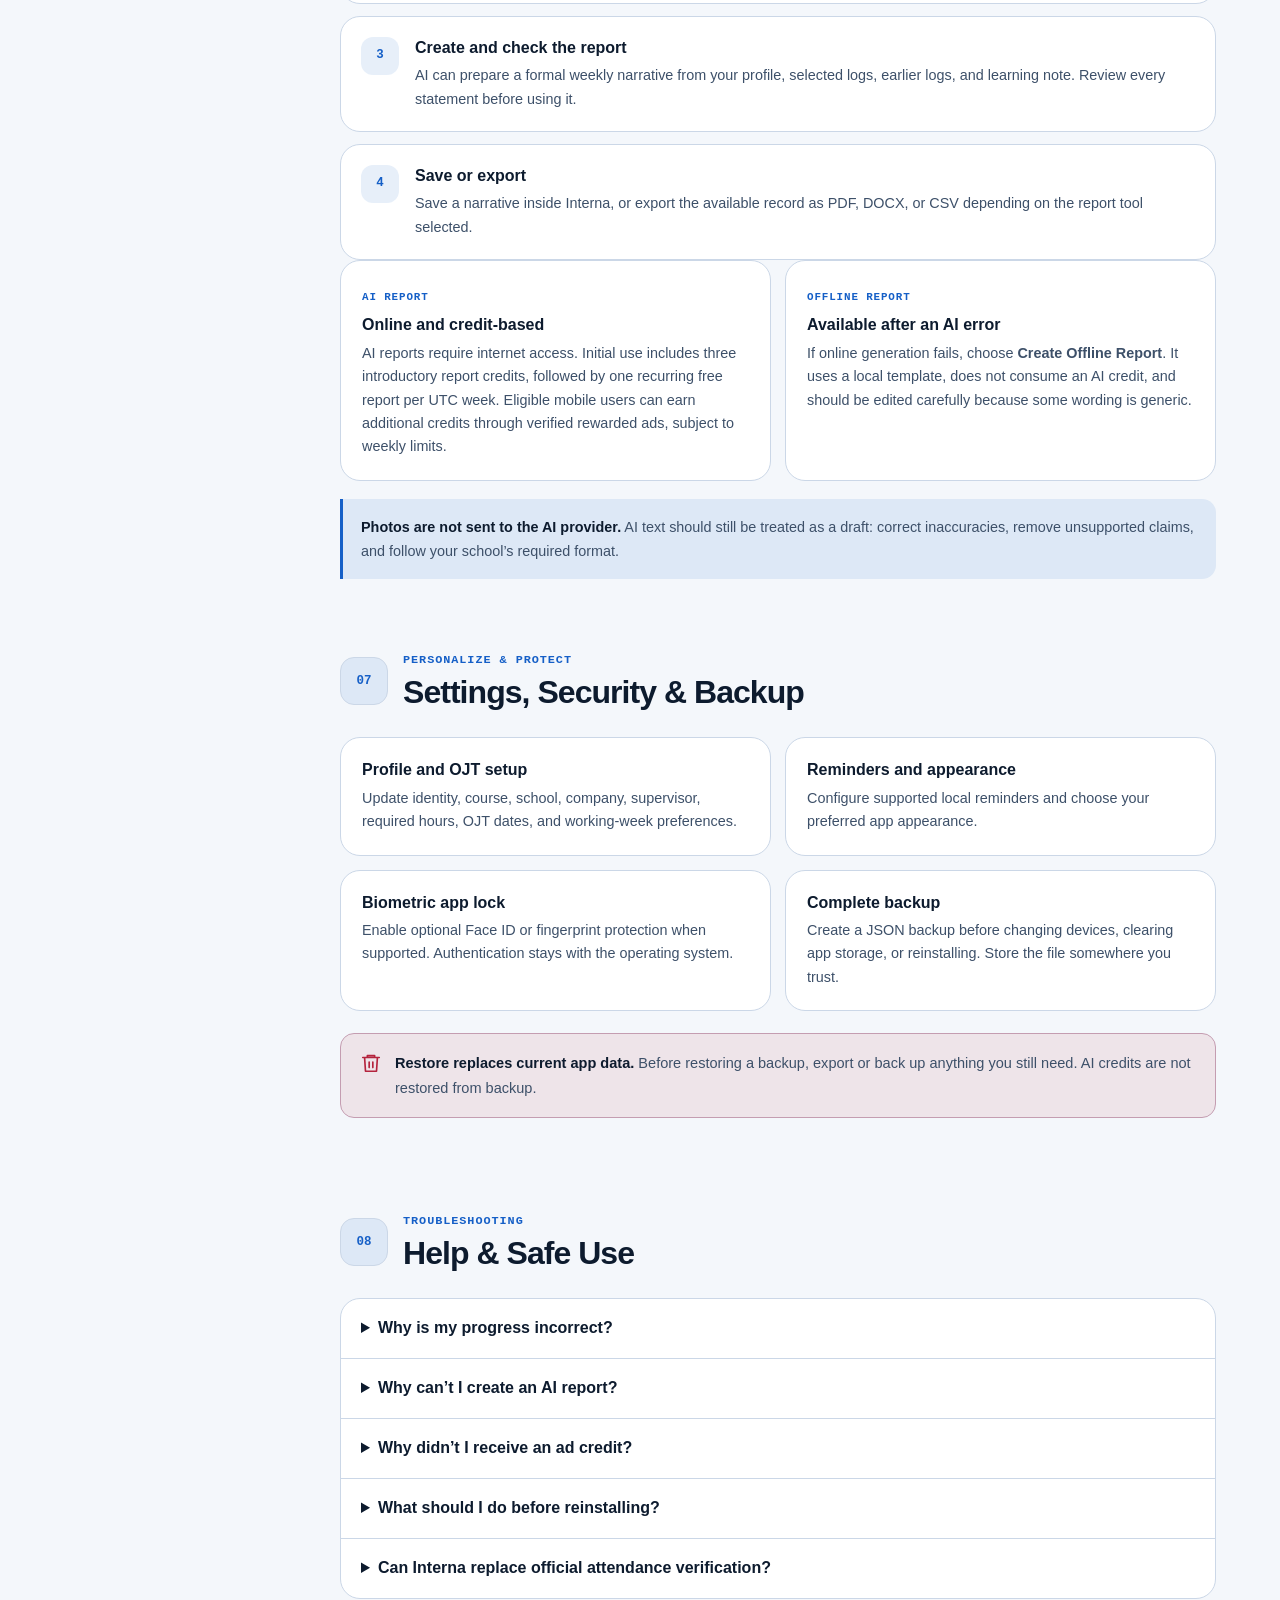
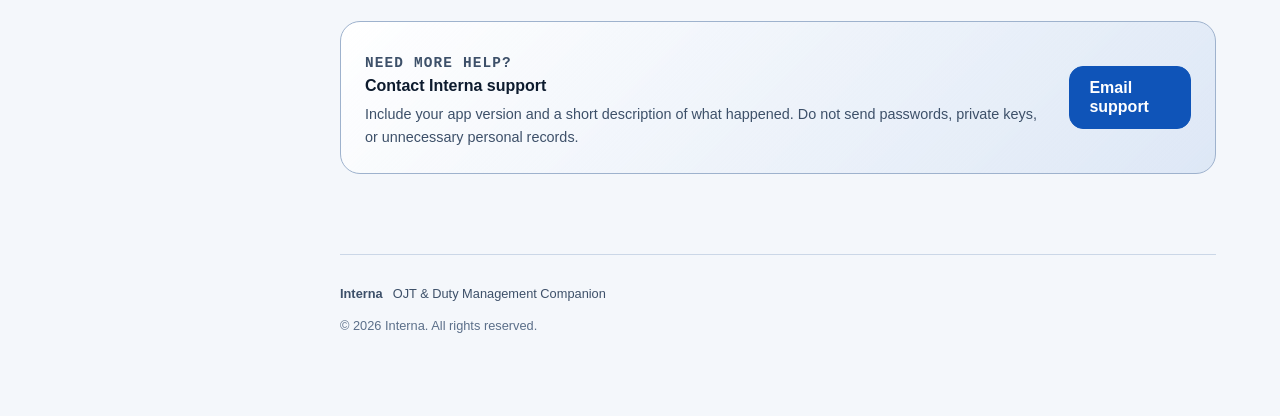
==== commit 50082aa1: "Remove mascot phone composition" ====
--- a/manual.html
+++ b/manual.html
@@ -80,7 +80,7 @@
     </aside>
 
     <main class="content-area" id="main-content" tabindex="-1">
-      <header class="page-header page-header-with-mascot manual-hero" id="top">
+      <header class="page-header manual-hero" id="top">
         <div class="page-header-top">
           <span class="policy-badge manual-badge">
             <svg viewBox="0 0 24 24" aria-hidden="true"><path d="M4 19.5A2.5 2.5 0 0 1 6.5 17H20"></path><path d="M6.5 2H20v20H6.5A2.5 2.5 0 0 1 4 19.5v-15A2.5 2.5 0 0 1 6.5 2Z"></path></svg>
@@ -93,16 +93,6 @@
         <h1>User Manual</h1>
         <p class="page-description">Learn how to set up Interna, track duty hours, organize work evidence, and prepare records for submission.</p>
 
-        <figure class="page-mascot" aria-label="Rin, the Interna OJT guide, holding the Interna app">
-          <div class="page-mascot-crop">
-            <img src="./rin-mascot.png" alt="" width="1024" height="1536">
-          </div>
-          <div class="mascot-phone" aria-hidden="true">
-            <div class="mascot-phone-frame">
-              <img src="./app-dashboard.webp" alt="" width="852" height="1846">
-            </div>
-          </div>
-        </figure>
       </header>
 
       <section id="download" class="app-showcase" aria-labelledby="manual-showcase-title">
--- a/styles.css
+++ b/styles.css
@@ -411,104 +411,6 @@
   line-height: 1.7;
 }
 
-.page-header-with-mascot {
-  position: relative;
-  min-height: 430px;
-  padding-right: clamp(270px, 25vw, 330px);
-}
-
-.page-mascot {
-  position: absolute;
-  top: 116px;
-  right: clamp(4px, 2vw, 32px);
-  width: clamp(230px, 21vw, 280px);
-  height: 250px;
-  margin: 0;
-  isolation: isolate;
-}
-
-.page-mascot-crop {
-  position: relative;
-  width: 100%;
-  height: 100%;
-  overflow: hidden;
-}
-
-.page-mascot-crop img {
-  display: block;
-  width: 100%;
-  height: auto;
-  filter: drop-shadow(0 18px 24px rgba(0, 0, 0, 0.25));
-}
-
-.mascot-phone {
-  position: absolute;
-  top: 8px;
-  right: -2px;
-  width: clamp(62px, 5.8vw, 76px);
-  aspect-ratio: 0.49;
-  filter: drop-shadow(10px 16px 18px rgba(0, 0, 0, 0.32));
-  perspective: 800px;
-  transform: rotateY(-18deg) rotateX(4deg) rotateZ(8deg);
-  transform-style: preserve-3d;
-  animation: mascot-phone-float 4.6s ease-in-out infinite;
-  z-index: 3;
-}
-
-.mascot-phone::before {
-  position: absolute;
-  inset: 4px -7px -7px 5px;
-  border-radius: 15px;
-  background: linear-gradient(145deg, #35475f, #060b13 70%);
-  box-shadow: 4px 7px 10px rgba(0, 0, 0, 0.28);
-  content: "";
-  transform: translateZ(-10px);
-  z-index: -1;
-}
-
-.mascot-phone-frame {
-  position: relative;
-  overflow: hidden;
-  padding: 3px;
-  border: 1px solid #26364b;
-  border-radius: 15px;
-  background: linear-gradient(145deg, #2e4058, #03070c 72%);
-  box-shadow:
-    inset 1px 1px 1px rgba(255, 255, 255, 0.35),
-    inset -2px -2px 3px rgba(0, 0, 0, 0.7);
-}
-
-.mascot-phone-frame::before {
-  position: absolute;
-  top: 4px;
-  left: 50%;
-  width: 20px;
-  height: 3px;
-  border-radius: 999px;
-  background: #02050a;
-  content: "";
-  transform: translateX(-50%);
-  z-index: 2;
-}
-
-.mascot-phone-frame img {
-  display: block;
-  width: 100%;
-  height: auto;
-  border-radius: 11px;
-}
-
-@keyframes mascot-phone-float {
-  0%,
-  100% {
-    transform: translateY(0) rotateY(-18deg) rotateX(4deg) rotateZ(8deg);
-  }
-
-  50% {
-    transform: translateY(-7px) rotateY(-13deg) rotateX(2deg) rotateZ(5deg);
-  }
-}
-
 .meta-bar {
   flex-wrap: wrap;
   gap: 10px;
@@ -1653,20 +1555,6 @@
     padding: 48px 28px 64px;
   }
 
-  .page-header-with-mascot {
-    min-height: 0;
-    padding-right: 0;
-  }
-
-  .page-mascot {
-    position: relative;
-    top: auto;
-    right: auto;
-    width: 220px;
-    height: 210px;
-    margin: 26px 0 0 auto;
-  }
-
   .doc-section,
   .page-header {
     scroll-margin-top: 120px;
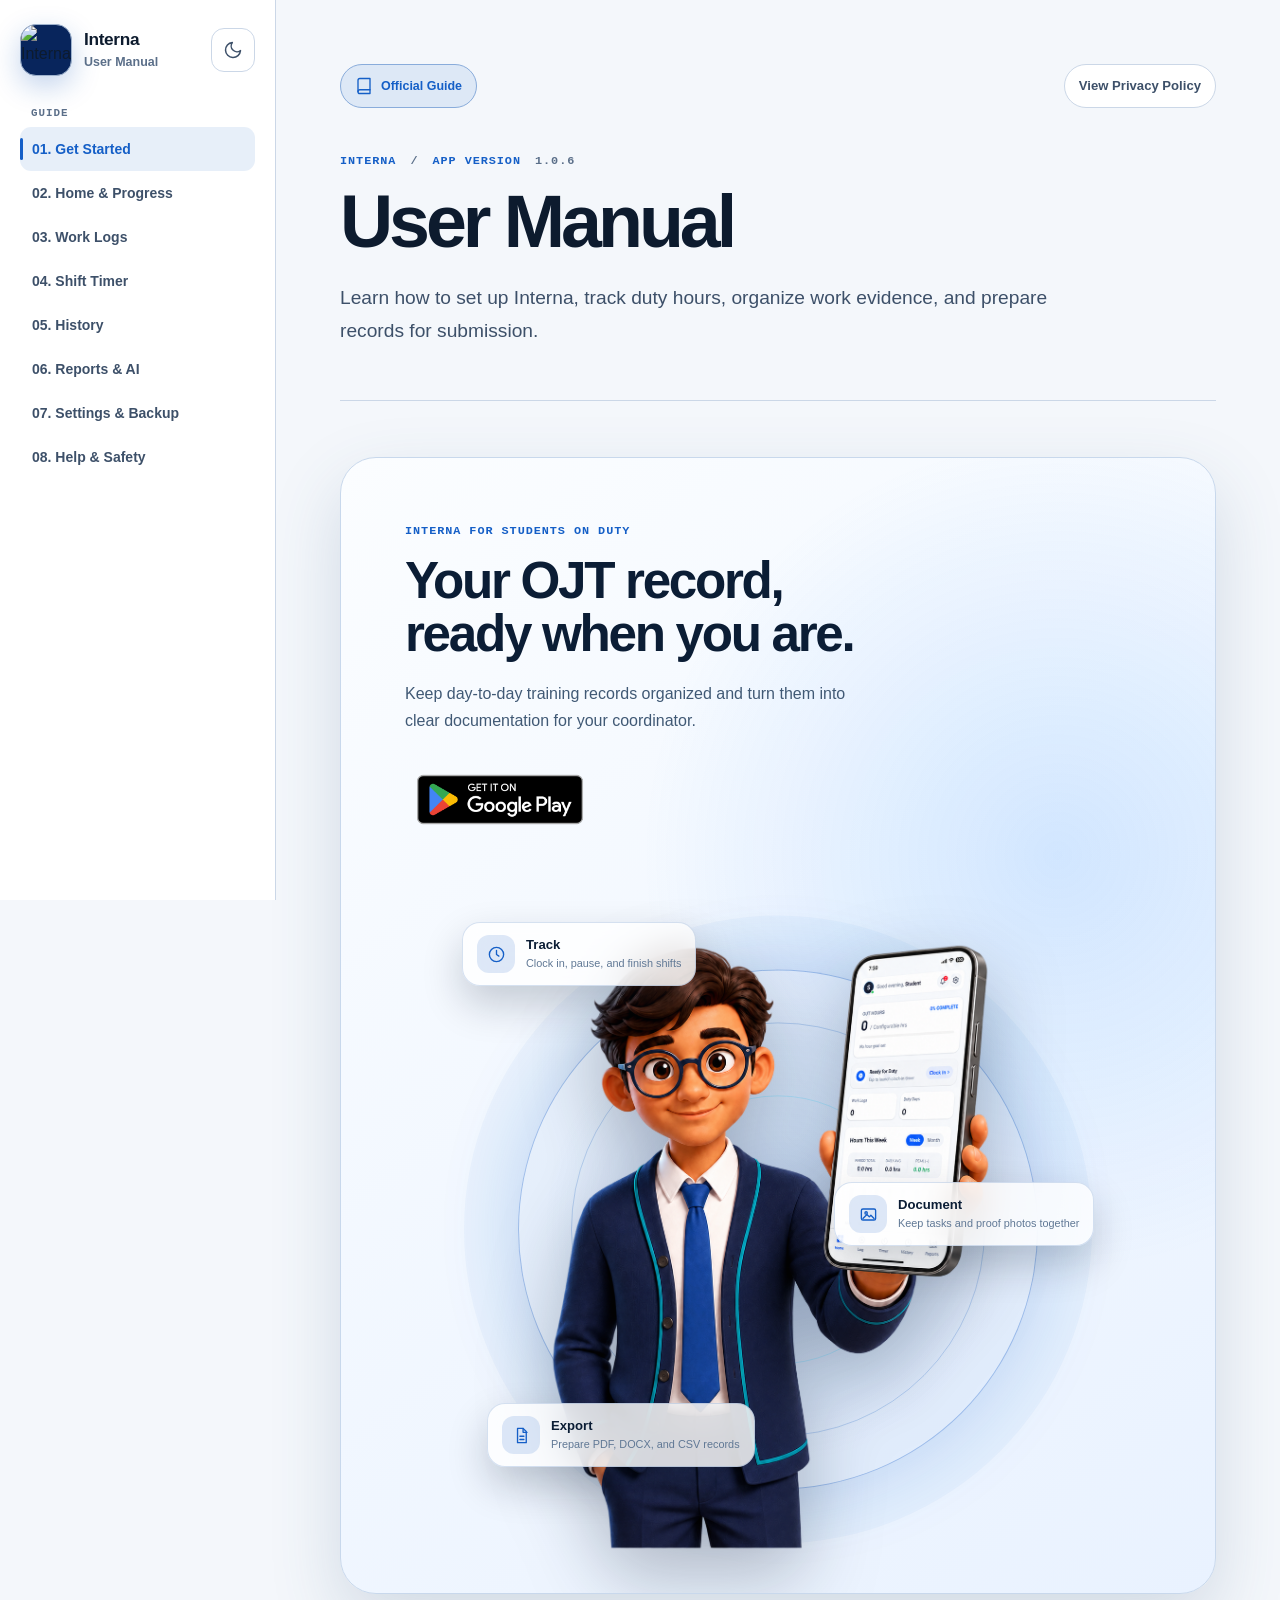
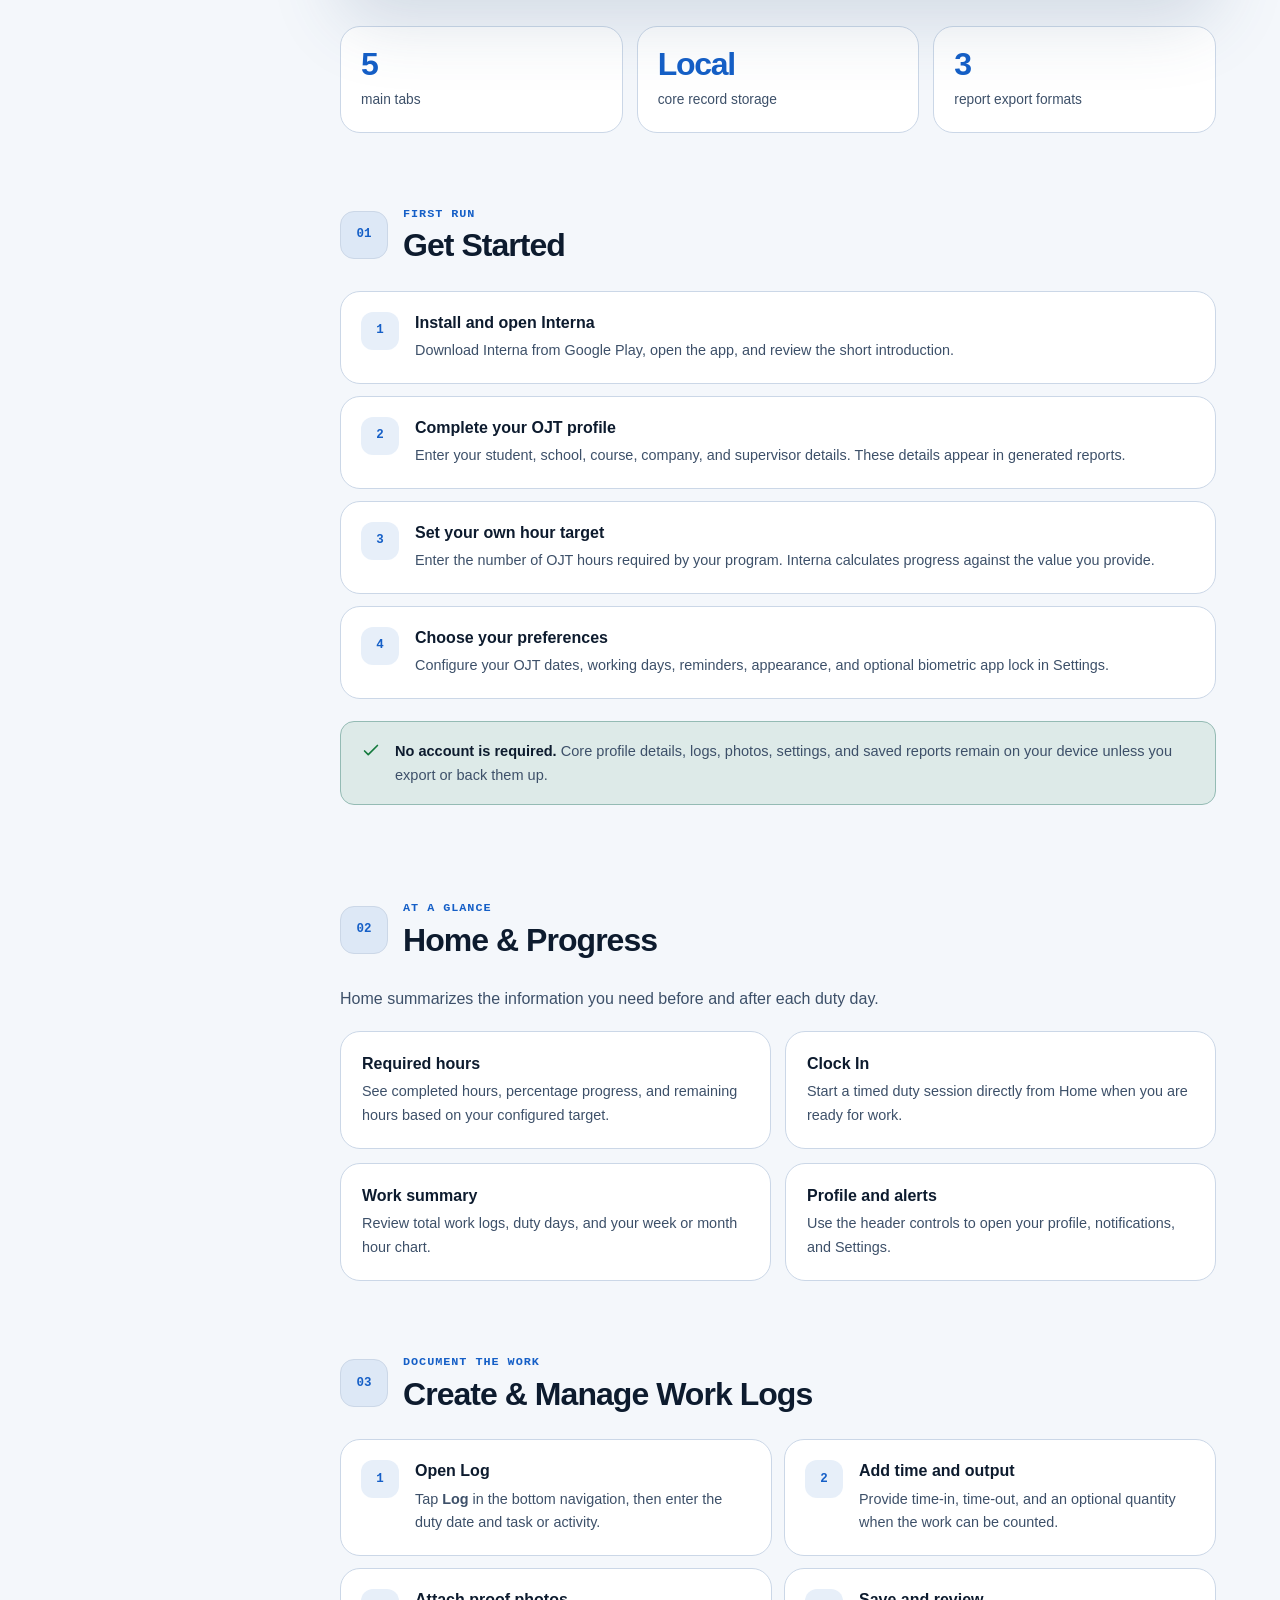
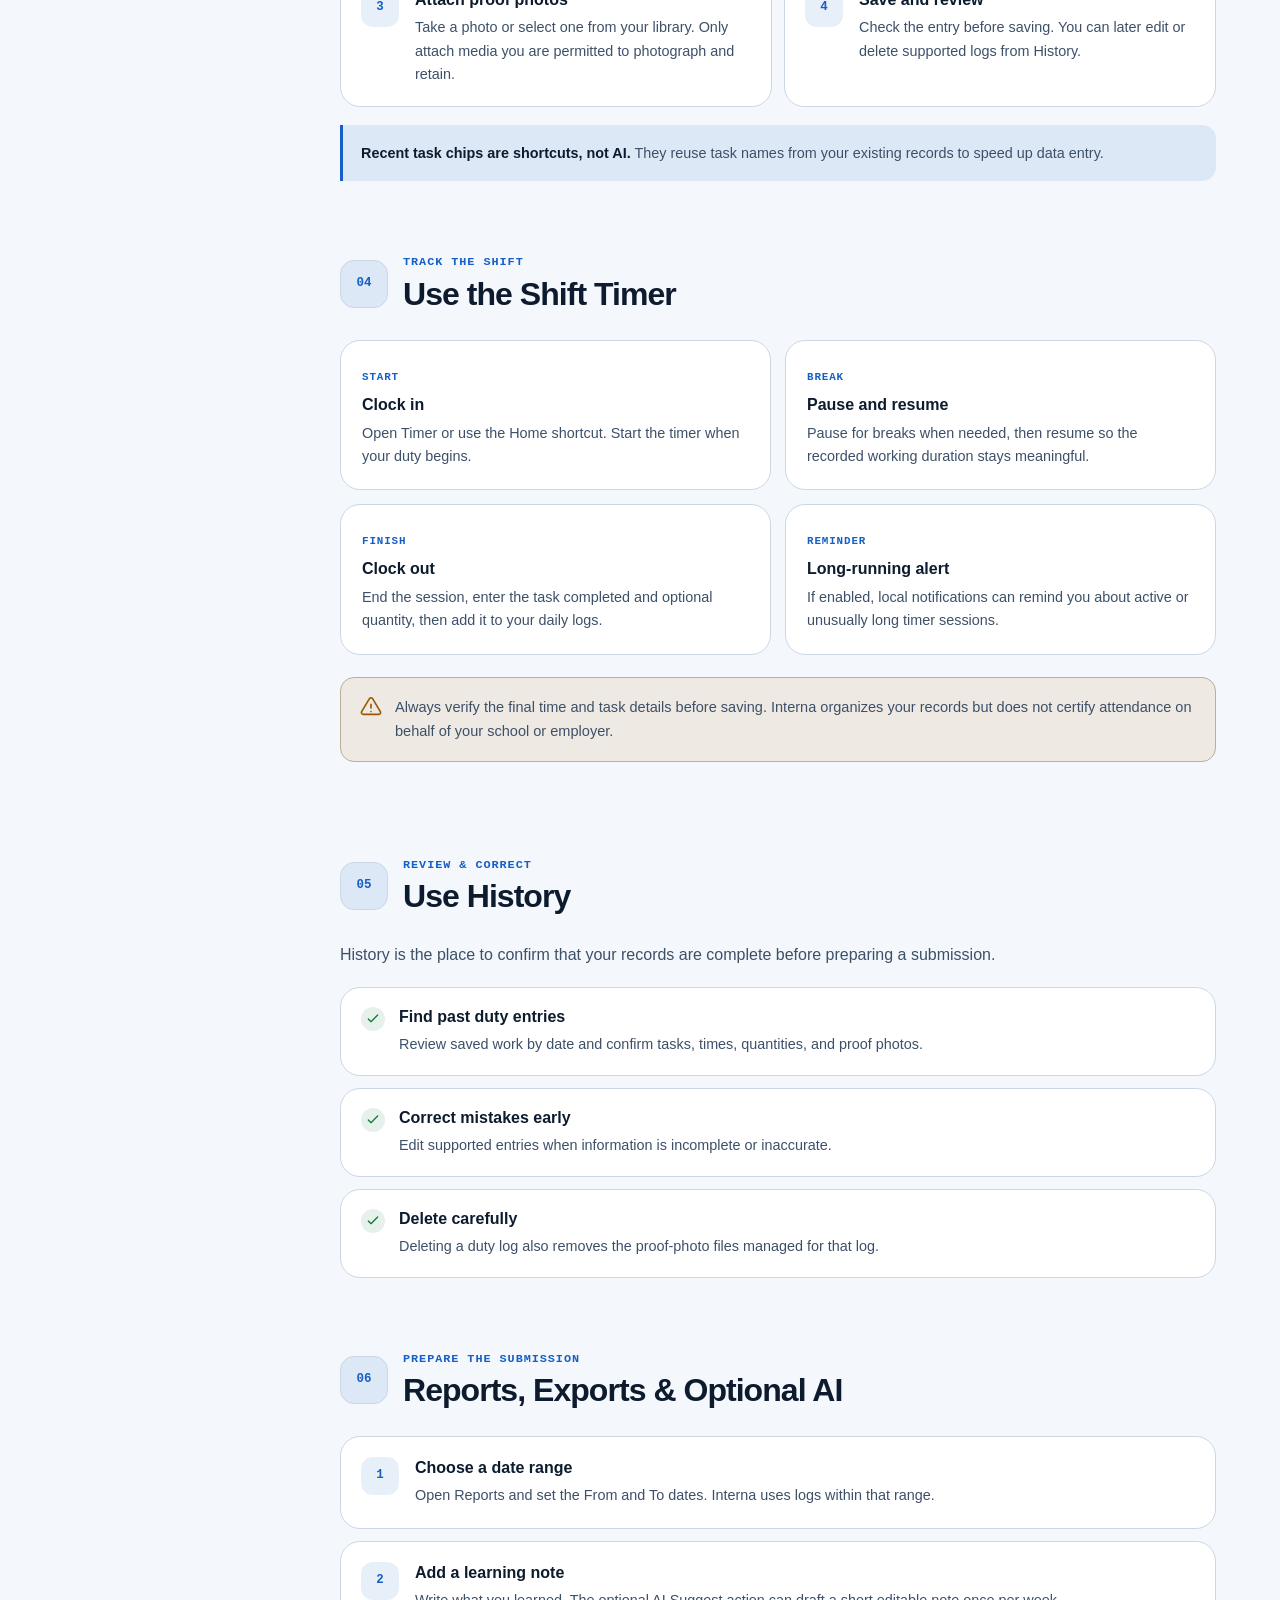
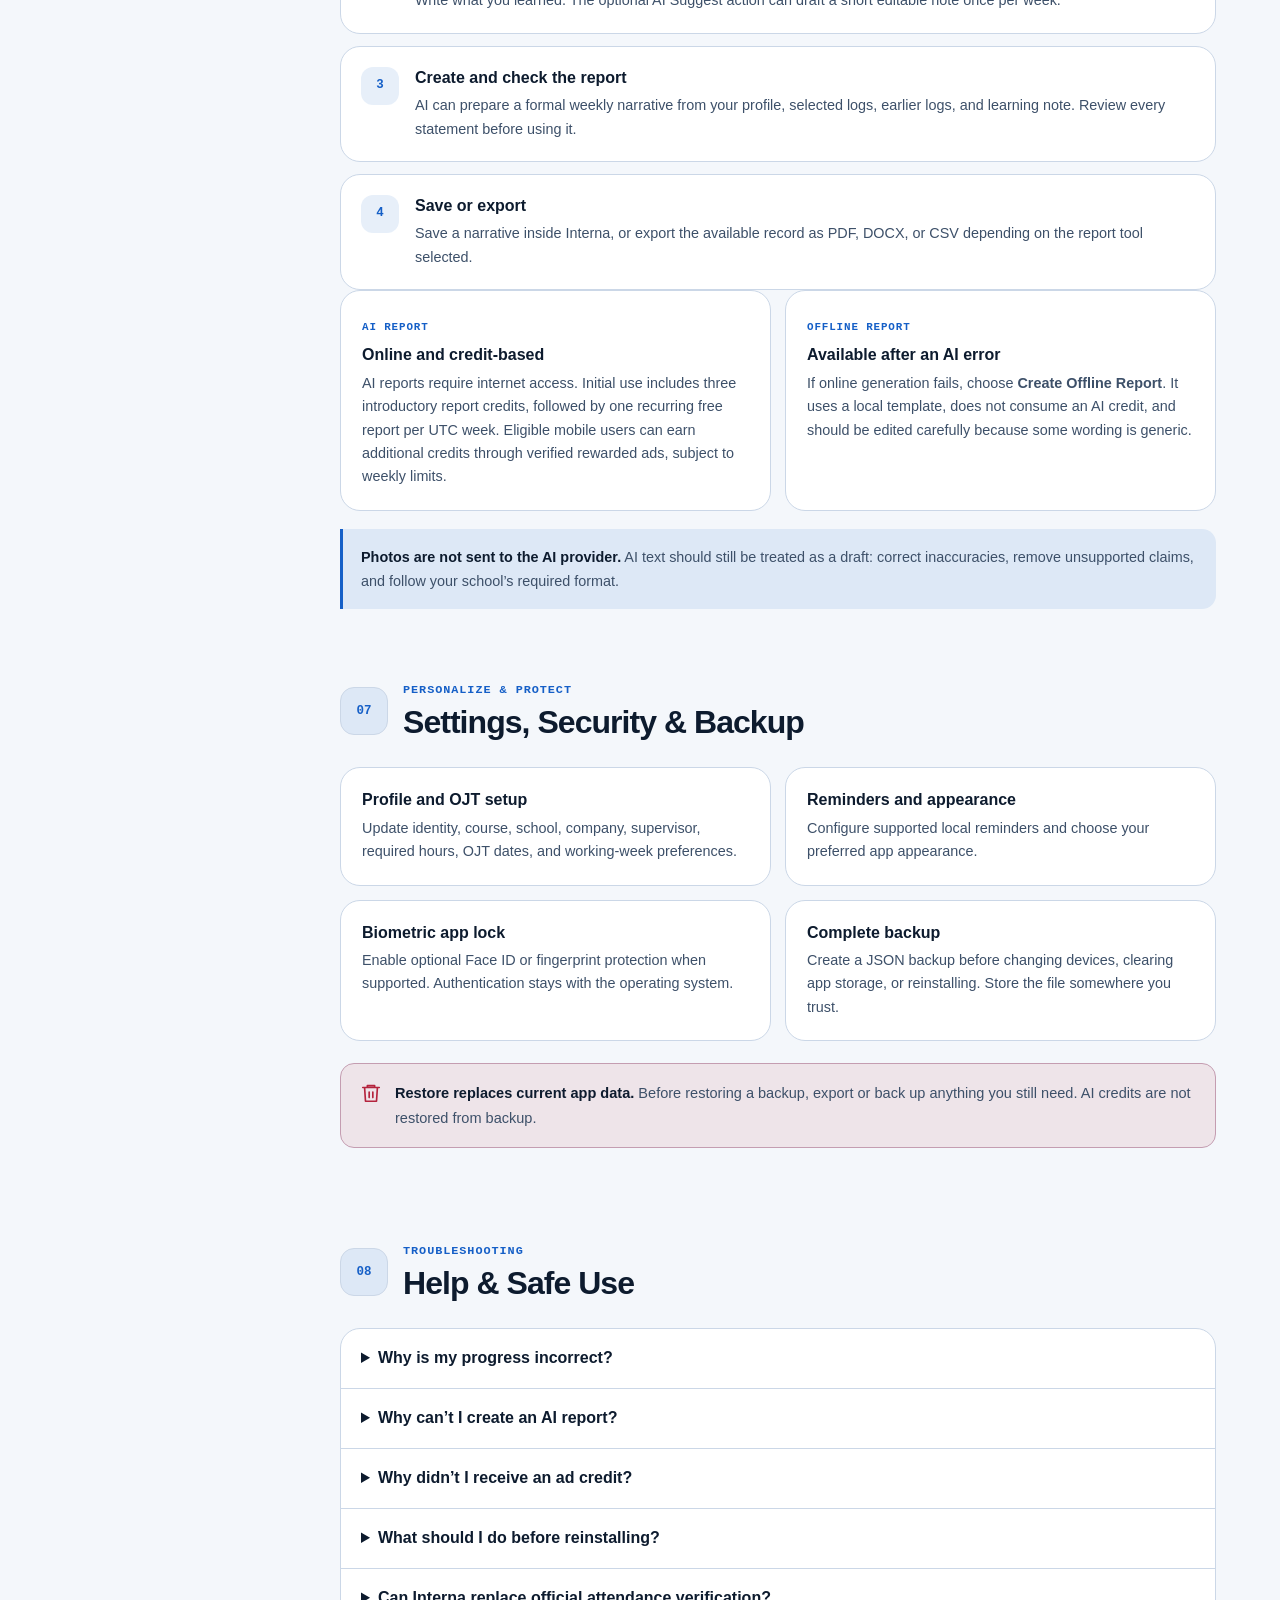
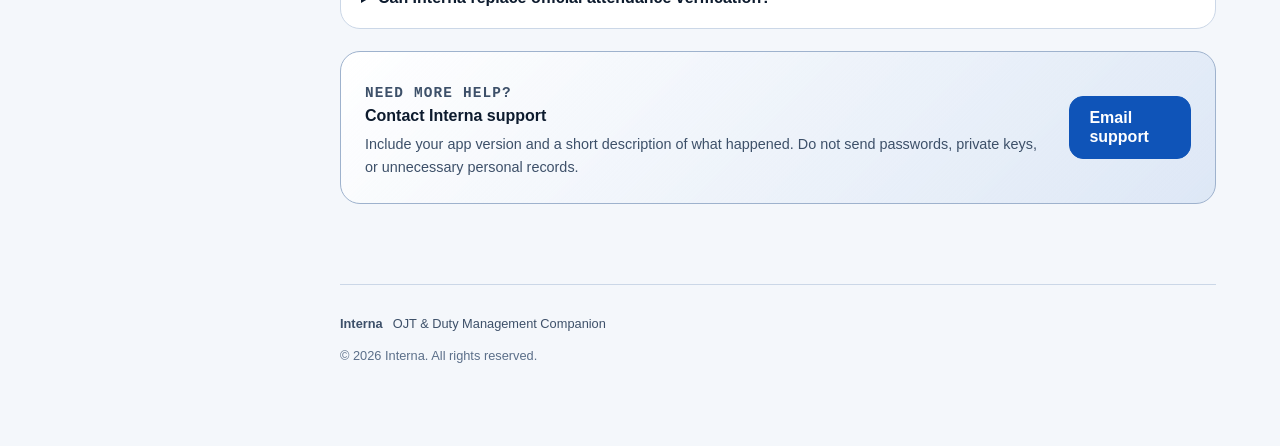
==== commit e3983d58: "Feature Rin in the manual showcase" ====
--- a/manual.html
+++ b/manual.html
@@ -118,36 +118,30 @@
               <span class="showcase-card-icon" aria-hidden="true">
                 <svg viewBox="0 0 24 24"><circle cx="12" cy="12" r="9"></circle><path d="M12 7v5l3 2"></path></svg>
               </span>
-              <span><strong>Shift timer</strong><small>Clock in, pause, and finish</small></span>
+              <span><strong>Track</strong><small>Clock in, pause, and finish shifts</small></span>
             </li>
             <li class="showcase-feature-card feature-card-proof">
               <span class="showcase-card-icon" aria-hidden="true">
                 <svg viewBox="0 0 24 24"><rect x="3" y="5" width="18" height="14" rx="2"></rect><circle cx="9" cy="10" r="1.5"></circle><path d="m5 17 5-5 3 3 2-2 4 4"></path></svg>
               </span>
-              <span><strong>Proof with every log</strong><small>Photos and task notes together</small></span>
+              <span><strong>Document</strong><small>Keep tasks and proof photos together</small></span>
             </li>
             <li class="showcase-feature-card feature-card-reports">
               <span class="showcase-card-icon" aria-hidden="true">
                 <svg viewBox="0 0 24 24"><path d="M7 3h7l4 4v14H7z"></path><path d="M14 3v5h5M10 13h5M10 17h5"></path></svg>
               </span>
-              <span><strong>Reports ready</strong><small>PDF · DOCX · CSV</small></span>
+              <span><strong>Export</strong><small>Prepare PDF, DOCX, and CSV records</small></span>
             </li>
           </ul>
-          <figure class="dashboard-phone">
-            <div class="dashboard-phone-frame">
-              <div class="dashboard-screen">
-                <img
-                  src="./app-dashboard.webp"
-                  alt="Example Interna dashboard showing configurable OJT progress, clock-in, work logs, and weekly hours"
-                  width="852"
-                  height="1846"
-                  loading="lazy"
-                  decoding="async"
-                >
-              </div>
-              <span class="phone-volume" aria-hidden="true"></span>
-            </div>
-            <figcaption>Sample dashboard · Required hours are configurable</figcaption>
+          <figure class="showcase-mascot">
+            <img
+              src="./rin-app-guide.png"
+              alt="Rin, the Interna guide, holding a phone that displays the Interna OJT dashboard"
+              width="1055"
+              height="1491"
+              loading="lazy"
+              decoding="async"
+            >
           </figure>
         </div>
       </section>
--- a/styles.css
+++ b/styles.css
@@ -761,8 +761,7 @@
 
 .showcase-visual {
   position: relative;
-  min-height: 590px;
-  perspective: 1300px;
+  min-height: 620px;
   z-index: 2;
 }
 
@@ -770,147 +769,48 @@
   position: absolute;
   top: 50%;
   left: 50%;
-  width: min(470px, 88%);
+  width: min(520px, 90%);
   aspect-ratio: 1;
-  border: 1px solid color-mix(in srgb, var(--primary) 20%, transparent);
-  border-radius: 46% 54% 55% 45% / 42% 44% 56% 58%;
-  background: color-mix(in srgb, var(--primary) 7%, transparent);
-  transform: translate(-50%, -50%) rotate(10deg);
-}
-
-.dashboard-phone {
+  border: 1px solid color-mix(in srgb, var(--primary) 34%, transparent);
+  border-radius: 50%;
+  background:
+    radial-gradient(circle, color-mix(in srgb, var(--primary) 16%, transparent), transparent 64%),
+    color-mix(in srgb, var(--primary) 5%, transparent);
+  box-shadow:
+    0 0 0 54px color-mix(in srgb, var(--primary) 4%, transparent),
+    0 0 80px color-mix(in srgb, var(--primary) 20%, transparent);
+  transform: translate(-50%, -48%);
+}
+
+.showcase-halo::before,
+.showcase-halo::after {
+  position: absolute;
+  border: 1px solid color-mix(in srgb, var(--primary) 21%, transparent);
+  border-radius: 50%;
+  content: "";
+  inset: 10%;
+}
+
+.showcase-halo::after {
+  border-color: color-mix(in srgb, #49d8ff 26%, transparent);
+  inset: 24%;
+}
+
+.showcase-mascot {
   position: absolute;
   top: 50%;
   left: 50%;
-  width: min(272px, 70vw);
+  width: min(500px, 92%);
   margin: 0;
-  transform: translate(-48%, -54%) rotateY(-17deg) rotateX(3deg) rotateZ(2deg);
-  transform-style: preserve-3d;
-  animation: showcase-phone-float 5.5s ease-in-out infinite;
+  filter: drop-shadow(0 28px 38px rgba(3, 17, 40, 0.28));
+  transform: translate(-50%, -49%);
   z-index: 2;
 }
 
-.dashboard-phone::before,
-.dashboard-phone::after {
-  position: absolute;
-  content: "";
-  pointer-events: none;
-}
-
-.dashboard-phone::before {
-  inset: 7px -14px -14px 9px;
-  border: 1px solid rgba(8, 15, 27, 0.9);
-  border-radius: 50px;
-  background: linear-gradient(145deg, #34445c 0%, #111b2b 38%, #03070d 100%);
-  box-shadow: 12px 18px 30px rgba(0, 0, 0, 0.3);
-  transform: translateZ(-20px);
-  z-index: -2;
-}
-
-.dashboard-phone::after {
-  top: 54px;
-  right: -13px;
-  bottom: 52px;
-  width: 17px;
-  border-radius: 0 12px 12px 0;
-  background: linear-gradient(90deg, #26364d, #07101d 72%);
-  box-shadow: 6px 2px 14px rgba(0, 0, 0, 0.28);
-  transform: translateZ(-8px);
-  z-index: -1;
-}
-
-.dashboard-phone-frame {
-  position: relative;
-  overflow: visible;
-  padding: 10px 9px 12px;
-  border: 2px solid #1a2739;
-  border-radius: 49px;
-  background: linear-gradient(145deg, #2f4058 0%, #0a121e 22%, #02050a 78%, #27364b 100%);
-  box-shadow:
-    -32px 38px 68px rgba(0, 0, 0, 0.34),
-    20px 14px 44px rgba(24, 135, 255, 0.24),
-    inset 2px 1px 1px rgba(255, 255, 255, 0.32),
-    inset -3px -2px 5px rgba(0, 0, 0, 0.7);
-  transform-style: preserve-3d;
-}
-
-.dashboard-phone-frame::before {
-  position: absolute;
-  top: 7px;
-  left: 50%;
-  width: 56px;
-  height: 5px;
-  border-radius: 999px;
-  background: #02050a;
-  box-shadow: 0 1px 0 rgba(255, 255, 255, 0.12);
-  content: "";
-  transform: translateX(-50%);
-  z-index: 3;
-}
-
-.dashboard-phone-frame::after {
-  position: absolute;
-  top: 112px;
-  right: -6px;
-  width: 5px;
-  height: 66px;
-  border: 1px solid #02050a;
-  border-radius: 0 4px 4px 0;
-  background: linear-gradient(90deg, #53637a, #111a27);
-  box-shadow: 2px 2px 6px rgba(0, 0, 0, 0.35);
-  content: "";
-}
-
-.dashboard-screen {
-  overflow: hidden;
-  border: 1px solid rgba(210, 226, 245, 0.34);
-  border-radius: 39px;
-  background: #f4f7fb;
-  box-shadow: inset 0 0 0 1px rgba(0, 0, 0, 0.16);
-}
-
-.dashboard-phone img {
+.showcase-mascot img {
   display: block;
-  width: calc(100% + 12px);
+  width: 100%;
   height: auto;
-  margin: -6px;
-  border-radius: 34px;
-}
-
-.phone-volume {
-  position: absolute;
-  top: 94px;
-  left: -6px;
-  width: 5px;
-  height: 44px;
-  border: 1px solid #02050a;
-  border-radius: 4px 0 0 4px;
-  background: linear-gradient(90deg, #111a27, #53637a);
-  box-shadow: -2px 2px 6px rgba(0, 0, 0, 0.3);
-}
-
-.phone-volume::after {
-  position: absolute;
-  top: 54px;
-  left: -1px;
-  width: 5px;
-  height: 44px;
-  border: 1px solid #02050a;
-  border-radius: 4px 0 0 4px;
-  background: linear-gradient(90deg, #111a27, #53637a);
-  content: "";
-}
-
-.dashboard-phone figcaption {
-  position: absolute;
-  top: calc(100% + 16px);
-  left: 50%;
-  width: 290px;
-  color: var(--showcase-subtle);
-  font-size: 0.7rem;
-  line-height: 1.45;
-  text-align: center;
-  transform: translateX(-50%) rotateZ(-2deg);
 }
 
 .showcase-feature-cards {
@@ -935,6 +835,7 @@
   background: var(--showcase-card);
   box-shadow: 0 18px 40px rgba(3, 18, 42, 0.2);
   backdrop-filter: blur(18px);
+  will-change: transform;
 }
 
 .showcase-feature-card > span:last-child {
@@ -976,28 +877,65 @@
 }
 
 .feature-card-timer {
-  top: 11%;
-  left: 0;
+  top: 2%;
+  left: -1%;
+  animation: orbit-card-a 7s ease-in-out infinite;
 }
 
 .feature-card-proof {
-  top: 43%;
-  right: 0;
+  top: 44%;
+  right: -1%;
+  animation: orbit-card-b 8s ease-in-out infinite;
 }
 
 .feature-card-reports {
-  bottom: 11%;
-  left: 2%;
-}
-
-@keyframes showcase-phone-float {
+  bottom: 10%;
+  left: 3%;
+  animation: orbit-card-c 7.5s ease-in-out infinite;
+}
+
+@keyframes orbit-card-a {
   0%,
   100% {
-    transform: translate(-48%, -54%) rotateY(-17deg) rotateX(3deg) rotateZ(2deg);
-  }
-
-  50% {
-    transform: translate(-48%, calc(-54% - 10px)) rotateY(-13deg) rotateX(2deg) rotateZ(1deg);
+    transform: translate3d(0, 0, 0);
+  }
+
+  33% {
+    transform: translate3d(12px, -10px, 0);
+  }
+
+  66% {
+    transform: translate3d(20px, 8px, 0);
+  }
+}
+
+@keyframes orbit-card-b {
+  0%,
+  100% {
+    transform: translate3d(0, 0, 0);
+  }
+
+  33% {
+    transform: translate3d(-14px, 12px, 0);
+  }
+
+  66% {
+    transform: translate3d(-20px, -8px, 0);
+  }
+}
+
+@keyframes orbit-card-c {
+  0%,
+  100% {
+    transform: translate3d(0, 0, 0);
+  }
+
+  33% {
+    transform: translate3d(18px, 8px, 0);
+  }
+
+  66% {
+    transform: translate3d(8px, -12px, 0);
   }
 }
 
@@ -1629,11 +1567,11 @@
   }
 
   .showcase-visual {
-    min-height: 550px;
-  }
-
-  .dashboard-phone {
-    width: min(226px, 65vw);
+    min-height: 570px;
+  }
+
+  .showcase-mascot {
+    width: min(420px, 96%);
   }
 
   .showcase-feature-card {
@@ -1737,16 +1675,11 @@
   }
 
   .showcase-visual {
-    min-height: 510px;
-  }
-
-  .dashboard-phone {
-    width: min(204px, 64vw);
-  }
-
-  .dashboard-phone figcaption {
-    width: 226px;
-    font-size: 0.66rem;
+    min-height: 520px;
+  }
+
+  .showcase-mascot {
+    width: min(370px, 98%);
   }
 
   .showcase-feature-card {
